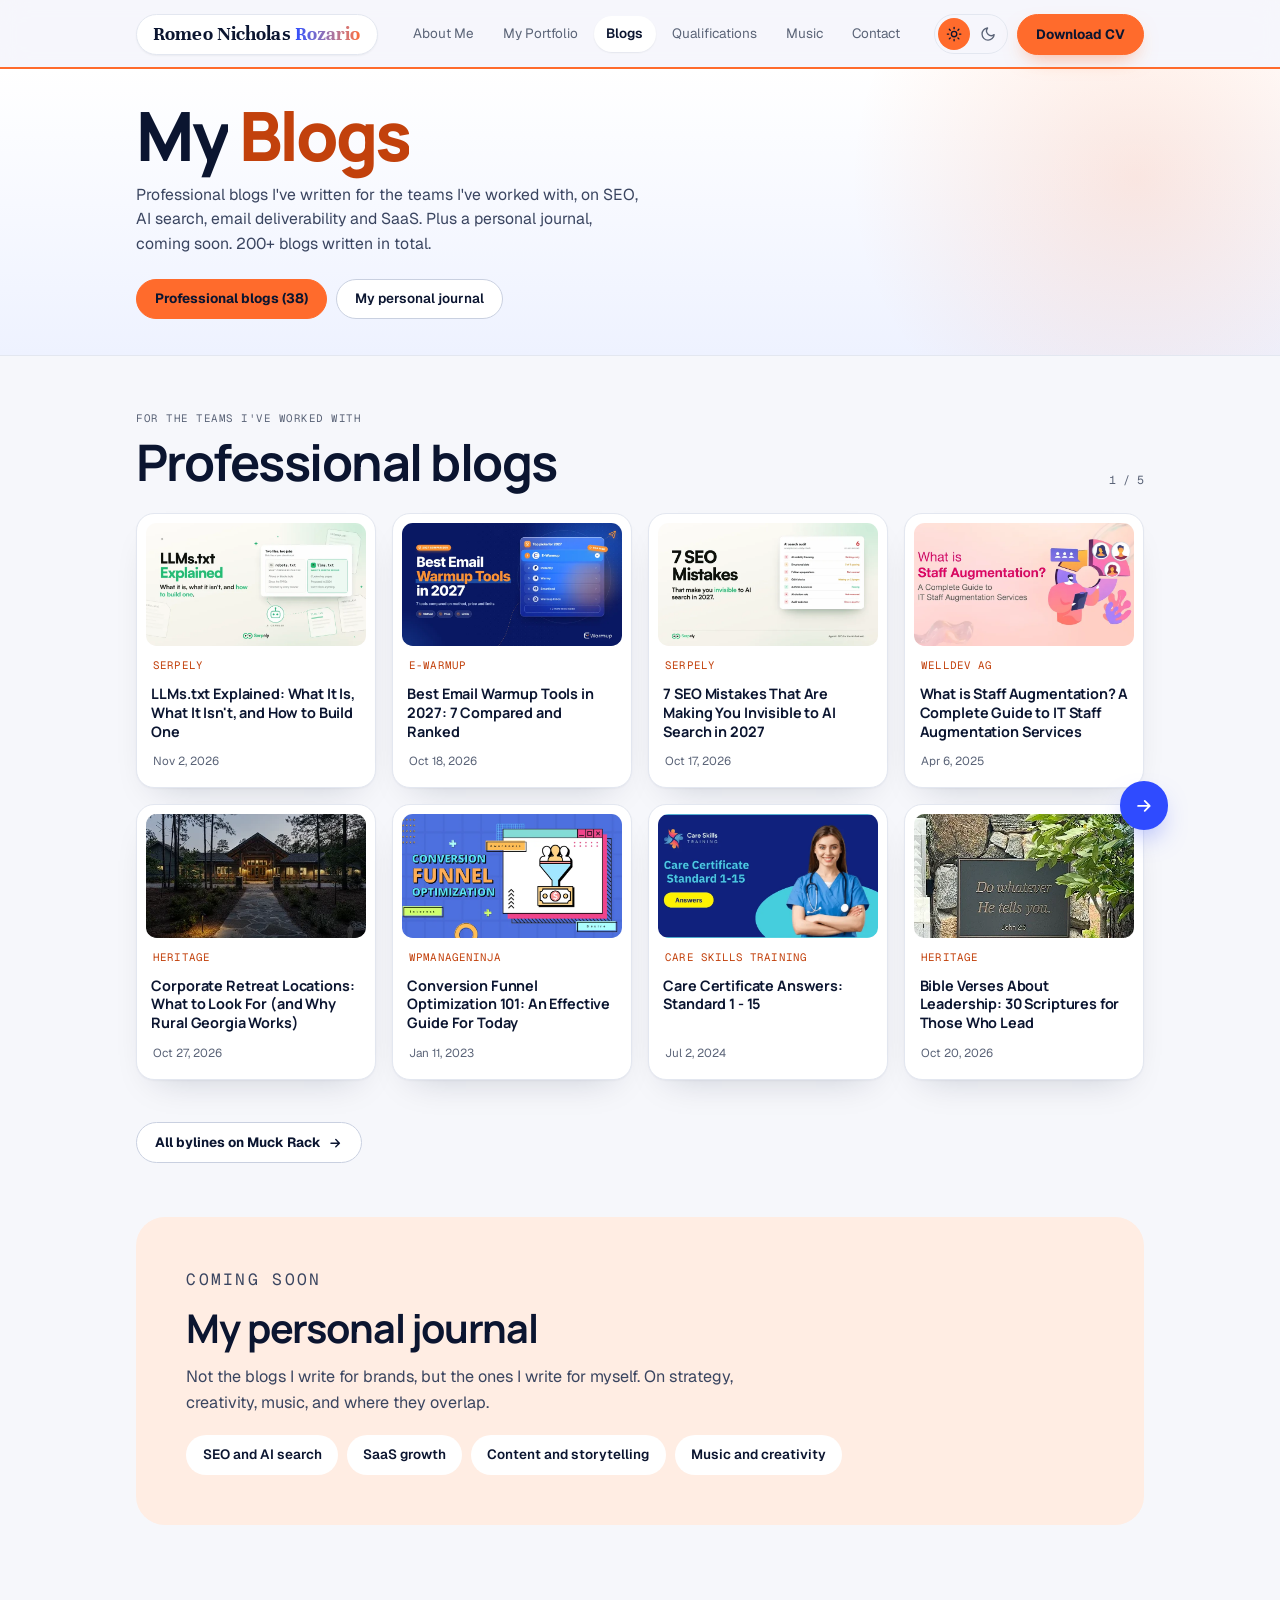
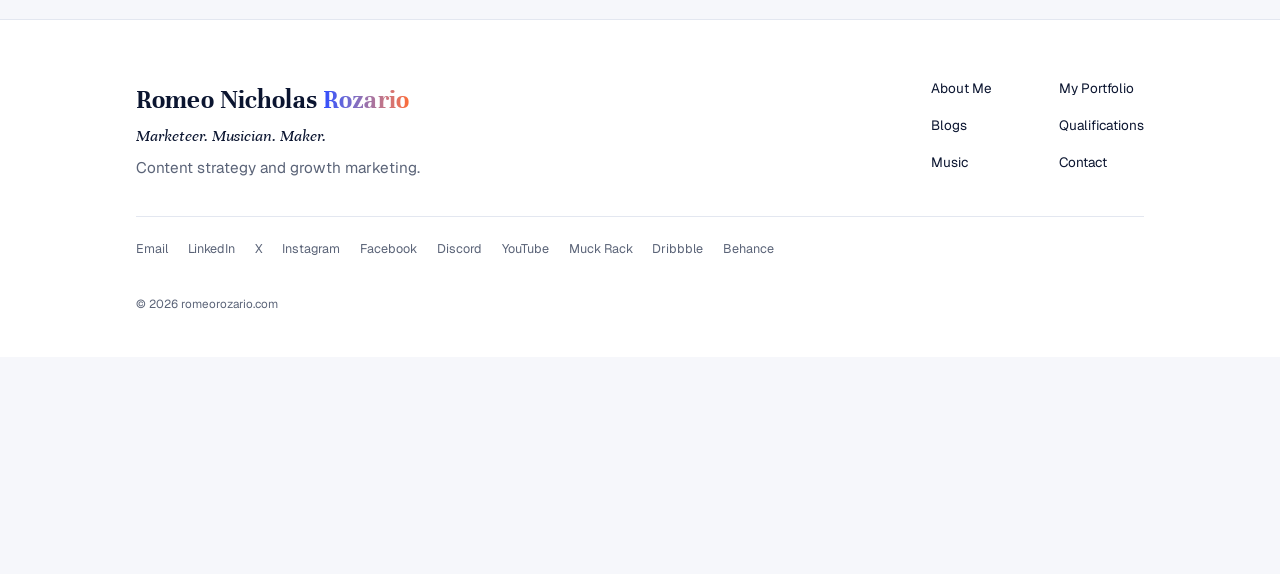
==== blog.html @ 3d5e2b15 "Bump asset version to 20261118w The edge cached the previous script under ?v=20261118v before the ne" ====
<!DOCTYPE html>
<html lang="en" data-theme="light">
<head>
<meta charset="UTF-8">
<meta name="viewport" content="width=device-width, initial-scale=1">
<script>
  /* Set theme and the js flag before first paint, so there is no flash. */
  (function () {
    var d = document.documentElement, t = null;
    d.classList.add("js");
    /* Light by default on every new visit; a dark choice lasts for this browser session only. */
    try { t = sessionStorage.getItem("theme"); } catch (e) {}
    if (t !== "dark") t = "light";
    d.setAttribute("data-theme", t);
  })();
</script>
<!-- Google tag (gtag.js) -->
<script async src="https://www.googletagmanager.com/gtag/js?id=G-9D5DWVD4LX"></script>
<script>
  window.dataLayer = window.dataLayer || [];
  function gtag(){dataLayer.push(arguments);}
  gtag('js', new Date());
  gtag('config', 'G-9D5DWVD4LX');
</script>
<title>SEO and Content Marketing Blogs | Romeo Nicholas Rozario</title>
<meta name="description" content="SEO and content marketing blogs by Romeo Nicholas Rozario on AI search, GEO, email deliverability and SaaS growth, written for E-Warmup, Serpely and WellDev.">
<meta name="author" content="Romeo Nicholas Rozario">
<meta name="keywords" content="Romeo Nicholas Rozario blog, Romeo Rozario, content marketing blogs, SEO blogs, digital marketing, AI search, GEO, email deliverability, SaaS marketing, content writer">
<meta name="robots" content="index, follow, max-image-preview:large">
<meta name="google-site-verification" content="MgLc2EPak2qLwboO3UE4iZnTQsgrsQIcB6ugvh7PEeg">
<meta name="theme-color" content="#F6F7FB">
<link rel="canonical" href="https://romeorozario.com/blog">
<link rel="icon" type="image/x-icon" href="/favicon.ico">
<link rel="icon" type="image/png" sizes="512x512" href="/apple-touch-icon.png">
<link rel="apple-touch-icon" sizes="512x512" href="/apple-touch-icon.png">
<meta property="og:type" content="website">
<meta property="og:url" content="https://romeorozario.com/blog">
<meta property="og:title" content="SEO and Content Marketing Blogs | Romeo Nicholas Rozario">
<meta property="og:description" content="SEO and content marketing blogs by Romeo Nicholas Rozario on AI search, GEO, email deliverability and SaaS growth, written for E-Warmup, Serpely and WellDev.">
<meta property="og:image" content="https://romeorozario.com/images/blog-covers/serpely-llms-txt-explained.webp">
<meta property="og:site_name" content="Romeo Nicholas Rozario">
<meta name="twitter:card" content="summary_large_image">
<meta name="twitter:site" content="@allaboutromeo">
<meta name="twitter:title" content="SEO and Content Marketing Blogs | Romeo Nicholas Rozario">
<meta name="twitter:description" content="SEO and content marketing blogs by Romeo Nicholas Rozario on AI search, GEO, email deliverability and SaaS growth, written for E-Warmup, Serpely and WellDev.">
<meta name="twitter:image" content="https://romeorozario.com/images/blog-covers/serpely-llms-txt-explained.webp">
<link rel="preconnect" href="https://fonts.googleapis.com">
<link rel="preconnect" href="https://fonts.gstatic.com" crossorigin>
<link rel="stylesheet" href="https://fonts.googleapis.com/css2?family=Manrope:wght@500;600;700;800&amp;family=Unna:ital,wght@0,700;1,400;1,700&amp;family=Geist:wght@400;500;600;700&amp;family=Geist+Mono:wght@400;500&amp;display=swap">
<link rel="stylesheet" href="/css/site.css?v=20261118w">
<script type="application/ld+json">{"@context": "https://schema.org", "@type": "CollectionPage", "name": "Blogs by Romeo Nicholas Rozario", "url": "https://romeorozario.com/blog", "author": {"@id": "https://romeorozario.com/#person"}, "mainEntity": {"@type": "ItemList", "itemListElement": [{"@type": "ListItem", "position": 1, "url": "https://serpely.com/blog/llms-txt-explained", "name": "LLMs.txt Explained: What It Is, What It Isn't, and How to Build One"}, {"@type": "ListItem", "position": 2, "url": "https://e-warmup.com/blog/best-email-warmup-tool/", "name": "Best Email Warmup Tools in 2027: 7 Compared and Ranked"}, {"@type": "ListItem", "position": 3, "url": "https://serpely.com/blog/seo-mistakes-ai-search-visibility", "name": "7 SEO Mistakes That Are Making You Invisible to AI Search in 2027"}, {"@type": "ListItem", "position": 4, "url": "https://www.welldev.io/post/what-is-staff-augmentation-a-complete-guide-to-it-staff-augmentation-services", "name": "What is Staff Augmentation? A Complete Guide to IT Staff Augmentation Services"}, {"@type": "ListItem", "position": 5, "url": "https://www.heritagega.org/blog/corporate-retreat-locations", "name": "Corporate Retreat Locations: What to Look For (and Why Rural Georgia Works)"}, {"@type": "ListItem", "position": 6, "url": "https://wpmanageninja.com/ultimate-guide-to-conversion-funnel-optimization/", "name": "Conversion Funnel Optimization 101: An Effective Guide For Today"}, {"@type": "ListItem", "position": 7, "url": "https://careskillstraining.org/blog/care-certificate-answers/", "name": "Care Certificate Answers: Standard 1 - 15"}, {"@type": "ListItem", "position": 8, "url": "https://www.heritagega.org/blog/bible-verses-about-leadership", "name": "Bible Verses About Leadership: 30 Scriptures for Those Who Lead"}, {"@type": "ListItem", "position": 9, "url": "https://e-warmup.com/blog/spf-dkim-dmarc-full-email-authentication-guide/", "name": "SPF, DKIM & DMARC: The Complete Email Authentication Guide for 2026"}, {"@type": "ListItem", "position": 10, "url": "https://e-warmup.com/blog/what-is-email-warmup-the-complete-guide/", "name": "What Is Email Warmup? Complete Guide to Better Deliverability in 2026"}, {"@type": "ListItem", "position": 11, "url": "https://www.welldev.io/post/saas-vs-paas-vs-iaas-vs-faas", "name": "Navigating Cloud Services: SaaS vs PaaS vs IaaS vs FaaS"}, {"@type": "ListItem", "position": 12, "url": "https://serpely.com/blog/llm-seo-optimize-content-chatgpt-perplexity-google-ai", "name": "LLM SEO: How to Optimize Your Content for ChatGPT"}, {"@type": "ListItem", "position": 13, "url": "https://www.heritagega.org/blog/biblical-leadership", "name": "Biblical Leadership: What Scripture Teaches About Leading Well"}, {"@type": "ListItem", "position": 14, "url": "https://e-warmup.com/blog/why-emails-going-to-spam-fix-deliverability/", "name": "Why Emails Going to Spam? How to Fix Email Deliverability Fast in 2026"}, {"@type": "ListItem", "position": 15, "url": "https://e-warmup.com/blog/cold-email-deliverability-how-to-scale-outreach/", "name": "Cold Email Deliverability: How to Scale Outreach Without Landing in Spam in 2026"}, {"@type": "ListItem", "position": 16, "url": "https://www.jpklandscaping.com/covered-patio-ideas/", "name": "Covered Patio Ideas: Pergolas, Pavilions & Roof Options"}, {"@type": "ListItem", "position": 17, "url": "https://e-warmup.com/blog/what-is-spf-record-how-it-protect-your-domain/", "name": "What Is SPF Record and How Does It Protect Your Sending Domain?"}, {"@type": "ListItem", "position": 18, "url": "https://serpely.com/blog/how-to-track-brand-mentions-chatgpt-perplexity-gemini", "name": "How to Track Your Brand Mentions in ChatGPT and Perplexity"}, {"@type": "ListItem", "position": 19, "url": "https://e-warmup.com/blog/inbox-placement-test-metric-decides-open-rate/", "name": "Inbox Placement Test: The Metric That Decides Your Open Rate (2026 Guide)"}, {"@type": "ListItem", "position": 20, "url": "https://e-warmup.com/blog/google-postmaster-tools-v2-after-v1-retired/", "name": "Google Postmaster Tools V2: After V1 Retired"}, {"@type": "ListItem", "position": 21, "url": "https://www.heritagega.org/blog/prayer-for-leaders", "name": "Prayer for Leaders: Catholic Prayers for Those Who Guide Others"}, {"@type": "ListItem", "position": 22, "url": "https://e-warmup.com/blog/dmarc-policy-not-enabled-and-how-to-fix-it/", "name": "DMARC Policy Not Enabled: Why This Quietly Kills Deliverability and How to Fix It in 2026"}, {"@type": "ListItem", "position": 23, "url": "https://serpely.com/blog/ai-citation-monitor-guide-how-to-track-your-brand", "name": "AI Citation Monitor: How to Track Your Brand Across AI"}, {"@type": "ListItem", "position": 24, "url": "https://www.jpklandscaping.com/what-is-a-channel-drain/", "name": "What Is a Channel Drain (and When Do You Need One)?"}, {"@type": "ListItem", "position": 25, "url": "https://serpely.com/blog/seo-monthly-report-template", "name": "SEO Monthly Report: How to Build One That Tracks AI Visibility, Not Just Rankings"}, {"@type": "ListItem", "position": 26, "url": "https://e-warmup.com/blog/email-deliverability-updates-news-q4-2026/", "name": "Email Deliverability Updates News: 5 Key Q4 2026 Changes"}, {"@type": "ListItem", "position": 27, "url": "https://e-warmup.com/blog/ai-email-warmup-ai-read-emulation-ai-role-in-enhancing-email-deliverability/", "name": "AI Email Warmup: How AI Read Emulation Is Changing the Way Domains Build Trust in 2026"}, {"@type": "ListItem", "position": 28, "url": "https://e-warmup.com/blog/best-ai-for-avoiding-spam-filters-in-cold-email-outreach/", "name": "Best AI for Avoiding Spam Filters in Cold Email Outreach"}, {"@type": "ListItem", "position": 29, "url": "https://www.heritagega.org/blog/9-day-novena-to-st-joseph-for-employment", "name": "9-Day Novena to St. Joseph for Employment: Prayers for Finding Work"}, {"@type": "ListItem", "position": 30, "url": "https://e-warmup.com/blog/mailchimp-emails-going-to-spam-how-to-fix-it-with-seed-list-warmup/", "name": "Mailchimp Emails Going to Spam? Here's How to Fix It With Seed List Warmup"}, {"@type": "ListItem", "position": 31, "url": "https://muckrack.com/romeo-rozario/portfolio", "name": "How to Fix WordPress Update Failed Error: Easy Step-By-Step Guide"}, {"@type": "ListItem", "position": 32, "url": "https://www.jpklandscaping.com/black-chain-link-fence-guide/", "name": "Is Black Chain Link Fence Good? Pros, Cons, and Where It Works Best"}, {"@type": "ListItem", "position": 33, "url": "https://serpely.com/blog/ai-hallucination-monitoring-how-to-catch-ai-models-getting-your-brand-wrong", "name": "AI Hallucination Monitoring: How to Catch AI Models Getting Your Brand Wrong"}, {"@type": "ListItem", "position": 34, "url": "https://e-warmup.com/blog/email-warmup-for-agencies/", "name": "Email Warmup for Agencies: Manage Client Domain"}, {"@type": "ListItem", "position": 35, "url": "https://e-warmup.com/blog/seed-list-warmup-how-to-fix-email-deliverability/", "name": "Seed List Warmup: Fix Email Deliverability"}, {"@type": "ListItem", "position": 36, "url": "https://e-warmup.com/blog/seed-list-warmup-how-to-warm-up-without-smtp/", "name": "Seed List Warmup: How to Warm Up Email Deliverability Without SMTP"}, {"@type": "ListItem", "position": 37, "url": "https://www.heritagega.org/blog/prayer-to-st-joseph-the-worker", "name": "Prayer to St. Joseph the Worker: Catholic Prayers for Work"}, {"@type": "ListItem", "position": 38, "url": "https://www.jpklandscaping.com/best-time-to-trim-trees-cincinnati/", "name": "When Is the Best Time to Trim Trees in Cincinnati?"}]}}</script>
<script type="application/ld+json">{"@context": "https://schema.org", "@type": "BreadcrumbList", "itemListElement": [{"@type": "ListItem", "position": 1, "name": "Home", "item": "https://romeorozario.com/"}, {"@type": "ListItem", "position": 2, "name": "Blogs", "item": "https://romeorozario.com/blog"}]}</script>
</head>
<body>
<a class="skip-link" href="#main">Skip to content</a>
<header class="site-header">
<div class="wrap header-row">
<a class="brand" href="/" aria-label="Romeo Nicholas Rozario, home"><span class="brand-name">Romeo <span class="mid">Nicholas </span><span class="grad">Rozario</span></span></a>
<nav class="nav-links" id="site-nav" aria-label="Primary">
<a href="/">About Me</a>
<a href="/portfolio">My Portfolio</a>
<a href="/blog" aria-current="page">Blogs</a>
<a href="/education">Qualifications</a>
<a href="/music">Music</a>
<a href="/#contact">Contact</a>
</nav>
<div class="header-actions">
<button type="button" class="theme-toggle" data-theme-toggle aria-label="Switch to dark mode" aria-pressed="false"><span class="t-sun"><svg width="18" height="18" viewBox="0 0 24 24" fill="none" stroke="currentColor" stroke-width="2" stroke-linecap="round" aria-hidden="true"><circle cx="12" cy="12" r="4"/><path d="M12 2v2M12 20v2M4.9 4.9l1.4 1.4M17.7 17.7l1.4 1.4M2 12h2M20 12h2M4.9 19.1l1.4-1.4M17.7 6.3l1.4-1.4"/></svg></span><span class="t-moon"><svg width="18" height="18" viewBox="0 0 24 24" fill="none" stroke="currentColor" stroke-width="2" stroke-linecap="round" stroke-linejoin="round" aria-hidden="true"><path d="M21 12.8A9 9 0 1 1 11.2 3a7 7 0 0 0 9.8 9.8z"/></svg></span></button>
<a class="btn btn--primary btn--sm" href="/Romeo%20Rozario%20CV%202026.pdf" download data-magnetic>Download CV</a>
<button type="button" class="menu-toggle" aria-controls="site-nav" aria-expanded="false" aria-label="Menu"><i></i></button>
</div>
</div>
<span class="progress" aria-hidden="true"></span>
</header>
<main id="main">

<section class="hero" aria-labelledby="w-h1">
<div class="glow glow--a" aria-hidden="true" style="background: radial-gradient(circle, var(--glow-b), transparent 70%)"></div>
<div class="wrap hero-grid single">
<div class="hero-copy">
<h1 id="w-h1" data-split>My <span class="accent">Blogs</span></h1>
<p class="hero-sub" data-enter style="--d: 300">Professional blogs I've written for the teams I've worked with, on SEO, AI search, email deliverability and SaaS. Plus a personal journal, coming soon. 200+ blogs written in total.</p>
<div class="chips-row" data-enter style="--d: 420"><a class="chip-link is-primary" href="#professional">Professional blogs (38)</a><a class="chip-link" href="#journal">My personal journal</a></div>
</div>
</div>
</section>

<section class="sec" id="professional" aria-labelledby="pro-h">
<div class="wrap">
<div class="section-head" data-reveal>
<div><p class="eyebrow" aria-hidden="true">For the teams I've worked with</p><h2 class="h2" id="pro-h">Professional blogs</h2></div>
<p class="count" data-pager-label aria-live="polite">1 / 5</p>
</div>
<div class="pager" data-pager data-reveal>
<div class="pager-pages"><div class="pager-page is-current" role="group" aria-label="Page 1 of 5"><a class="bcard" href="https://serpely.com/blog/llms-txt-explained" target="_blank" rel="noopener"><span class="cover"><img src="/images/blog-covers/serpely-llms-txt-explained.webp" alt="" width="800" height="450" loading="lazy" decoding="async"></span><span class="pub">Serpely</span><span class="title">LLMs.txt Explained: What It Is, What It Isn't, and How to Build One</span><span class="date">Nov 2, 2026</span></a><a class="bcard" href="https://e-warmup.com/blog/best-email-warmup-tool/" target="_blank" rel="noopener"><span class="cover"><img src="/images/blog-covers/ewarmup-best-email-warmup-tools.webp" alt="" width="800" height="450" loading="lazy" decoding="async"></span><span class="pub">E-Warmup</span><span class="title">Best Email Warmup Tools in 2027: 7 Compared and Ranked</span><span class="date">Oct 18, 2026</span></a><a class="bcard" href="https://serpely.com/blog/seo-mistakes-ai-search-visibility" target="_blank" rel="noopener"><span class="cover"><img src="/images/blog-covers/serpely-seo-mistakes-ai-search.webp" alt="" width="800" height="450" loading="lazy" decoding="async"></span><span class="pub">Serpely</span><span class="title">7 SEO Mistakes That Are Making You Invisible to AI Search in 2027</span><span class="date">Oct 17, 2026</span></a><a class="bcard" href="https://www.welldev.io/post/what-is-staff-augmentation-a-complete-guide-to-it-staff-augmentation-services" target="_blank" rel="noopener"><span class="cover"><img src="/images/blog-covers/welldev-staff-augmentation.webp" alt="" width="800" height="419" loading="lazy" decoding="async"></span><span class="pub">WellDev AG</span><span class="title">What is Staff Augmentation? A Complete Guide to IT Staff Augmentation Services</span><span class="date">Apr 6, 2025</span></a><a class="bcard" href="https://www.heritagega.org/blog/corporate-retreat-locations" target="_blank" rel="noopener"><span class="cover"><img src="/images/blog-covers/freelance/heritage-corporate-retreat-locations.webp" alt="" width="434" height="208" loading="lazy" decoding="async"></span><span class="pub">Heritage</span><span class="title">Corporate Retreat Locations: What to Look For (and Why Rural Georgia Works)</span><span class="date">Oct 27, 2026</span></a><a class="bcard" href="https://wpmanageninja.com/ultimate-guide-to-conversion-funnel-optimization/" target="_blank" rel="noopener"><span class="cover"><img src="/images/blog-covers/wpmanageninja-conversion-funnel-optimization-101-an-effective-guide-fo.webp" alt="" width="800" height="419" loading="lazy" decoding="async"></span><span class="pub">WPManageNinja</span><span class="title">Conversion Funnel Optimization 101: An Effective Guide For Today</span><span class="date">Jan 11, 2023</span></a><a class="bcard" href="https://careskillstraining.org/blog/care-certificate-answers/" target="_blank" rel="noopener"><span class="cover"><img src="/images/blog-covers/care-skills-training-care-certificate-answers-standard-1-15.webp" alt="" width="800" height="417" loading="lazy" decoding="async"></span><span class="pub">Care Skills Training</span><span class="title">Care Certificate Answers: Standard 1 - 15</span><span class="date">Jul 2, 2024</span></a><a class="bcard" href="https://www.heritagega.org/blog/bible-verses-about-leadership" target="_blank" rel="noopener"><span class="cover"><img src="/images/blog-covers/freelance/heritage-bible-verses-leadership.webp" alt="" width="434" height="260" loading="lazy" decoding="async"></span><span class="pub">Heritage</span><span class="title">Bible Verses About Leadership: 30 Scriptures for Those Who Lead</span><span class="date">Oct 20, 2026</span></a></div><div class="pager-page" role="group" aria-label="Page 2 of 5"><a class="bcard" href="https://e-warmup.com/blog/spf-dkim-dmarc-full-email-authentication-guide/" target="_blank" rel="noopener"><span class="cover"><img src="/images/blog-covers/e-warmup-spf-dkim-and-dmarc-the-complete-email-authentication-guide-fo.webp" alt="" width="800" height="450" loading="lazy" decoding="async"></span><span class="pub">E-Warmup</span><span class="title">SPF, DKIM &amp; DMARC: The Complete Email Authentication Guide for 2026</span><span class="date">Jul 7, 2026</span></a><a class="bcard" href="https://e-warmup.com/blog/what-is-email-warmup-the-complete-guide/" target="_blank" rel="noopener"><span class="cover"><img src="/images/blog-covers/e-warmup-what-is-email-warmup-complete-guide-to-better-deliverability.webp" alt="" width="800" height="450" loading="lazy" decoding="async"></span><span class="pub">E-Warmup</span><span class="title">What Is Email Warmup? Complete Guide to Better Deliverability in 2026</span><span class="date">Jul 6, 2026</span></a><a class="bcard" href="https://www.welldev.io/post/saas-vs-paas-vs-iaas-vs-faas" target="_blank" rel="noopener"><span class="cover"><img src="/images/blog-covers/welldev-saas-paas-iaas-faas.webp" alt="" width="800" height="450" loading="lazy" decoding="async"></span><span class="pub">WellDev AG</span><span class="title">Navigating Cloud Services: SaaS vs PaaS vs IaaS vs FaaS</span><span class="date">Feb 23, 2025</span></a><a class="bcard" href="https://serpely.com/blog/llm-seo-optimize-content-chatgpt-perplexity-google-ai" target="_blank" rel="noopener"><span class="cover"><img src="/images/blog-covers/serpely-llm-seo-how-to-optimize-your-content-for-chatgpt.webp" alt="" width="800" height="450" loading="lazy" decoding="async"></span><span class="pub">Serpely</span><span class="title">LLM SEO: How to Optimize Your Content for ChatGPT</span><span class="date">Jul 6, 2026</span></a><a class="bcard" href="https://www.heritagega.org/blog/biblical-leadership" target="_blank" rel="noopener"><span class="cover"><img src="/images/blog-covers/freelance/heritage-biblical-leadership.webp" alt="" width="434" height="260" loading="lazy" decoding="async"></span><span class="pub">Heritage</span><span class="title">Biblical Leadership: What Scripture Teaches About Leading Well</span><span class="date">Oct 29, 2026</span></a><a class="bcard" href="https://e-warmup.com/blog/why-emails-going-to-spam-fix-deliverability/" target="_blank" rel="noopener"><span class="cover"><img src="/images/blog-covers/e-warmup-why-emails-going-to-spam-how-to-fix-email-deliverability-fast.webp" alt="" width="800" height="450" loading="lazy" decoding="async"></span><span class="pub">E-Warmup</span><span class="title">Why Emails Going to Spam? How to Fix Email Deliverability Fast in 2026</span><span class="date">Jul 6, 2026</span></a><a class="bcard" href="https://e-warmup.com/blog/cold-email-deliverability-how-to-scale-outreach/" target="_blank" rel="noopener"><span class="cover"><img src="/images/blog-covers/e-warmup-cold-email-deliverability-how-to-scale-outreach-without-landi.webp" alt="" width="800" height="450" loading="lazy" decoding="async"></span><span class="pub">E-Warmup</span><span class="title">Cold Email Deliverability: How to Scale Outreach Without Landing in Spam in 2026</span><span class="date">Jul 6, 2026</span></a><a class="bcard" href="https://www.jpklandscaping.com/covered-patio-ideas/" target="_blank" rel="noopener"><span class="cover"><img src="/images/blog-covers/freelance/jpk-covered-patio-ideas.webp" alt="" width="800" height="600" loading="lazy" decoding="async"></span><span class="pub">JPK Landscaping</span><span class="title">Covered Patio Ideas: Pergolas, Pavilions &amp; Roof Options</span><span class="date">Nov 2, 2026</span></a></div><div class="pager-page" role="group" aria-label="Page 3 of 5"><a class="bcard" href="https://e-warmup.com/blog/what-is-spf-record-how-it-protect-your-domain/" target="_blank" rel="noopener"><span class="cover"><img src="/images/blog-covers/e-warmup-what-is-spf-record-and-how-does-it-protect-your-sending-domai.webp" alt="" width="800" height="450" loading="lazy" decoding="async"></span><span class="pub">E-Warmup</span><span class="title">What Is SPF Record and How Does It Protect Your Sending Domain?</span><span class="date">Jul 10, 2026</span></a><a class="bcard" href="https://serpely.com/blog/how-to-track-brand-mentions-chatgpt-perplexity-gemini" target="_blank" rel="noopener"><span class="cover"><img src="/images/blog-covers/serpely-how-to-track-your-brand-mentions-in-chatgpt-and-perplexity.webp" alt="" width="800" height="450" loading="lazy" decoding="async"></span><span class="pub">Serpely</span><span class="title">How to Track Your Brand Mentions in ChatGPT and Perplexity</span><span class="date">Jul 6, 2026</span></a><a class="bcard" href="https://e-warmup.com/blog/inbox-placement-test-metric-decides-open-rate/" target="_blank" rel="noopener"><span class="cover"><img src="/images/blog-covers/e-warmup-inbox-placement-test-the-metric-that-decides-your-open-rate-2.webp" alt="" width="800" height="450" loading="lazy" decoding="async"></span><span class="pub">E-Warmup</span><span class="title">Inbox Placement Test: The Metric That Decides Your Open Rate (2026 Guide)</span><span class="date">Jul 6, 2026</span></a><a class="bcard" href="https://e-warmup.com/blog/google-postmaster-tools-v2-after-v1-retired/" target="_blank" rel="noopener"><span class="cover"><img src="/images/blog-covers/e-warmup-google-postmaster-tools-v2-after-v1-retired.webp" alt="" width="800" height="450" loading="lazy" decoding="async"></span><span class="pub">E-Warmup</span><span class="title">Google Postmaster Tools V2: After V1 Retired</span><span class="date">Aug 30, 2026</span></a><a class="bcard" href="https://www.heritagega.org/blog/prayer-for-leaders" target="_blank" rel="noopener"><span class="cover"><img src="/images/blog-covers/freelance/heritage-prayer-for-leaders.webp" alt="" width="434" height="260" loading="lazy" decoding="async"></span><span class="pub">Heritage</span><span class="title">Prayer for Leaders: Catholic Prayers for Those Who Guide Others</span><span class="date">Oct 21, 2026</span></a><a class="bcard" href="https://e-warmup.com/blog/dmarc-policy-not-enabled-and-how-to-fix-it/" target="_blank" rel="noopener"><span class="cover"><img src="/images/blog-covers/e-warmup-dmarc-policy-not-enabled-why-this-quietly-kills-deliverabilit.webp" alt="" width="800" height="450" loading="lazy" decoding="async"></span><span class="pub">E-Warmup</span><span class="title">DMARC Policy Not Enabled: Why This Quietly Kills Deliverability and How to Fix It in 2026</span><span class="date">Jul 15, 2026</span></a><a class="bcard" href="https://serpely.com/blog/ai-citation-monitor-guide-how-to-track-your-brand" target="_blank" rel="noopener"><span class="cover"><img src="/images/blog-covers/serpely-ai-citation-monitor-how-to-track-your-brand-across-ai.webp" alt="" width="800" height="450" loading="lazy" decoding="async"></span><span class="pub">Serpely</span><span class="title">AI Citation Monitor: How to Track Your Brand Across AI</span><span class="date">Jul 4, 2026</span></a><a class="bcard" href="https://www.jpklandscaping.com/what-is-a-channel-drain/" target="_blank" rel="noopener"><span class="cover"><img src="/images/blog-covers/freelance/jpk-channel-drain.webp" alt="" width="393" height="294" loading="lazy" decoding="async"></span><span class="pub">JPK Landscaping</span><span class="title">What Is a Channel Drain (and When Do You Need One)?</span><span class="date">Oct 26, 2026</span></a></div><div class="pager-page" role="group" aria-label="Page 4 of 5"><a class="bcard" href="https://serpely.com/blog/seo-monthly-report-template" target="_blank" rel="noopener"><span class="cover"><img src="/images/blog-covers/serpely-seo-monthly-report-how-to-build-one-that-tracks-ai-visibility.webp" alt="" width="800" height="450" loading="lazy" decoding="async"></span><span class="pub">Serpely</span><span class="title">SEO Monthly Report: How to Build One That Tracks AI Visibility, Not Just Rankings</span><span class="date">Oct 16, 2026</span></a><a class="bcard" href="https://e-warmup.com/blog/email-deliverability-updates-news-q4-2026/" target="_blank" rel="noopener"><span class="cover"><img src="/images/blog-covers/ewarmup-deliverability-updates-q4-2026.webp" alt="" width="800" height="450" loading="lazy" decoding="async"></span><span class="pub">E-Warmup</span><span class="title">Email Deliverability Updates News: 5 Key Q4 2026 Changes</span><span class="date">Oct 29, 2026</span></a><a class="bcard" href="https://e-warmup.com/blog/ai-email-warmup-ai-read-emulation-ai-role-in-enhancing-email-deliverability/" target="_blank" rel="noopener"><span class="cover"><img src="/images/blog-covers/e-warmup-ai-email-warmup-how-ai-read-emulation-is-changing-the-way-dom.webp" alt="" width="800" height="450" loading="lazy" decoding="async"></span><span class="pub">E-Warmup</span><span class="title">AI Email Warmup: How AI Read Emulation Is Changing the Way Domains Build Trust in 2026</span><span class="date">Jul 30, 2026</span></a><a class="bcard" href="https://e-warmup.com/blog/best-ai-for-avoiding-spam-filters-in-cold-email-outreach/" target="_blank" rel="noopener"><span class="cover"><img src="/images/blog-covers/e-warmup-best-ai-for-avoiding-spam-filters-in-cold-email-outreach.webp" alt="" width="800" height="450" loading="lazy" decoding="async"></span><span class="pub">E-Warmup</span><span class="title">Best AI for Avoiding Spam Filters in Cold Email Outreach</span><span class="date">Jul 31, 2026</span></a><a class="bcard" href="https://www.heritagega.org/blog/9-day-novena-to-st-joseph-for-employment" target="_blank" rel="noopener"><span class="cover"><img src="/images/blog-covers/freelance/heritage-novena-st-joseph-employment.webp" alt="" width="434" height="260" loading="lazy" decoding="async"></span><span class="pub">Heritage</span><span class="title">9-Day Novena to St. Joseph for Employment: Prayers for Finding Work</span><span class="date">Nov 3, 2026</span></a><a class="bcard" href="https://e-warmup.com/blog/mailchimp-emails-going-to-spam-how-to-fix-it-with-seed-list-warmup/" target="_blank" rel="noopener"><span class="cover"><img src="/images/blog-covers/e-warmup-mailchimp-emails-going-to-spam-here-s-how-to-fix-it-with-seed.webp" alt="" width="800" height="450" loading="lazy" decoding="async"></span><span class="pub">E-Warmup</span><span class="title">Mailchimp Emails Going to Spam? Here's How to Fix It With Seed List Warmup</span><span class="date">Aug 30, 2026</span></a><a class="bcard" href="https://muckrack.com/romeo-rozario/portfolio" target="_blank" rel="noopener"><span class="cover"><img src="/images/blog-covers/wpmet-wordpress-update-failed.webp" alt="" width="800" height="457" loading="lazy" decoding="async"></span><span class="pub">wpmet</span><span class="title">How to Fix WordPress Update Failed Error: Easy Step-By-Step Guide</span><span class="date">Oct 24, 2023</span></a><a class="bcard" href="https://www.jpklandscaping.com/black-chain-link-fence-guide/" target="_blank" rel="noopener"><span class="cover"><img src="/images/blog-covers/freelance/jpk-black-chain-link-fence.webp" alt="" width="393" height="294" loading="lazy" decoding="async"></span><span class="pub">JPK Landscaping</span><span class="title">Is Black Chain Link Fence Good? Pros, Cons, and Where It Works Best</span><span class="date">Oct 21, 2026</span></a></div><div class="pager-page" role="group" aria-label="Page 5 of 5"><a class="bcard" href="https://serpely.com/blog/ai-hallucination-monitoring-how-to-catch-ai-models-getting-your-brand-wrong" target="_blank" rel="noopener"><span class="cover"><img src="/images/blog-covers/serpely-ai-hallucination-monitoring-how-to-catch-ai-models-getting-you.webp" alt="" width="800" height="450" loading="lazy" decoding="async"></span><span class="pub">Serpely</span><span class="title">AI Hallucination Monitoring: How to Catch AI Models Getting Your Brand Wrong</span><span class="date">Jul 31, 2026</span></a><a class="bcard" href="https://e-warmup.com/blog/email-warmup-for-agencies/" target="_blank" rel="noopener"><span class="cover"><img src="/images/blog-covers/e-warmup-email-warmup-for-agencies-manage-client-domain.webp" alt="" width="800" height="450" loading="lazy" decoding="async"></span><span class="pub">E-Warmup</span><span class="title">Email Warmup for Agencies: Manage Client Domain</span><span class="date">Aug 8, 2026</span></a><a class="bcard" href="https://e-warmup.com/blog/seed-list-warmup-how-to-fix-email-deliverability/" target="_blank" rel="noopener"><span class="cover"><img src="/images/blog-covers/e-warmup-seed-list-warmup-fix-email-deliverability.webp" alt="" width="220" height="220" loading="lazy" decoding="async"></span><span class="pub">E-Warmup</span><span class="title">Seed List Warmup: Fix Email Deliverability</span><span class="date">Oct 3, 2026</span></a><a class="bcard" href="https://e-warmup.com/blog/seed-list-warmup-how-to-warm-up-without-smtp/" target="_blank" rel="noopener"><span class="cover"><img src="/images/blog-covers/e-warmup-seed-list-warmup-how-to-warm-up-email-deliverability-without.webp" alt="" width="800" height="450" loading="lazy" decoding="async"></span><span class="pub">E-Warmup</span><span class="title">Seed List Warmup: How to Warm Up Email Deliverability Without SMTP</span><span class="date">Aug 19, 2026</span></a><a class="bcard" href="https://www.heritagega.org/blog/prayer-to-st-joseph-the-worker" target="_blank" rel="noopener"><span class="cover"><img src="/images/blog-covers/freelance/heritage-prayer-st-joseph-the-worker.webp" alt="" width="434" height="260" loading="lazy" decoding="async"></span><span class="pub">Heritage</span><span class="title">Prayer to St. Joseph the Worker: Catholic Prayers for Work</span><span class="date">Nov 2, 2026</span></a><a class="bcard" href="https://www.jpklandscaping.com/best-time-to-trim-trees-cincinnati/" target="_blank" rel="noopener"><span class="cover"><img src="/images/blog-covers/freelance/jpk-best-time-trim-trees-cincinnati.webp" alt="" width="393" height="294" loading="lazy" decoding="async"></span><span class="pub">JPK Landscaping</span><span class="title">When Is the Best Time to Trim Trees in Cincinnati?</span><span class="date">Oct 19, 2026</span></a></div></div>
<button type="button" class="arrow-btn prev" aria-label="Previous blogs"><svg width="22" height="22" viewBox="0 0 24 24" fill="none" stroke="currentColor" stroke-width="2.2" stroke-linecap="round" stroke-linejoin="round" aria-hidden="true"><path d="M19 12H5M11 6l-6 6 6 6"/></svg></button>
<button type="button" class="arrow-btn next" aria-label="Next blogs"><svg width="22" height="22" viewBox="0 0 24 24" fill="none" stroke="currentColor" stroke-width="2.2" stroke-linecap="round" stroke-linejoin="round" aria-hidden="true"><path d="M5 12h14M13 6l6 6-6 6"/></svg></button>
</div>
<div data-reveal><a class="btn btn--ghost btn--sm" href="https://muckrack.com/romeo-rozario/portfolio" target="_blank" rel="noopener" data-magnetic>All bylines on Muck Rack<svg width="16" height="16" viewBox="0 0 24 24" fill="none" stroke="currentColor" stroke-width="2.4" stroke-linecap="round" stroke-linejoin="round" aria-hidden="true"><path d="M5 12h14M13 6l6 6-6 6"/></svg></a></div>
</div>
</section>

<section class="sec" id="journal" aria-labelledby="journal-h" style="padding-top: 0; padding-bottom: 104px">
<div class="wrap">
<div class="journal" data-reveal="scale">
<p class="eyebrow" aria-hidden="true">Coming soon</p>
<h2 class="h2" id="journal-h">My personal journal</h2>
<p>Not the blogs I write for brands, but the ones I write for myself. On strategy, creativity, music, and where they overlap.</p>
<ul aria-label="Upcoming topics"><li>SEO and AI search</li><li>SaaS growth</li><li>Content and storytelling</li><li>Music and creativity</li></ul>
</div>
</div>
</section>

</main>
<footer class="site-footer">
<div class="wrap">
<div class="footer-top">
<div style="display: flex; flex-direction: column; gap: 10px; max-width: 360px">
<span class="name">Romeo Nicholas <span class="grad">Rozario</span></span>
<span class="trio">Marketeer. Musician. Maker.</span>
<span class="tag">Content strategy and growth marketing.</span>
</div>
<nav class="footer-nav" aria-label="Footer">
<a href="/">About Me</a>
<a href="/portfolio">My Portfolio</a>
<a href="/blog">Blogs</a>
<a href="/education">Qualifications</a>
<a href="/music">Music</a>
<a href="/#contact">Contact</a>
</nav>
</div>
<div class="footer-social">
<a href="mailto:hello@romeorozario.com">Email</a>
<a href="https://www.linkedin.com/in/romeo-rozario/" target="_blank" rel="noopener">LinkedIn</a>
<a href="https://x.com/allaboutromeo" target="_blank" rel="noopener">X</a>
<a href="https://www.instagram.com/romeonicholasrozario" target="_blank" rel="noopener">Instagram</a>
<a href="https://www.facebook.com/romeonicholasrozario" target="_blank" rel="noopener">Facebook</a>
<a href="https://discord.com/users/473758414372077578" target="_blank" rel="noopener">Discord</a>
<a href="https://www.youtube.com/@RomeoRozario" target="_blank" rel="noopener">YouTube</a>
<a href="https://muckrack.com/romeo-rozario/portfolio" target="_blank" rel="noopener">Muck Rack</a>
<a href="https://dribbble.com/romeonicholasrozario" target="_blank" rel="noopener">Dribbble</a>
<a href="https://www.behance.net/romeonicholasrozario" target="_blank" rel="noopener">Behance</a>
</div>
<p class="copyright">© <span data-year>2026</span> romeorozario.com</p>
</div>
</footer>
<script src="/js/site.js?v=20261118w" defer></script>
</body>
</html>
---- css/site.css ----
/* =====================================================================
   romeorozario.com: shared styles
   One stylesheet for every page. Light theme by default, dark theme via
   <html data-theme="dark">. Motion respects prefers-reduced-motion.
   ===================================================================== */

/* ---------- Design tokens ---------- */
:root {
  --orange: #FF6B2C;
  --cobalt: #2F4BFF;
  --ink: #0B1530;
  --on-dark: #C9D1E6;

  --bg: #F6F7FB;
  --surf: #FFFFFF;
  --text: #0B1530;
  --body: #3A4560;
  --muted: #5B6478;
  --line: #E3E7F0;
  --peach: #FFEDE3;
  --sky: #E8EDFF;
  --link: #2F4BFF;
  --orange-text: #C2410C;
  --badge-fg: #9A3412;
  --inkbtn-bg: #0B1530;
  --inkbtn-fg: #FFFFFF;
  --ghost-bd: #C9D0E0;
  --nav-bg: rgba(246, 247, 251, 0.78);
  --hero-bg: linear-gradient(180deg, #FFFFFF 0%, #EEF2FF 100%);
  --hero-fg: var(--text);
  --hero-mut: var(--body);
  --chip-bg: #FFFFFF;
  --chip-bd: var(--line);
  --glow-a: rgba(47, 75, 255, 0.14);
  --glow-b: rgba(255, 107, 44, 0.14);
  --card-shadow: 0 1px 2px rgba(11, 21, 48, 0.04), 0 18px 40px -22px rgba(11, 21, 48, 0.22);
  --card-shadow-hover: 0 2px 4px rgba(11, 21, 48, 0.05), 0 30px 60px -24px rgba(11, 21, 48, 0.3);
  --logo-panel: transparent;
  --logo-plate: transparent;
  --contact-bg: linear-gradient(135deg, #FFF3EB 0%, #EEF2FF 100%);
  --contact-card: #FFFFFF;
  --footer-bg: #FFFFFF;

  --display: "Manrope", "Geist", system-ui, sans-serif;
  --serif: "Unna", Georgia, "Times New Roman", serif;
  /* Accent gradient: the cobalt of the portfolio photo frame into the orange of the home photo frame.
     Drawn blue > orange > blue at 200% width: at rest it shows blue > orange, on hover it glides to orange > blue. */
  --accent-grad: linear-gradient(90deg, #2F4BFF 0%, #FF6B2C 50%, #2F4BFF 100%);
  --sans: "Geist", system-ui, -apple-system, "Segoe UI", sans-serif;
  --mono: "Geist Mono", ui-monospace, "SFMono-Regular", monospace;

  --ease: cubic-bezier(0.22, 1, 0.36, 1);
  --ease-in-out: cubic-bezier(0.65, 0, 0.35, 1);
  --dur: 0.7s;
  --header-h: 76px;
  --wrap: 1200px;
  --gutter: 40px;

  color-scheme: light;
}

[data-theme="dark"] {
  --accent-grad: linear-gradient(90deg, #8EA0FF 0%, #FF8A57 50%, #8EA0FF 100%);
  --bg: #070C1A;
  --surf: #0F1730;
  --text: #EEF1F8;
  --body: #B8C1D9;
  --muted: #97A2BF;
  --line: #1E2A4D;
  --peach: #24140F;
  --sky: #101A3F;
  --link: #8EA0FF;
  --orange-text: #FF8A57;
  --badge-fg: #FDBA74;
  --inkbtn-bg: #EEF1F8;
  --inkbtn-fg: #0B1530;
  --ghost-bd: rgba(255, 255, 255, 0.28);
  --nav-bg: rgba(7, 12, 26, 0.72);
  --hero-bg: #111D45;
  --hero-fg: #FFFFFF;
  --hero-mut: var(--on-dark);
  --chip-bg: rgba(255, 255, 255, 0.08);
  --chip-bd: rgba(255, 255, 255, 0.14);
  --glow-a: rgba(47, 75, 255, 0.45);
  --glow-b: rgba(255, 107, 44, 0.28);
  --card-shadow: 0 1px 0 rgba(255, 255, 255, 0.04) inset, 0 20px 40px -24px rgba(0, 0, 0, 0.6);
  --card-shadow-hover: 0 1px 0 rgba(255, 255, 255, 0.06) inset, 0 34px 60px -24px rgba(0, 0, 0, 0.75);
  --logo-panel: #F4F6FB;
  --logo-plate: #F4F6FB;
  --contact-bg: #111D45;
  --contact-card: rgba(255, 255, 255, 0.06);
  --footer-bg: #111D45;

  color-scheme: dark;
}

@supports (background: linear-gradient(in oklab, red, blue)) {
  :root { --accent-grad: linear-gradient(in oklab 90deg, #2F4BFF 0%, #FF6B2C 50%, #2F4BFF 100%); }
  [data-theme="dark"] { --accent-grad: linear-gradient(in oklab 90deg, #8EA0FF 0%, #FF8A57 50%, #8EA0FF 100%); }
}

/* ---------- Desktop scale ----------
   On desktop everything renders at 90%, the same as browser zoom at 90%.
   js/site.js corrects for this wherever it turns a measurement into a CSS
   length (Z()). Tablets and phones are untouched. */
@media (min-width: 1061px) {
  html { zoom: 0.9; }
}

/* ---------- Base ---------- */
*, *::before, *::after { box-sizing: border-box; }
html { -webkit-text-size-adjust: 100%; scroll-padding-top: calc(var(--header-h) + 16px); }
body {
  margin: 0;
  background: var(--bg);
  color: var(--text);
  font-family: var(--sans);
  font-size: 17px;
  line-height: 1.6;
  -webkit-font-smoothing: antialiased;
  -moz-osx-font-smoothing: grayscale;
  text-rendering: optimizeLegibility;
  overflow-x: hidden;
}
img, video, svg { display: block; max-width: 100%; }
img { height: auto; }
a { color: inherit; }
h1, h2, h3, p, ul, ol, dl, dd, figure { margin: 0; }
ul, ol { padding: 0; list-style: none; }
button { font: inherit; color: inherit; }
::selection { background: var(--orange); color: var(--ink); }
:focus-visible { outline: 3px solid var(--orange); outline-offset: 3px; border-radius: 8px; }

.wrap { max-width: var(--wrap); margin: 0 auto; padding: 0 var(--gutter); }
.sr-only { position: absolute; width: 1px; height: 1px; padding: 0; margin: -1px; overflow: hidden; clip: rect(0 0 0 0); white-space: nowrap; border: 0; }
.skip-link {
  position: fixed; top: 12px; left: 12px; z-index: 100; padding: 12px 18px; border-radius: 999px;
  background: var(--orange); color: var(--ink); font-weight: 700; text-decoration: none;
  transform: translateY(-160%); transition: transform 0.3s var(--ease);
}
.skip-link:focus { transform: none; }

.h2 { font-family: var(--display); font-size: clamp(36px, 4.6vw, 56px); line-height: 1.05; letter-spacing: -0.03em; font-weight: 700; }
.eyebrow { font-family: var(--mono); font-size: 12px; letter-spacing: 0.14em; text-transform: uppercase; color: var(--muted); }
.lede { color: var(--body); }
.section-head { display: flex; flex-wrap: wrap; align-items: flex-end; justify-content: space-between; gap: 16px; }
.section-head > div { display: flex; flex-direction: column; gap: 10px; }

/* ---------- Buttons ---------- */
.btn {
  --bx: 0px; --by: 0px;
  position: relative; display: inline-flex; align-items: center; justify-content: center; gap: 8px;
  min-height: 52px; padding: 0 26px; border-radius: 999px; border: 1px solid transparent;
  font-size: 16px; font-weight: 700; text-decoration: none; white-space: nowrap; cursor: pointer;
  transform: translate3d(var(--bx), var(--by), 0);
  transition: transform 0.5s var(--ease), box-shadow 0.4s var(--ease), background-color 0.3s ease, border-color 0.3s ease, color 0.3s ease;
  will-change: transform;
}
.btn svg { transition: transform 0.45s var(--ease); }
.btn:hover svg { transform: translateX(4px); }
.btn:active { transform: translate3d(var(--bx), var(--by), 0) scale(0.97); }
.btn--sm { min-height: 46px; padding: 0 20px; font-size: 15px; }
.btn--primary { background: var(--orange); color: var(--ink); border-color: var(--orange); box-shadow: 0 10px 24px -10px rgba(255, 107, 44, 0.6); }
.btn--primary:hover { box-shadow: 0 16px 34px -12px rgba(255, 107, 44, 0.75); }
.btn--ink { background: var(--inkbtn-bg); color: var(--inkbtn-fg); border-color: var(--inkbtn-bg); box-shadow: 0 10px 24px -10px rgba(11, 21, 48, 0.45); }
.btn--ghost { background: var(--surf); color: var(--text); border-color: var(--ghost-bd); }
.btn--ghost:hover { border-color: var(--text); }
.btn--outline { background: transparent; color: var(--hero-fg); border-color: var(--ghost-bd); }
.btn--outline:hover { border-color: var(--hero-fg); }

/* ---------- Header ---------- */
.site-header {
  position: sticky; top: 0; z-index: 50;
  background: var(--nav-bg);
  -webkit-backdrop-filter: saturate(160%) blur(14px);
  backdrop-filter: saturate(160%) blur(14px);
  border-bottom: 1px solid var(--line);
  view-transition-name: site-header;
  transition: transform 0.5s var(--ease), box-shadow 0.4s ease;
}
.site-header.is-hidden { transform: translateY(-101%); }
.site-header.is-scrolled { box-shadow: 0 10px 30px -20px rgba(11, 21, 48, 0.35); }
.header-row { min-height: var(--header-h); display: flex; align-items: center; justify-content: space-between; gap: 16px; }
.brand { display: inline-flex; align-items: center; gap: 10px; text-decoration: none; color: var(--text); }
.brand-name {
  font-family: var(--serif); font-weight: 700; font-size: 23px; line-height: 1; letter-spacing: 0.005em; white-space: nowrap;
  padding: 10px 18px; border-radius: 999px; border: 1px solid var(--line); background: var(--surf);
  box-shadow: 0 1px 2px rgba(11, 21, 48, 0.05); transition: border-color 0.4s ease, box-shadow 0.5s var(--ease), transform 0.5s var(--ease);
}
[data-theme="dark"] .brand-name { background: rgba(255, 255, 255, 0.05); }
.brand:hover .brand-name { border-color: var(--orange); box-shadow: 0 10px 24px -14px rgba(249, 115, 22, 0.6); transform: translateY(-1px); }
.grad {
  background: var(--accent-grad) 0% 50% / 200% 100%; transition: background-position 0.9s var(--ease); -webkit-background-clip: text; background-clip: text; -webkit-text-fill-color: transparent; color: transparent;
  padding-right: 0.04em;
}

.nav-links { display: flex; align-items: center; gap: 4px; font-size: 15px; }
.nav-links a {
  position: relative; padding: 8px 14px; border-radius: 999px; text-decoration: none; color: var(--muted);
  transition: color 0.3s ease, background-color 0.3s ease;
}
.nav-links a:hover { color: var(--text); }
.nav-links a[aria-current="page"] { color: var(--text); font-weight: 600; background: var(--surf); box-shadow: 0 1px 2px rgba(11, 21, 48, 0.08); }
[data-theme="dark"] .nav-links a[aria-current="page"] { background: rgba(255, 255, 255, 0.1); box-shadow: none; }
.header-actions { display: flex; align-items: center; gap: 10px; }

.theme-toggle {
  position: relative; display: inline-flex; align-items: center; gap: 2px; padding: 3px; border-radius: 999px;
  border: 1px solid var(--line); background: transparent; cursor: pointer;
}
.theme-toggle span {
  position: relative; z-index: 1; width: 36px; height: 36px; border-radius: 999px; display: inline-flex; align-items: center; justify-content: center;
  color: var(--muted); transition: color 0.4s var(--ease);
}
.theme-toggle::before {
  content: ""; position: absolute; top: 3px; left: 3px; width: 36px; height: 36px; border-radius: 999px; background: var(--orange);
  transition: transform 0.55s var(--ease);
}
.theme-toggle .t-sun { color: var(--ink); }
[data-theme="dark"] .theme-toggle::before { transform: translateX(38px); }
[data-theme="dark"] .theme-toggle .t-sun { color: var(--muted); }
[data-theme="dark"] .theme-toggle .t-moon { color: var(--ink); }

.menu-toggle {
  display: none; width: 46px; height: 46px; border-radius: 999px; border: 1px solid var(--line); background: var(--surf); cursor: pointer;
  align-items: center; justify-content: center;
}
.menu-toggle i { position: relative; display: block; width: 18px; height: 2px; background: currentColor; border-radius: 2px; transition: background-color 0.2s; }
.menu-toggle i::before, .menu-toggle i::after {
  content: ""; position: absolute; left: 0; width: 18px; height: 2px; background: currentColor; border-radius: 2px; transition: transform 0.45s var(--ease);
}
.menu-toggle i::before { transform: translateY(-6px); }
.menu-toggle i::after { transform: translateY(6px); }
.menu-toggle[aria-expanded="true"] i { background: transparent; }
.menu-toggle[aria-expanded="true"] i::before { transform: rotate(45deg); }
.menu-toggle[aria-expanded="true"] i::after { transform: rotate(-45deg); }

/* Scroll progress bar (supported browsers only) */
.progress { display: none; }
@supports (animation-timeline: scroll()) {
  .progress {
    display: block; position: absolute; left: 0; right: 0; bottom: -1px; height: 2px; transform-origin: 0 50%;
    background: var(--orange);
    animation: progress-grow linear both; animation-timeline: scroll(root);
  }
}
@keyframes progress-grow { from { transform: scaleX(0); } to { transform: scaleX(1); } }

/* ---------- Hero ---------- */
.hero { position: relative; overflow: hidden; background: var(--hero-bg); color: var(--hero-fg); border-bottom: 1px solid var(--line); }
.glow { position: absolute; border-radius: 50%; pointer-events: none; }
.glow--a { right: -160px; top: -200px; width: 640px; height: 640px; background: radial-gradient(circle, var(--glow-a), transparent 70%); animation: drift-a 18s var(--ease-in-out) infinite alternate; }
.glow--b { left: -120px; bottom: -260px; width: 520px; height: 520px; background: radial-gradient(circle, var(--glow-b), transparent 70%); animation: drift-b 22s var(--ease-in-out) infinite alternate; }
@keyframes drift-a { to { transform: translate3d(-60px, 50px, 0) scale(1.08); } }
@keyframes drift-b { to { transform: translate3d(70px, -40px, 0) scale(1.1); } }

.hero-grid { position: relative; padding-top: 80px; padding-bottom: 96px; display: grid; grid-template-columns: 1.15fr 0.85fr; align-items: center; gap: 56px; }
.hero-copy { display: flex; flex-direction: column; gap: 26px; min-width: 0; }
.chip {
  align-self: flex-start; display: inline-flex; align-items: center; gap: 10px; padding: 8px 16px; border-radius: 999px;
  background: var(--chip-bg); border: 1px solid var(--chip-bd); font-family: var(--mono); font-size: 12px; letter-spacing: 0.12em; text-transform: uppercase; color: var(--hero-mut);
}
.chip .dot { width: 8px; height: 8px; border-radius: 50%; background: #22C55E; box-shadow: 0 0 0 0 rgba(34, 197, 94, 0.5); animation: pulse 2.4s ease-out infinite; }
/* Gradient text (brand name, "king."): blue to orange at rest, glides to orange to blue on hover */
.brand:hover .grad, .punch:hover .king { background-position: 100% 50%; }

/* Punchline under the hero headline: italic serif, "king." in the brand gradient, crown drops in */
.punch { font-family: var(--serif); font-style: italic; font-size: clamp(21px, 2.1vw, 27px); line-height: 1.3; color: var(--text); max-width: 600px; }
.punch .king {
  font-weight: 700; background: var(--accent-grad) 0% 50% / 200% 100%; transition: background-position 0.9s var(--ease); -webkit-background-clip: text; background-clip: text; -webkit-text-fill-color: transparent; color: transparent;
  padding-right: 0.05em;
}
.punch .crown {
  display: inline-block; width: 0.95em; height: 0.95em; margin-left: 0.2em; vertical-align: -0.1em;
  background: url("data:image/svg+xml,%3Csvg xmlns='http://www.w3.org/2000/svg' viewBox='0 0 24 24'%3E%3Cpath fill='%23FF6B2C' d='M3 18h18l1.5-11-5.5 4.5L12 4l-5 7.5L1.5 7z'/%3E%3Crect x='3' y='19.5' width='18' height='2.5' rx='1' fill='%23FF6B2C'/%3E%3C/svg%3E") center / contain no-repeat; transform-origin: 50% 90%;
  animation: crown-drop 0.9s cubic-bezier(0.34, 1.56, 0.64, 1) 1.5s both;
}
.punch:hover .crown { animation: crown-tip 0.9s var(--ease); }
@keyframes crown-drop { from { opacity: 0; transform: translateY(-1.1em) rotate(-30deg) scale(0.6); } }
@keyframes crown-tip { 30% { transform: rotate(-14deg) translateY(-3px); } 60% { transform: rotate(8deg); } }
@keyframes pulse { 70% { box-shadow: 0 0 0 10px rgba(34, 197, 94, 0); } 100% { box-shadow: 0 0 0 0 rgba(34, 197, 94, 0); } }
.hero h1 {
  font-family: var(--display); font-size: clamp(48px, 6.6vw, 84px); line-height: 0.98; letter-spacing: -0.045em; font-weight: 800; max-width: 680px;
}
.hero h1 .accent { color: var(--orange-text); }
[data-theme="dark"] .hero h1 .accent { color: var(--orange); }
.hero-sub { font-size: 19px; line-height: 1.6; color: var(--hero-mut); max-width: 560px; }
.hero-ctas { display: flex; flex-wrap: wrap; gap: 12px; padding-top: 6px; }
.hero-photo { position: relative; min-width: 0; }
.hero-photo::before { content: ""; position: absolute; inset: 28px -18px -18px 28px; border-radius: 32px; background: var(--orange); transition: transform 0.9s var(--ease); }
.hero-photo:hover::before { transform: translate(6px, 6px); }
.hero-photo img { position: relative; width: 100%; aspect-ratio: 4 / 5; object-fit: cover; object-position: 50% 20%; border-radius: 32px; }

/* Hero entrance: pure CSS, runs once on load */
.hero [data-enter] { animation: enter 1s var(--ease) both; animation-delay: calc(var(--d, 0) * 1ms); }
@keyframes enter { from { opacity: 0; transform: translate3d(0, 28px, 0); } }
.hero-photo[data-enter] { animation-name: enter-photo; animation-duration: 1.3s; }
@keyframes enter-photo { from { opacity: 0; transform: translate3d(0, 40px, 0) scale(0.96); } }
.hero-photo img { animation: photo-wipe 1.4s var(--ease) 0.2s both; }
@keyframes photo-wipe { from { clip-path: inset(14% 0 0 0 round 32px); } to { clip-path: inset(0 0 0 0 round 32px); } }
.hero-photo::before { animation: frame-in 1.2s var(--ease) 0.7s both; }
@keyframes frame-in { from { opacity: 0; translate: -18px -18px; } }

/* Headline split into words by JS: each word slides up from a mask */
.js .hero h1:not(.is-split) { opacity: 0; animation: show 0s 1.2s forwards; }
@keyframes show { to { opacity: 1; } }
.hero h1 .w { display: inline-block; overflow: hidden; vertical-align: top; padding-bottom: 0.24em; margin-bottom: -0.24em; }
.hero h1 .w > span { display: inline-block; animation: word-up 1.05s var(--ease) both; animation-delay: calc(120ms + var(--i) * 70ms); }
@keyframes word-up { from { transform: translate3d(0, 105%, 0) rotate(4deg); } }

/* ---------- Stats ---------- */
.stats { background: var(--surf); border-bottom: 1px solid var(--line); }
.stats dl { padding-top: 36px; padding-bottom: 36px; display: grid; grid-template-columns: repeat(4, minmax(0, 1fr)); gap: 24px; }
.stats dt { font-size: 14px; color: var(--muted); }
.stats dd { font-family: var(--display); font-size: clamp(34px, 3.6vw, 44px); font-weight: 800; letter-spacing: -0.03em; font-variant-numeric: tabular-nums; }
.stats .c-link { color: var(--link); }
.stats .c-orange { color: var(--orange-text); }

/* ---------- Start here ---------- */
.start { padding: 56px 0 24px; }
.start .wrap { display: flex; flex-direction: column; gap: 24px; }
.start .h2 { font-size: clamp(32px, 3.4vw, 40px); }
.start-grid { display: grid; grid-template-columns: repeat(4, minmax(0, 1fr)); gap: 18px; }
.start-card {
  position: relative; display: flex; flex-direction: column; justify-content: space-between; gap: 18px; min-height: 340px; padding: 26px;
  border-radius: 28px; color: var(--text); text-decoration: none; overflow: hidden; box-shadow: var(--card-shadow); isolation: isolate;
  transition: transform 0.6s var(--ease), box-shadow 0.6s var(--ease);
}
.start-card--peach { background: var(--peach); }
.start-card--sky { background: var(--sky); }
.start-card--plain { background: var(--surf); border: 1px solid var(--line); }
.start-card img {
  position: absolute; z-index: -1; left: 0; right: 0; bottom: 0; width: 100%; height: 74%; object-fit: cover;
  -webkit-mask-image: linear-gradient(180deg, transparent 0%, #000 40%); mask-image: linear-gradient(180deg, transparent 0%, #000 40%);
  transition: transform 1.1s var(--ease);
}
.start-card:hover { transform: translateY(-6px); box-shadow: var(--card-shadow-hover); }
.start-card:hover img { transform: scale(1.06); }
.start-card .t { display: flex; flex-direction: column; gap: 8px; }
.start-card .t b { font-family: var(--display); font-size: 28px; line-height: 1.05; font-weight: 800; letter-spacing: -0.02em; }
.start-card .t span { font-size: 15px; color: var(--body); }
.pill {
  align-self: flex-start; display: inline-flex; align-items: center; gap: 8px; min-height: 44px; padding: 0 18px; border-radius: 999px;
  font-size: 14px; font-weight: 700; box-shadow: 0 8px 20px rgba(11, 21, 48, 0.25);
}
.pill svg { transition: transform 0.45s var(--ease); }
.start-card:hover .pill svg { transform: translateX(4px); }
.pill--ink { background: var(--inkbtn-bg); color: var(--inkbtn-fg); }
.pill--cobalt { background: var(--cobalt); color: #FFFFFF; }
.pill--orange { background: var(--orange); color: var(--ink); }

/* ---------- Logo wall ---------- */
.brands { padding: 48px 0 0; }
.brands .wrap { display: flex; flex-direction: column; gap: 14px; }
.brands .eyebrow { text-align: center; }
.logo-wall { display: flex; flex-direction: column; gap: 28px; padding: 8px 0; border-radius: 28px; background: var(--logo-panel); }
[data-theme="dark"] .logo-wall { padding: 28px 40px; margin: 0 calc(var(--gutter) * -1); }
.logo-row { display: flex; flex-wrap: nowrap; justify-content: center; align-items: center; gap: 20px 38px; }
.logo-row li { flex: 0 0 auto; height: 56px; display: flex; align-items: center; justify-content: center; }
.logo-row img { width: auto; max-width: 128px; height: var(--h, 28px); object-fit: contain; filter: saturate(0.9); transition: transform 0.5s var(--ease), filter 0.4s ease; }
.logo-row img:hover { transform: scale(1.08); filter: saturate(1.1); }

/* ---------- Selected work (bento) ---------- */
.work { padding: 72px 0 80px; }
.work .wrap { display: flex; flex-direction: column; gap: 32px; }
.work-grid { display: grid; grid-template-columns: repeat(12, minmax(0, 1fr)); gap: 18px; }
.work-card {
  position: relative; display: flex; flex-direction: column; gap: 12px; padding: 20px; border-radius: 28px; min-width: 0; overflow: hidden;
  border: 1px solid var(--line); box-shadow: var(--card-shadow);
  transition: transform 0.6s var(--ease), box-shadow 0.6s var(--ease);
}
.work-card:hover { transform: translateY(-4px); box-shadow: var(--card-shadow-hover); }
.work-card--peach { background: var(--peach); }
.work-card--sky { background: var(--sky); }
.work-card--surf { background: var(--surf); }
.work-card.span-7 { grid-column: span 7; grid-row: span 2; padding: 26px; }
.work-card.span-5 { grid-column: span 5; }
.work-card.span-4 { grid-column: span 4; }
.shot { position: relative; overflow: hidden; border-radius: 16px; border: 1px solid var(--line); background: var(--surf); }
.shot img { width: 100%; height: 100%; object-fit: cover; object-position: left top; transition: transform 1.2s var(--ease); }
.work-card:hover .shot img { transform: scale(1.04); }
.shot-pair { display: flex; gap: 8px; }
.shot-pair .shot:first-child { flex: 1.35 1 0; border-radius: 14px; }
.shot-pair .shot:last-child { flex: 1 1 0; border-radius: 14px; }
.work-card .label { margin-top: 6px; font-family: var(--mono); font-size: 12px; letter-spacing: 0.1em; text-transform: uppercase; color: var(--link); }
.work-card h3 { font-family: var(--display); font-size: 22px; line-height: 1.12; letter-spacing: -0.02em; font-weight: 800; }
.work-card.span-7 h3 { font-size: clamp(26px, 2.6vw, 34px); }
.work-card .desc { color: var(--body); font-size: 15px; }
.work-card.span-7 .desc { font-size: 17px; }
.chips { display: flex; flex-wrap: wrap; gap: 8px; }
.chips span { padding: 6px 12px; border-radius: 999px; background: var(--surf); border: 1px solid var(--line); font-size: 13px; font-weight: 600; color: var(--body); }
.wstats { display: flex; flex-wrap: wrap; gap: 28px; margin-top: auto; padding-top: 6px; }
.wstats b { display: block; font-family: var(--display); font-size: 24px; font-weight: 800; letter-spacing: -0.02em; line-height: 1.3; }
.work-card.span-7 .wstats b { font-size: 30px; }
.wstats span { display: block; font-size: 13px; color: var(--body); }
.work-card .more { margin-top: auto; padding-top: 4px; }
.work-card .wstats ~ .more { margin-top: 0; }

/* ---------- Launch badges (Product Hunt, Open Launch) ----------
   Loaded from the platforms; js/site.js swaps in a text chip if one fails to load. */
.launch-badges { display: flex; flex-wrap: wrap; align-items: center; gap: 8px; }
.lbadge { display: inline-flex; border-radius: 10px; transition: transform 0.5s var(--ease), box-shadow 0.5s var(--ease); }
.lbadge:hover { transform: translateY(-2px); box-shadow: 0 10px 22px -12px rgba(11, 21, 48, 0.45); }
.lbadge img { height: 34px; width: auto; max-width: none; display: block; }
.exp-card .launch-badges { flex-wrap: nowrap; gap: 6px; margin-top: 2px; }
.exp-card .lbadge { border-radius: 7px; }
.exp-card .lbadge img { height: 24px; }
.launch-badges.big .lbadge img { height: 40px; }
.lbadge.is-text { padding: 5px 10px; border: 1px solid var(--line); background: var(--bg); font-size: 12px; font-weight: 600; color: var(--body); text-decoration: none; }
.launches { padding: 0 0 48px; }
.launches-box {
  display: flex; flex-wrap: wrap; align-items: center; justify-content: space-between; gap: 18px 32px;
  padding: 22px 26px; border-radius: 22px; background: var(--surf); border: 1px solid var(--line); box-shadow: var(--card-shadow);
}
.launches-copy { flex: 1 1 380px; display: flex; flex-direction: column; gap: 8px; }
.launches-copy p { font-size: 15.5px; color: var(--body); max-width: 620px; }
.launches-copy b { color: var(--text); }

/* ---------- What I do ---------- */
.services { background: var(--surf); padding: 64px 0; }
.services .wrap { display: flex; flex-direction: column; gap: 36px; }
.svc-grid { display: grid; grid-template-columns: repeat(4, minmax(0, 1fr)); gap: 20px; }
.svc {
  position: relative; display: flex; flex-direction: column; gap: 12px; padding: 26px 26px 22px; border-radius: 22px; overflow: hidden;
  background: var(--bg); border: 1px solid var(--line); color: var(--text); text-decoration: none; box-shadow: var(--card-shadow);
  transition: transform 0.6s var(--ease), box-shadow 0.6s var(--ease);
}
.svc::before { content: ""; position: absolute; left: 0; right: 0; top: 0; height: 4px; background: var(--c); transform-origin: 0 50%; transition: height 0.5s var(--ease); }
.svc:hover { transform: translateY(-5px); box-shadow: var(--card-shadow-hover); }
.svc:hover::before { height: 6px; }
.svc h3 { font-family: var(--display); font-size: 22px; line-height: 1.15; font-weight: 700; }
.svc p { font-size: 15.5px; color: var(--body); }
.svc .go { margin-top: auto; padding-top: 4px; display: inline-flex; align-items: center; gap: 8px; font-size: 14px; font-weight: 700; color: var(--link); }
.svc .go svg { transition: transform 0.45s var(--ease); }
.svc:hover .go svg { transform: translateX(5px); }

/* ---------- Experience ---------- */
.exp { padding: 56px 0; }
.exp .wrap { display: flex; flex-direction: column; gap: 22px; }
.exp-grid { display: grid; grid-template-columns: repeat(3, minmax(0, 1fr)); gap: 14px; }
.exp-card {
  display: flex; flex-direction: column; gap: 8px; padding: 16px 18px 18px; border-radius: 18px; background: var(--surf); border: 1px solid var(--line); box-shadow: var(--card-shadow);
  transition: transform 0.6s var(--ease), box-shadow 0.6s var(--ease);
}
.exp-card:hover { transform: translateY(-4px); box-shadow: var(--card-shadow-hover); }
.exp-top { display: flex; align-items: center; justify-content: space-between; gap: 12px; min-height: 34px; }
.plate { height: 34px; padding: 0 10px; margin-left: -10px; border-radius: 10px; display: flex; align-items: center; background: var(--logo-plate); }
.plate img { height: 22px; width: auto; max-width: 130px; object-fit: contain; }
[data-theme="dark"] .plate { margin-left: 0; }
.exp-card .visit {
  flex: 0 0 auto; display: inline-flex; align-items: center; gap: 5px; min-height: 32px; padding: 0 12px; border-radius: 999px; border: 1px solid var(--line);
  font-size: 13px; font-weight: 700; color: var(--text); text-decoration: none; transition: border-color 0.3s ease, background-color 0.3s ease;
}
.exp-card .visit svg { width: 13px; height: 13px; transition: transform 0.45s var(--ease); }
.exp-card .visit:hover { border-color: var(--text); }
.exp-card .visit:hover svg { transform: translateX(3px); }
.exp-card .role { font-family: var(--mono); font-size: 10.5px; letter-spacing: 0.08em; text-transform: uppercase; color: var(--link); line-height: 1.5; }
.exp-card h3 { font-family: var(--display); font-size: 17px; line-height: 1.25; letter-spacing: -0.01em; font-weight: 800; }
.exp-card .desc {
  font-size: 13.5px; line-height: 1.5; color: var(--body);
  display: -webkit-box; -webkit-line-clamp: 2; -webkit-box-orient: vertical; overflow: hidden;
}
.estats { display: flex; flex-wrap: wrap; gap: 4px 18px; margin-top: auto; padding-top: 2px; }
.estats b { display: block; font-family: var(--display); font-size: 18px; font-weight: 800; letter-spacing: -0.02em; color: var(--orange-text); line-height: 1.25; }
[data-theme="dark"] .estats b { color: var(--orange); }
.estats span { display: block; font-size: 11.5px; color: var(--muted); }
.exp-card .chips { gap: 6px; }
.exp-card .chips span { padding: 3px 9px; background: var(--bg); font-size: 11.5px; }
.exp-card .estats + .chips { margin-top: 2px; }
.exp-card h3 + .chips, .exp-card .desc + .chips { margin-top: auto; }

/* ---------- About ---------- */
.about { background: var(--peach); padding: 80px 0; }
.about .wrap { display: flex; flex-wrap: wrap; align-items: center; gap: 64px; }
.about-photo { flex: 1 1 380px; max-width: 480px; overflow: hidden; border-radius: 28px; box-shadow: 0 24px 48px rgba(154, 52, 18, 0.18); }
.about-photo img { width: 100%; aspect-ratio: 1 / 1; object-fit: cover; transition: transform 1.4s var(--ease); }
.about-photo:hover img { transform: scale(1.04); }
.about-copy { flex: 1 1 440px; min-width: 0; display: flex; flex-direction: column; gap: 20px; }
.about-copy .h2 { font-size: clamp(34px, 4.2vw, 52px); }
.about-copy p { color: var(--body); font-size: 18px; max-width: 540px; }
.about-copy .ctas { display: flex; flex-wrap: wrap; gap: 12px; padding-top: 6px; }

/* ---------- Blogs ---------- */
.blogs { padding: 80px 0; }
.blogs .wrap { display: flex; flex-direction: column; gap: 36px; }
.blog-grid { display: grid; grid-template-columns: repeat(3, minmax(0, 1fr)); gap: 24px; }
.post {
  display: flex; flex-direction: column; gap: 14px; padding: 12px 12px 20px; border-radius: 20px; background: var(--surf); color: var(--text); text-decoration: none;
  box-shadow: 0 1px 2px rgba(11, 21, 48, 0.06), 0 8px 24px rgba(11, 21, 48, 0.06);
  transition: transform 0.6s var(--ease), box-shadow 0.6s var(--ease);
}
.post:hover { transform: translateY(-5px); box-shadow: var(--card-shadow-hover); }
.post .cover { overflow: hidden; border-radius: 12px; background: var(--sky); }
.post .cover img { width: 100%; aspect-ratio: 16 / 9; object-fit: cover; transition: transform 1.1s var(--ease); }
.post:hover .cover img { transform: scale(1.05); }
.post .meta { padding: 0 8px; font-size: 13px; font-weight: 600; color: var(--link); }
.post .meta span { color: var(--muted); font-weight: 500; }
.post .title { padding: 0 8px; font-family: var(--display); font-size: 20px; line-height: 1.25; font-weight: 700; letter-spacing: -0.01em; }

/* ---------- Contact ---------- */
.contact { padding: 0 0 80px; }
.contact-panel {
  position: relative; overflow: hidden; border-radius: 36px; background: var(--contact-bg); color: var(--hero-fg); border: 1px solid var(--line);
  padding: 56px 48px; display: flex; flex-direction: column; gap: 28px;
}
.contact-panel .glow { right: -120px; top: -140px; width: 420px; height: 420px; background: radial-gradient(circle, rgba(255, 107, 44, 0.22), transparent 70%); animation: drift-a 16s var(--ease-in-out) infinite alternate; }
[data-theme="dark"] .contact-panel .glow { background: radial-gradient(circle, rgba(255, 107, 44, 0.5), transparent 70%); }
.contact-panel > *:not(.glow) { position: relative; }
.contact-panel .h2 { font-size: clamp(36px, 5vw, 60px); max-width: 780px; }
.contact-panel > p { font-size: 18px; color: var(--hero-mut); }
.contact-grid { display: grid; grid-template-columns: repeat(auto-fill, minmax(260px, 1fr)); gap: 12px; }
.contact-grid li:first-child { grid-column: 1 / -1; }
.contact-grid a {
  display: flex; flex-direction: column; gap: 2px; min-height: 44px; padding: 16px 18px; border-radius: 14px; background: var(--contact-card); border: 1px solid var(--line);
  color: var(--hero-fg); text-decoration: none; transition: transform 0.5s var(--ease), border-color 0.3s ease;
}
.contact-grid a:hover { transform: translateY(-3px); border-color: var(--orange); }
.contact-grid a { flex-direction: row; align-items: center; gap: 14px; }
.contact-grid .ci {
  flex: 0 0 44px; width: 44px; height: 44px; border-radius: 12px; display: grid; place-items: center; background: var(--b); color: var(--f);
  box-shadow: 0 8px 18px -10px rgba(11, 21, 48, 0.5); transition: transform 0.5s var(--ease);
}
.contact-grid .ci svg { width: 20px; height: 20px; fill: currentColor; }
.contact-grid a:hover .ci { transform: rotate(-6deg) scale(1.08); }
[data-theme="dark"] .contact-grid .ci { box-shadow: 0 0 0 1px rgba(255, 255, 255, 0.12), 0 8px 18px -10px rgba(0, 0, 0, 0.6); }
.contact-grid .ct { display: flex; flex-direction: column; gap: 2px; min-width: 0; }
.contact-grid .ct > span { font-size: 13px; color: var(--muted); }
.contact-grid b { font-size: 15px; font-weight: 600; overflow-wrap: break-word; }

/* ---------- Footer ---------- */
.site-footer { background: var(--footer-bg); padding: 64px 0 48px; border-top: 1px solid var(--line); }
.site-footer .wrap { display: flex; flex-direction: column; gap: 40px; }
.footer-top { display: flex; flex-wrap: wrap; justify-content: space-between; gap: 32px; }
.footer-top .name { font-family: var(--serif); font-weight: 700; font-size: 30px; letter-spacing: 0.005em; }
.footer-top .trio { font-family: var(--serif); font-style: italic; font-size: 19px; line-height: 1.2; color: var(--text); margin-top: -4px; }
.footer-top .tag { color: var(--muted); }
.footer-nav { display: grid; grid-template-columns: repeat(2, minmax(0, 1fr)); gap: 10px 48px; font-size: 15px; }
.footer-nav a, .footer-social a { text-decoration: none; transition: color 0.3s ease; }
.footer-nav a:hover, .footer-social a:hover { color: var(--orange-text); }
.footer-social { display: flex; flex-wrap: wrap; gap: 12px 22px; font-size: 14px; border-top: 1px solid var(--line); padding-top: 24px; }
.footer-social a { color: var(--muted); }
.copyright { font-size: 13px; color: var(--muted); }

/* ---------- Scroll reveal ----------
   Uses the individual `translate` / `scale` properties so it never fights
   with hover effects, which use `transform`. */
.js [data-reveal] {
  --rd: calc(var(--i, 0) * 45ms);
  opacity: 0; translate: 0 32px;
  transition: opacity 0.55s var(--ease) var(--rd), translate 0.65s var(--ease) var(--rd), scale 0.65s var(--ease) var(--rd),
              transform 0.6s var(--ease), box-shadow 0.6s var(--ease), border-color 0.3s ease;
}
.js [data-reveal="fade"] { translate: none; }
.js [data-reveal="scale"] { translate: none; scale: 0.96; }
.js [data-reveal].is-in { opacity: 1; translate: none; scale: none; }

/* ---------- Lightbox ---------- */
[data-zoom] { cursor: zoom-in; }
.lightbox {
  position: fixed; inset: 0; width: 100%; height: 100%; max-width: none; max-height: none; margin: 0; padding: 48px; border: 0;
  background: transparent; display: none; align-items: center; justify-content: center; overflow: hidden;
}
.lightbox[open] { display: flex; }
.lightbox::backdrop { background: rgba(7, 12, 26, 0); -webkit-backdrop-filter: blur(0); backdrop-filter: blur(0); transition: background-color 0.45s var(--ease), backdrop-filter 0.45s var(--ease); }
.lightbox.is-open::backdrop { background: rgba(7, 12, 26, 0.86); -webkit-backdrop-filter: blur(8px); backdrop-filter: blur(8px); }
.lightbox video { max-width: min(1200px, 92vw); max-height: 86vh; width: auto; height: auto; border-radius: 14px; background: #000; box-shadow: 0 40px 90px rgba(0, 0, 0, 0.55); transform-origin: 0 0; }
.lightbox video[hidden], .lightbox img[hidden] { display: none; }
.lightbox img {
  max-width: min(1200px, 92vw); max-height: 86vh; width: auto; height: auto; object-fit: contain; border-radius: 14px;
  box-shadow: 0 40px 90px rgba(0, 0, 0, 0.55); cursor: zoom-out; transform-origin: 0 0;
}
.lightbox .close {
  position: absolute; top: 20px; right: 20px; width: 48px; height: 48px; border-radius: 999px; border: 1px solid rgba(255, 255, 255, 0.3);
  background: rgba(255, 255, 255, 0.12); color: #FFFFFF; font-size: 26px; line-height: 1; cursor: pointer;
  opacity: 0; transform: scale(0.8); transition: opacity 0.4s var(--ease), transform 0.5s var(--ease), background-color 0.3s;
}
.lightbox.is-open .close { opacity: 1; transform: none; }
.lightbox .close:hover { background: rgba(255, 255, 255, 0.22); }

/* ---------- Page transitions (cross-document View Transitions) ---------- */
@view-transition { navigation: auto; }
::view-transition-old(root) { animation: vt-out 0.32s var(--ease) both; }
::view-transition-new(root) { animation: vt-in 0.6s var(--ease) both; }
@keyframes vt-out { to { opacity: 0; transform: translate3d(0, -12px, 0); filter: blur(4px); } }
@keyframes vt-in { from { opacity: 0; transform: translate3d(0, 18px, 0); filter: blur(4px); } }
::view-transition-group(site-header) { animation-duration: 0.4s; }
/* Theme switch: circular reveal instead of the page cross-fade */
html.theme-vt::view-transition-old(root),
html.theme-vt::view-transition-new(root) { animation: none; mix-blend-mode: normal; }
/* lights out: the old (light) page sits on top and shrinks into the toggle */
html.theme-vt-out::view-transition-old(root) { z-index: 2; }
html.theme-vt-out::view-transition-new(root) { z-index: 1; }

/* =====================================================================
   Inner pages: Portfolio, Blogs, Music, Qualifications
   ===================================================================== */

/* ---------- Shared page pieces ---------- */
.hero-grid.single { grid-template-columns: 1fr; }
.hero-grid.single .hero-copy { max-width: 820px; }
.hero-grid.single h1 { max-width: none; }
.hero .chips-row { display: flex; flex-wrap: wrap; gap: 10px; padding-top: 10px; }
.chip-link {
  display: inline-flex; align-items: center; min-height: 44px; padding: 0 20px; border-radius: 999px; font-size: 15px; font-weight: 600;
  text-decoration: none; background: var(--chip-bg); color: var(--hero-fg); border: 1px solid var(--ghost-bd);
  transition: transform 0.5s var(--ease), border-color 0.3s ease, background-color 0.3s ease;
}
.chip-link:hover { transform: translateY(-2px); border-color: var(--hero-fg); }
.chip-link.is-primary { background: var(--orange); color: var(--ink); border-color: var(--orange); font-weight: 700; }
.sec { padding: 88px 0; }
.sec > .wrap { display: flex; flex-direction: column; gap: 32px; }
.sec-head { display: flex; flex-direction: column; gap: 10px; }
.sec-head .h2 { font-size: clamp(32px, 4vw, 48px); }
.tint-bg { background: var(--bg); }
.tint-surf { background: var(--surf); }
.tint-sky { background: var(--sky); }
.tint-peach { background: var(--peach); }
.sub-h { font-family: var(--display); font-size: 20px; font-weight: 700; }

.cta-band {
  border-radius: 36px; background: var(--orange); color: var(--ink); padding: 56px; display: flex; flex-wrap: wrap; align-items: center; justify-content: space-between; gap: 24px;
  position: relative; overflow: hidden;
}
.cta-band::after {
  content: ""; position: absolute; right: -120px; top: -160px; width: 420px; height: 420px; border-radius: 50%;
  background: radial-gradient(circle, rgba(255, 255, 255, 0.35), transparent 70%); pointer-events: none;
}
.cta-band > div { position: relative; z-index: 1; display: flex; flex-direction: column; gap: 8px; max-width: 640px; }
.cta-band .h2 { color: var(--ink); font-size: clamp(34px, 4.4vw, 52px); }
.cta-band p { font-size: 18px; }
.cta-band .ctas { flex-direction: row; flex-wrap: wrap; gap: 12px; }
.btn--dark { background: var(--ink); color: #FFFFFF; border-color: var(--ink); box-shadow: 0 12px 26px -12px rgba(11, 21, 48, 0.6); }
.btn--line { background: transparent; color: var(--ink); border-color: var(--ink); }
.btn--line:hover { background: rgba(11, 21, 48, 0.06); }
.cta-wrap { padding: 0 0 96px; }

/* Round gradient arrow buttons for sliders and pagers */
.arrow-btn {
  position: absolute; top: 50%; z-index: 3; width: 54px; height: 54px; margin-top: -27px; border-radius: 999px; border: 0; cursor: pointer;
  display: flex; align-items: center; justify-content: center; color: #FFFFFF;
  background: var(--cobalt); box-shadow: 0 14px 30px -10px rgba(47, 75, 255, 0.5);
  transition: opacity 0.4s var(--ease), transform 0.5s var(--ease), box-shadow 0.4s ease;
}
.arrow-btn:hover { transform: scale(1.08); box-shadow: 0 18px 36px -10px rgba(47, 75, 255, 0.65); }
.arrow-btn:active { transform: scale(0.96); }
.arrow-btn[disabled] { opacity: 0; pointer-events: none; transform: scale(0.8); }
.arrow-btn.prev { left: -27px; }
.arrow-btn.next { right: -27px; }
.count { font-family: var(--mono); font-size: 13px; color: var(--muted); font-variant-numeric: tabular-nums; }

/* ---------- Portfolio: intro ---------- */
.intro { position: relative; overflow: hidden; padding: 56px 0 40px; }
.intro .glow { right: -200px; top: -120px; width: 620px; height: 620px; background: radial-gradient(circle, rgba(47, 75, 255, 0.16), transparent 70%); animation: drift-a 18s var(--ease-in-out) infinite alternate; }
.intro-grid { position: relative; display: grid; grid-template-columns: minmax(280px, 400px) 1fr; gap: 64px; align-items: center; }
.intro-photo { position: relative; }
.intro-photo::before { content: ""; position: absolute; inset: 22px 22px -22px -22px; border-radius: 30px; background: var(--cobalt); animation: frame-in-l 1.2s var(--ease) 0.7s both; }
@keyframes frame-in-l { from { opacity: 0; translate: 18px -18px; } }
.intro-photo img { position: relative; width: 100%; aspect-ratio: 4 / 5; object-fit: cover; object-position: 50% 15%; border-radius: 30px; animation: photo-wipe 1.4s var(--ease) 0.2s both; }
.intro-copy { display: flex; flex-direction: column; gap: 22px; min-width: 0; }
.intro h1 { font-family: var(--display); font-size: clamp(44px, 5.4vw, 68px); line-height: 1; letter-spacing: -0.04em; font-weight: 800; }
.intro h1 .accent { color: var(--orange-text); }
[data-theme="dark"] .intro h1 .accent { color: var(--orange); }
.intro h1 .w { display: inline-block; overflow: hidden; vertical-align: top; padding-bottom: 0.24em; margin-bottom: -0.24em; }
.intro h1 .w > span { display: inline-block; animation: word-up 1.05s var(--ease) both; animation-delay: calc(120ms + var(--i) * 70ms); }
.js .intro h1:not(.is-split) { opacity: 0; animation: show 0s 1.2s forwards; }
.intro [data-enter] { animation: enter 1s var(--ease) both; animation-delay: calc(var(--d, 0) * 1ms); }
.badge { align-self: flex-start; padding: 8px 18px; border-radius: 999px; background: var(--orange); color: var(--ink); font-size: 15px; font-weight: 700; }
.intro-copy > .badge { color: var(--ink); }
.intro-copy > p { color: var(--body); font-size: 18px; max-width: 620px; }
.highlights { padding: 22px 24px; border-radius: 20px; background: var(--surf); border: 1px solid var(--line); box-shadow: var(--card-shadow); }
.highlights h2 { margin-bottom: 12px; font-family: var(--display); font-size: 19px; font-weight: 700; }
.highlights ul { display: grid; grid-template-columns: repeat(2, minmax(0, 1fr)); gap: 10px 24px; font-size: 15.5px; }
.highlights li { display: flex; gap: 10px; }
.highlights li::before { content: "+"; font-weight: 800; color: var(--orange); }
.highlights li:nth-child(even)::before { color: var(--link); }
.pf-brands { padding: 8px 0 48px; }
.pf-brands .wrap { display: flex; flex-direction: column; gap: 14px; }
.pf-brands .eyebrow { text-align: center; }

/* ---------- Portfolio: sticky jump nav with scrollspy ---------- */
.jump {
  position: sticky; top: var(--header-h); z-index: 40; background: var(--nav-bg);
  -webkit-backdrop-filter: saturate(160%) blur(14px); backdrop-filter: saturate(160%) blur(14px);
  border-bottom: 1px solid var(--line); border-top: 1px solid var(--line); transition: top 0.5s var(--ease);
}
.site-header.is-hidden ~ main .jump { top: 0; }
.jump .wrap { display: flex; align-items: center; gap: 8px; padding-top: 12px; padding-bottom: 12px; overflow-x: auto; scrollbar-width: none; }
.jump .wrap::-webkit-scrollbar { display: none; }
.jump .lbl { flex: 0 0 auto; font-size: 14px; color: var(--muted); margin-right: 6px; }
.jump a {
  flex: 0 0 auto; display: inline-flex; align-items: center; min-height: 40px; padding: 0 16px; border-radius: 999px; background: var(--surf); border: 1px solid var(--line);
  font-size: 14px; font-weight: 600; text-decoration: none; color: var(--text); white-space: nowrap;
  transition: background-color 0.4s var(--ease), color 0.3s ease, border-color 0.3s ease, transform 0.4s var(--ease);
}
.jump a:hover { transform: translateY(-1px); border-color: var(--text); }
.jump a.is-active { background: var(--orange); color: var(--ink); border-color: var(--orange); }

/* ---------- Portfolio: sections ---------- */
.pf { padding: 80px 0; scroll-margin-top: 140px; }
.pf > .wrap { display: flex; flex-direction: column; gap: 36px; }
.pf-head { display: grid; grid-template-columns: 1.2fr 1fr; gap: 28px 64px; align-items: start; }
.pf-head .lead { display: flex; flex-direction: column; gap: 16px; min-width: 0; }
.pf-head .h2 { font-size: clamp(32px, 3.8vw, 44px); }
.pf-head .lead > p { color: var(--body); font-size: 18px; max-width: 600px; }
.pf-head .links { display: flex; flex-wrap: wrap; gap: 10px; }
.results { padding: 26px 28px; border-radius: 24px; background: var(--surf); border: 1px solid var(--line); box-shadow: var(--card-shadow); }
.results h3 { margin-bottom: 12px; font-family: var(--display); font-size: 17px; font-weight: 700; color: var(--acc-text); }
.results ul { display: flex; flex-direction: column; gap: 10px; font-size: 16px; }
.results li { display: flex; gap: 12px; align-items: baseline; }
.results li::before { content: ""; flex: 0 0 8px; height: 8px; border-radius: 2px; background: var(--acc); transform: translateY(-2px); }
.acc-orange { --acc: var(--orange); --acc-text: var(--orange-text); }
.acc-cobalt { --acc: var(--cobalt); --acc-text: var(--link); }
.center-cta { display: flex; justify-content: center; }

.bento > figure, .band-card, .edu, a.ccard { transition: transform 0.6s var(--ease), box-shadow 0.6s var(--ease); }

/* Compact blog cards */
.ccards { display: grid; grid-template-columns: repeat(auto-fill, minmax(280px, 1fr)); gap: 16px; }
.ccard {
  display: flex; flex-direction: column; gap: 8px; padding: 8px 8px 14px; border-radius: 16px; background: var(--surf); color: var(--text); text-decoration: none;
  border: 1px solid var(--line); box-shadow: 0 1px 2px rgba(11, 21, 48, 0.06), 0 6px 18px rgba(11, 21, 48, 0.06);
}
a.ccard:hover { transform: translateY(-4px); box-shadow: var(--card-shadow-hover); }
.ccard .cover { overflow: hidden; border-radius: 10px; background: var(--sky); }
.ccard .cover img { width: 100%; aspect-ratio: 16 / 8; object-fit: cover; transition: transform 1.1s var(--ease); }
a.ccard:hover .cover img { transform: scale(1.05); }
.ccard .pub { padding: 0 6px; font-size: 12px; font-weight: 600; color: var(--link); }
.ccard .title { padding: 0 6px; font-family: var(--display); font-size: 15px; line-height: 1.25; font-weight: 700; }
.ccard .tag { margin: 0 6px; align-self: flex-start; padding: 3px 8px; border-radius: 999px; background: var(--peach); color: var(--badge-fg); font-size: 12px; font-weight: 600; }

/* Social post slider: native scrolling with snap, swipe on touch */
.slider { display: flex; flex-direction: column; gap: 14px; }
.slider-head { display: flex; align-items: flex-end; justify-content: space-between; gap: 12px; }
.slider-view { position: relative; }
.slider-track {
  display: flex; gap: 18px; overflow-x: auto; overscroll-behavior-x: contain; scroll-snap-type: x mandatory; scroll-behavior: smooth;
  scrollbar-width: none; padding: 6px 2px 20px; margin: -6px -2px 0;
}
.slider-track::-webkit-scrollbar { display: none; }
.slide { flex: 0 0 calc((100% - 54px) / 4.35); min-width: 0; scroll-snap-align: start; transition: opacity 0.5s var(--ease), transform 0.6s var(--ease); }
.slide img {
  width: 100%; aspect-ratio: 4 / 5; object-fit: contain; border-radius: 14px; background: #F7F8FC;
  box-shadow: 0 12px 28px rgba(11, 21, 48, 0.14); transition: transform 0.6s var(--ease), box-shadow 0.6s var(--ease);
}
.slide img:hover { transform: translateY(-4px); box-shadow: 0 22px 40px -12px rgba(11, 21, 48, 0.35); }
.js .slide.is-peek { opacity: 0.45; }
.js .slide.is-peek img { outline: 2px dashed var(--ghost-bd); outline-offset: 4px; }

/* Long carousel strips scroll sideways on small screens */
.strips { display: flex; flex-direction: column; gap: 22px; }
.strip-scroll { overflow-x: auto; scrollbar-width: thin; border-radius: 14px; }
.strip-scroll img { width: 100%; height: auto; border-radius: 14px; box-shadow: 0 12px 28px rgba(11, 21, 48, 0.14); }

/* Motion graphics */
.motion { display: flex; flex-direction: column; gap: 28px; }
.motion-row { display: flex; flex-wrap: wrap; gap: 24px; align-items: flex-start; }
.motion-row figure { min-width: 0; display: flex; flex-direction: column; gap: 12px; }
.motion-row video { width: 100%; border-radius: 18px; background: #0B0F0D; box-shadow: 0 20px 44px rgba(11, 21, 48, 0.25); }
.motion-row figcaption { font-family: var(--display); font-size: 17px; line-height: 1.3; font-weight: 700; }

/* Ads */
.ads-wall { display: flex; flex-wrap: wrap; justify-content: center; align-items: flex-end; gap: 22px; }
.ads-wall figure { display: flex; flex-direction: column; gap: 12px; align-items: flex-start; }
.ads-wall img { height: 320px; max-width: 100%; object-fit: cover; border-radius: 16px; box-shadow: 0 20px 40px -12px rgba(11, 21, 48, 0.35); transition: transform 0.6s var(--ease); }
.ads-wall img:hover { transform: translateY(-5px) rotate(-0.6deg); }
.ads-wall img.mock { border: 1px solid var(--line); }
.ads-wall .t { font-family: var(--display); font-weight: 700; font-size: 16px; }
.ads-wall .s { font-size: 13px; color: var(--muted); }

/* Bento grids */
.bento { display: grid; grid-template-columns: repeat(var(--cols, 6), minmax(0, 1fr)); grid-auto-rows: var(--rowh, 40px); grid-auto-flow: dense; gap: var(--gap, 14px); }
.bento > figure {
  position: relative; min-width: 0; min-height: 0; border-radius: 22px; overflow: hidden; background: var(--surf); border: 1px solid var(--line); box-shadow: var(--card-shadow);
}
.bento > figure:hover { transform: translateY(-4px); box-shadow: var(--card-shadow-hover); }
.bento .fill { width: 100%; height: 100%; object-fit: cover; transition: transform 1.2s var(--ease); }
.bento .contain { width: 100%; height: 100%; object-fit: contain; object-position: center top; }
.bento > figure:hover .fill { transform: scale(1.04); }
.bento .fit { width: 100%; height: 100%; padding: 12px 12px 52px; display: flex; align-items: center; justify-content: center; }
.bento .fit img { max-width: 100%; max-height: 100%; width: auto; height: auto; object-fit: contain; border-radius: 8px; }
.bento .fit.dark { background: #202124; }
.bento .fit.cert { padding: 18px 18px 60px; background: #F3F5FA; }
[data-theme="dark"] .bento .fit.cert { background: #0C1428; }
.bento .fit.cert img { border-radius: 6px; box-shadow: 0 10px 24px rgba(11, 21, 48, 0.18); }
.bchip {
  position: absolute; left: 14px; bottom: 14px; right: 14px; width: fit-content; padding: 7px 12px; border-radius: 999px; background: var(--label-bg, rgba(255, 255, 255, 0.88));
  -webkit-backdrop-filter: blur(8px); backdrop-filter: blur(8px); border: 1px solid var(--line); color: var(--text); font-size: 13px; font-weight: 600; line-height: 1.25;
}
[data-theme="dark"] .bchip { --label-bg: rgba(7, 12, 26, 0.78); }
.panel-stats { width: 100%; height: 100%; padding: 26px 24px; display: flex; flex-direction: column; justify-content: center; gap: 18px; background: linear-gradient(160deg, #FFF3EB, #FFFFFF); }
[data-theme="dark"] .panel-stats { background: linear-gradient(160deg, #24140F, #0F1730); }
.panel-stats b { display: block; font-family: var(--display); font-size: 34px; line-height: 1; font-weight: 800; letter-spacing: -0.03em; }
.panel-stats span { display: block; margin-top: 4px; font-size: 14px; color: var(--body); }
.panel-text { width: 100%; height: 100%; padding: 26px 24px 60px; display: flex; flex-direction: column; justify-content: center; gap: 6px; background: linear-gradient(135deg, #FFF3EB, #FFFFFF); }
[data-theme="dark"] .panel-text { background: linear-gradient(135deg, #24140F, #0F1730); }
.panel-text b { font-family: var(--display); font-size: 44px; line-height: 1; letter-spacing: -0.03em; font-weight: 800; }
.panel-text strong { font-family: var(--display); font-size: 18px; font-weight: 700; }
.panel-text span { font-size: 14px; color: var(--muted); }
.c-orange { color: var(--orange-text); }
[data-theme="dark"] .c-orange { color: var(--orange); }
.c-link { color: var(--link); }
.topper { width: 100%; height: 100%; padding: 20px 20px 58px; background: linear-gradient(135deg, #0E0B2E, #141B4D); display: flex; flex-direction: column; justify-content: center; gap: 14px; }
.topper .zoomed { height: 92px; border-radius: 12px; overflow: hidden; border: 1px solid rgba(255, 255, 255, 0.14); box-shadow: 0 16px 32px -12px rgba(0, 0, 0, 0.6); }
.topper .zoomed img { width: 100%; height: 100%; object-fit: cover; }
.topper > img { width: 100%; border-radius: 6px; border: 1px solid rgba(255, 255, 255, 0.14); }

/* Compact gallery (Landing pages, web and UI/UX): small tiles that open full size in the lightbox */
.bento.gallery { --cols: 3; grid-auto-rows: clamp(150px, 15.5vw, 210px); gap: 12px; }
.bento.gallery > figure { border-radius: 18px; }
.bento.gallery .fill { width: 100%; height: 100%; object-fit: cover; }
.bento.gallery video.fill { display: block; object-position: left top; cursor: zoom-in; background: #0B0F0D; }
.bento.gallery .bchip { left: 10px; bottom: 10px; right: auto; max-width: calc(100% - 20px); padding: 5px 10px; font-size: 12px; white-space: nowrap; overflow: hidden; text-overflow: ellipsis; }
.bento.gallery .topper { padding: 12px 12px 42px; gap: 8px; }
.bento.gallery .topper .zoomed { height: 52px; border-radius: 10px; }

/* Email */
.flows { padding: 24px 26px; border-radius: 22px; background: var(--surf); border: 1px solid var(--line); display: flex; flex-direction: column; gap: 18px; }
.flows-head { display: flex; flex-wrap: wrap; align-items: center; justify-content: space-between; gap: 10px; }
.flows-head .tools { display: flex; flex-wrap: wrap; gap: 6px; }
.flows-head .tools span { padding: 6px 12px; border-radius: 999px; background: var(--sky); font-size: 13px; font-weight: 600; }
.flow { display: flex; flex-wrap: wrap; align-items: center; gap: 10px 14px; }
.flow .name { flex: 0 0 200px; }
.flow .name b { display: block; font-family: var(--display); font-size: 17px; }
.flow .name span { font-size: 13px; color: var(--muted); }
.steps { display: flex; flex-wrap: wrap; align-items: center; gap: 8px; }
.steps .st { display: inline-flex; align-items: center; min-height: 40px; padding: 0 14px; border-radius: 999px; font-size: 14px; font-weight: 600; background: var(--bg); border: 1px solid var(--line); }
.steps .st.last { background: var(--orange); color: var(--ink); border-color: var(--orange); }
.steps .ar { color: var(--muted); }
.email-grid { display: grid; grid-template-columns: repeat(auto-fill, minmax(280px, 1fr)); gap: 28px; }
.email-grid figure { display: flex; flex-direction: column; gap: 10px; }
.email-grid img { width: 100%; aspect-ratio: 4 / 5; object-fit: cover; object-position: top; border-radius: 16px; border: 1px solid var(--line); background: #FFFFFF; box-shadow: 0 12px 28px rgba(11, 21, 48, 0.12); transition: transform 0.6s var(--ease); }
.email-grid img:hover { transform: translateY(-5px); }
.email-grid figcaption span { display: block; font-size: 13px; font-weight: 600; color: var(--link); }
.email-grid figcaption b { font-family: var(--display); font-size: 16px; }

/* ---------- Blogs page ---------- */
.pager { position: relative; }
.pager-pages { display: grid; }
.pager-page { grid-area: 1 / 1; display: grid; grid-template-columns: repeat(4, minmax(0, 1fr)); gap: 18px; align-content: start; }
.js .pager-page { transition: opacity 0.55s var(--ease), translate 0.7s var(--ease), visibility 0s; }
.js .pager-page:not(.is-current) { opacity: 0; visibility: hidden; pointer-events: none; transition: opacity 0.35s var(--ease), translate 0.5s var(--ease), visibility 0s 0.5s; }
.js .pager-page.from-right { translate: 40px 0; }
.js .pager-page.from-left { translate: -40px 0; }
.bcard {
  display: flex; flex-direction: column; gap: 12px; padding: 10px 10px 18px; border-radius: 20px; background: var(--surf); border: 1px solid var(--line);
  color: var(--text); text-decoration: none; box-shadow: var(--card-shadow); transition: transform 0.6s var(--ease), box-shadow 0.6s var(--ease);
}
.bcard:hover { transform: translateY(-5px); box-shadow: var(--card-shadow-hover); }
.bcard .cover { overflow: hidden; border-radius: 12px; background: var(--sky); }
.bcard .cover img { width: 100%; aspect-ratio: 16 / 9; object-fit: cover; transition: transform 1.1s var(--ease); }
.bcard:hover .cover img { transform: scale(1.05); }
.bcard .pub { padding: 0 8px; font-family: var(--mono); font-size: 12px; letter-spacing: 0.1em; text-transform: uppercase; color: var(--orange-text); }
.bcard .title { padding: 0 6px; font-family: var(--display); font-size: 16px; line-height: 1.3; font-weight: 700; letter-spacing: -0.01em; }
.bcard .date { padding: 0 8px; margin-top: auto; font-size: 13px; color: var(--muted); }
.journal { border-radius: 32px; background: var(--peach); padding: 56px; display: flex; flex-direction: column; gap: 16px; }
.journal .h2 { font-size: clamp(32px, 3.8vw, 44px); }
.journal p { color: var(--body); font-size: 18px; max-width: 620px; }
.journal ul { display: flex; flex-wrap: wrap; gap: 10px; padding-top: 6px; }
.journal li { padding: 10px 18px; border-radius: 999px; background: var(--surf); font-size: 15px; font-weight: 600; }

/* ---------- Music page ---------- */
.mhero .hero-photo::before { background: var(--cobalt); }
.mhero h1 { font-size: clamp(50px, 7vw, 88px); line-height: 0.95; }

.band-feature { display: grid; grid-template-columns: 1.3fr 1fr; border-radius: 28px; overflow: hidden; background: var(--surf); border: 1px solid var(--line); box-shadow: var(--card-shadow); }
.band-feature .photo { overflow: hidden; min-height: 480px; }
.band-feature .photo img { width: 100%; height: 100%; object-fit: cover; transition: transform 1.4s var(--ease); }
.band-feature:hover .photo img { transform: scale(1.04); }
.band-body { padding: 40px; display: flex; flex-direction: column; gap: 16px; }
.band-body .logo { width: 96px; height: 96px; object-fit: cover; border-radius: 16px; }
.band-body .genre { font-size: 14px; font-weight: 600; color: var(--orange-text); }
[data-theme="dark"] .band-body .genre { color: var(--orange); }
.band-body h3 { font-family: var(--display); font-size: 44px; line-height: 1; letter-spacing: -0.03em; font-weight: 800; }
.band-body p { color: var(--body); }
.band-grid { display: grid; grid-template-columns: repeat(2, minmax(0, 1fr)); gap: 24px; }
.band-card { border-radius: 28px; overflow: hidden; background: var(--surf); border: 1px solid var(--line); box-shadow: var(--card-shadow); display: flex; flex-direction: column; }
.band-card:hover { transform: translateY(-4px); box-shadow: var(--card-shadow-hover); }
.band-card .photo { overflow: hidden; height: 300px; }
.band-card .photo img { width: 100%; height: 100%; object-fit: cover; transition: transform 1.4s var(--ease); }
.band-card:hover .photo img { transform: scale(1.05); }
.band-card .band-body { padding: 28px; gap: 12px; }
.band-card .band-body .row { display: flex; align-items: center; gap: 14px; }
.band-card .band-body .logo { width: 52px; height: 52px; border-radius: 12px; }
.band-card .band-body h3 { font-size: 32px; line-height: 1.05; }
.band-links { display: flex; flex-wrap: wrap; gap: 8px; }
.band-links a {
  display: inline-flex; align-items: center; min-height: 40px; padding: 0 16px; border-radius: 999px; border: 1px solid var(--ghost-bd); color: var(--text);
  font-size: 14px; font-weight: 600; text-decoration: none; transition: border-color 0.3s ease, background-color 0.3s ease, transform 0.5s var(--ease);
}
.band-links a:hover { border-color: var(--text); transform: translateY(-2px); }
.releases { display: grid; grid-template-columns: repeat(3, minmax(0, 1fr)); gap: 24px; }
.release { padding: 28px; border-radius: 22px; background: var(--bg); border: 1px solid var(--line); display: flex; flex-direction: column; gap: 16px; }
.release h3 { font-size: 14px; font-weight: 700; color: var(--orange-text); text-transform: uppercase; letter-spacing: 0.08em; }
[data-theme="dark"] .release h3 { color: var(--orange); }
.release b { display: block; font-family: var(--display); font-size: 22px; font-weight: 700; }
.release span { display: block; font-size: 14px; color: var(--muted); }
.listen-top { display: grid; grid-template-columns: minmax(260px, 340px) 1fr; gap: 24px; align-items: start; }
.teaser { display: flex; flex-direction: column; gap: 12px; }
.teaser video { width: 100%; aspect-ratio: 4 / 5; border-radius: 20px; background: #000000; box-shadow: 0 24px 48px rgba(11, 21, 48, 0.22); }
.teaser figcaption span { display: block; font-size: 13px; font-weight: 600; color: var(--orange-text); }
.teaser figcaption b { font-family: var(--display); font-size: 20px; }
.yt-grid { display: grid; grid-template-columns: repeat(4, minmax(0, 1fr)); gap: 18px; }
.yt { display: flex; flex-direction: column; gap: 12px; color: var(--text); text-decoration: none; }
.yt .frame { position: relative; display: block; border-radius: 20px; overflow: hidden; aspect-ratio: 16 / 9; background: #000000; box-shadow: 0 24px 48px rgba(11, 21, 48, 0.22); }
[data-theme="dark"] .yt .frame, [data-theme="dark"] .teaser video { box-shadow: 0 24px 48px rgba(0, 0, 0, 0.5); }
.yt .frame img, .yt .frame iframe { position: absolute; inset: 0; width: 100%; height: 100%; object-fit: cover; border: 0; }
.yt .frame img { transition: transform 1.1s var(--ease), filter 0.5s ease; }
.yt:hover .frame img { transform: scale(1.05); filter: brightness(0.85); }
.yt .play {
  position: absolute; left: 50%; top: 50%; width: 72px; height: 50px; margin: -25px 0 0 -36px; border-radius: 14px; background: #FF0033;
  display: flex; align-items: center; justify-content: center; box-shadow: 0 10px 30px rgba(0, 0, 0, 0.45); transition: transform 0.5s var(--ease);
}
.yt:hover .play { transform: scale(1.12); }
.yt .who { display: block; font-size: 13px; font-weight: 600; color: var(--orange-text); }
[data-theme="dark"] .yt .who { color: var(--orange); }
.yt .what { display: block; font-family: var(--display); font-size: 16px; line-height: 1.3; font-weight: 700; }
.yt.big .what { font-size: 22px; }
.sp-grid { display: grid; grid-template-columns: repeat(3, minmax(0, 1fr)); gap: 18px; }
.sp {
  display: flex; align-items: center; gap: 16px; padding: 14px; border-radius: 18px; background: var(--surf); border: 1px solid var(--line); color: var(--text);
  text-decoration: none; box-shadow: var(--card-shadow); transition: transform 0.6s var(--ease), box-shadow 0.6s var(--ease);
}
.sp:hover { transform: translateY(-4px); box-shadow: var(--card-shadow-hover); }
.sp img { width: 84px; height: 84px; border-radius: 12px; object-fit: cover; flex: 0 0 auto; }
.sp .meta { display: flex; flex-direction: column; gap: 6px; min-width: 0; }
.sp b { font-family: var(--display); font-size: 19px; font-weight: 800; }
.sp small { font-size: 13px; color: var(--muted); }
.sp .go { align-self: flex-start; display: inline-flex; align-items: center; gap: 6px; padding: 6px 12px; border-radius: 999px; background: #1DB954; color: #04140A; font-size: 13px; font-weight: 700; }
.sp-embed { border-radius: 18px; overflow: hidden; height: 152px; }
.sp-embed iframe { width: 100%; height: 152px; border: 0; }
.beyond { border-radius: 32px; background: linear-gradient(135deg, var(--cobalt), #1B2A9E); padding: 56px; display: flex; flex-direction: column; gap: 18px; color: #FFFFFF; position: relative; overflow: hidden; }
.beyond .h2 { font-size: clamp(32px, 4vw, 48px); }
.beyond p { color: #E3E8FF; font-size: 18px; max-width: 640px; }
.beyond ul { display: flex; flex-wrap: wrap; gap: 10px; padding-top: 6px; }
.beyond li { padding: 10px 18px; border-radius: 999px; background: rgba(255, 255, 255, 0.14); border: 1px solid rgba(255, 255, 255, 0.25); font-size: 15px; font-weight: 600; }

/* Guitar lessons FAQ: compact accordion inside the "Beyond the band" panel */
.beyond .faq { margin-top: 10px; padding-top: 18px; border-top: 1px solid rgba(255, 255, 255, 0.2); display: flex; flex-direction: column; gap: 4px; max-width: 760px; }
.beyond .faq h3 { font-family: var(--mono); font-size: 12px; font-weight: 500; letter-spacing: 0.12em; text-transform: uppercase; color: rgba(255, 255, 255, 0.7); margin-bottom: 4px; }
.beyond details { border-bottom: 1px solid rgba(255, 255, 255, 0.14); }
.beyond summary { list-style: none; cursor: pointer; display: flex; justify-content: space-between; align-items: center; gap: 12px; padding: 10px 0; font-size: 15px; font-weight: 600; color: #FFFFFF; }
.beyond summary::-webkit-details-marker { display: none; }
.beyond summary::after { content: "+"; font-size: 18px; font-weight: 400; transition: transform 0.4s var(--ease); }
.beyond details[open] summary::after { transform: rotate(45deg); }
.beyond details p { font-size: 14.5px; color: #E3E8FF; padding: 0 0 12px; max-width: 680px; }

/* ---------- Qualifications page ---------- */
.q-grid { grid-template-columns: 1.3fr 1fr; align-items: end; }
.qstats { display: grid; grid-template-columns: repeat(3, minmax(0, 1fr)); gap: 12px; }
.qstats > div { padding: 20px 22px; border-radius: 20px; background: var(--surf); border: 1px solid var(--line); box-shadow: var(--card-shadow); }
.qstats > div:first-child { grid-column: span 3; }
.qstats dt { font-size: 13px; color: var(--muted); }
.qstats dd { margin-top: 4px; font-family: var(--display); font-size: 30px; line-height: 1.05; font-weight: 800; letter-spacing: -0.02em; color: var(--text); }
.qstats dd.c-link { color: var(--link); }
.edu-grid { display: grid; grid-template-columns: repeat(2, minmax(0, 1fr)); gap: 16px; }
.edu {
  display: flex; flex-direction: column; gap: 10px; padding: 26px; border-radius: 26px; background: var(--surf); border: 1px solid var(--line); box-shadow: var(--card-shadow);
}
.edu:hover { transform: translateY(-4px); box-shadow: var(--card-shadow-hover); }
.edu.big { padding: 32px; }
.edu .yr { font-family: var(--mono); font-size: 12.5px; letter-spacing: 0.08em; color: var(--link); }
.edu h3 { font-family: var(--display); font-size: 22px; line-height: 1.12; letter-spacing: -0.02em; font-weight: 800; }
.edu.big h3 { font-size: clamp(24px, 2.6vw, 30px); }
.edu .school { font-weight: 600; }
.edu .place { font-size: 15px; color: var(--muted); }
.edu ul { display: flex; flex-wrap: wrap; gap: 8px; margin-top: 6px; }
.edu li { padding: 6px 12px; border-radius: 999px; background: var(--bg); border: 1px solid var(--line); font-size: 13px; font-weight: 600; color: var(--body); }

/* ---------- Inner pages: responsive ---------- */
@media (max-width: 1180px) {
  .arrow-btn.prev { left: -12px; }
  .arrow-btn.next { right: -12px; }
}
@media (max-width: 1060px) {
  .bento.gallery { --cols: 2; grid-auto-rows: clamp(140px, 24vw, 220px); }
  /* the 7th small tile would sit alone in 2 columns: let it span the row */
  .bento.gallery > figure.wide-sm { grid-column: span 2 !important; }
  .intro-grid { grid-template-columns: 1fr; gap: 48px; }
  .intro-photo { max-width: 380px; margin-left: 22px; }
  .pf-head { grid-template-columns: 1fr; }
  .slide { flex-basis: calc((100% - 36px) / 2.6); }
  .pager-page { grid-template-columns: repeat(2, minmax(0, 1fr)); }
  .band-feature { grid-template-columns: 1fr; }
  .band-feature .photo { min-height: 0; height: 380px; }
  .releases { grid-template-columns: 1fr; }
  .listen-top { grid-template-columns: 1fr; }
  .teaser { max-width: 380px; }
  .yt-grid { grid-template-columns: repeat(2, minmax(0, 1fr)); }
  .sp-grid { grid-template-columns: 1fr; }
  .q-grid { grid-template-columns: 1fr; }
}
@media (max-width: 680px) {
  .sec { padding: 64px 0; }
  .pf { padding: 64px 0; }
  .highlights ul { grid-template-columns: 1fr; }
  .slide { flex-basis: 76%; }
  .arrow-btn { width: 46px; height: 46px; margin-top: -23px; }
  .arrow-btn.prev { left: -6px; }
  .arrow-btn.next { right: -6px; }
  .strip-scroll img { width: 960px; max-width: none; }
  .motion-row { display: grid; grid-template-columns: repeat(2, minmax(0, 1fr)); gap: 18px 14px; }
  .motion-row figure.wide { grid-column: span 2; }
  .motion-row figcaption { font-size: 15px; }
  .ads-wall { display: grid; grid-template-columns: repeat(2, minmax(0, 1fr)); gap: 16px; align-items: start; }
  .ads-wall img { height: auto; width: 100% !important; }
  .bento { grid-template-columns: 1fr; grid-auto-rows: auto; }
  /* screenshots show whole at their natural shape; very long pages get a tall window */
  .bento > figure { grid-column: auto !important; grid-row: auto !important; height: auto; }
  .bento .fill, .bento .contain { height: auto; }
  .bento .fit { height: auto; min-height: 160px; }
  .bento > figure.tall { height: 540px; }
  .bento > figure.tall .fill, .bento > figure.tall .contain { height: 100%; }
  .bento > figure.tall .fit { height: 100%; }
  .bento.gallery { grid-template-columns: repeat(2, minmax(0, 1fr)); grid-auto-rows: auto; gap: 10px; }
  .bento.gallery > figure, .bento.gallery > figure.tall { height: auto; aspect-ratio: 4 / 3; }
  .bento.gallery > figure.wide, .bento.gallery > figure.feature, .bento.gallery > figure.wide-sm { grid-column: span 2 !important; aspect-ratio: 16 / 9; }
  .bento.gallery .fill { height: 100%; }
  .bento.gallery .bchip { font-size: 11px; padding: 4px 8px; left: 8px; bottom: 8px; max-width: calc(100% - 16px); }
  .pager { padding-bottom: 76px; }
  .pager .arrow-btn { top: auto; bottom: 0; margin-top: 0; }
  .pager .arrow-btn.prev { left: calc(50% - 58px); }
  .pager .arrow-btn.next { right: calc(50% - 58px); }
  .pager .arrow-btn[disabled] { opacity: 0.3; transform: none; }
  .flow .name { flex-basis: 100%; }
  .pager-page { grid-template-columns: 1fr; }
  .journal, .beyond, .cta-band { padding: 36px 24px; border-radius: 28px; }
  .band-body { padding: 28px 22px; }
  .band-feature .photo { height: 260px; }
  .band-grid { grid-template-columns: 1fr; }
  .band-card .photo { height: 240px; }
  .yt-grid { grid-template-columns: 1fr; }
  .edu-grid { grid-template-columns: 1fr; }
  .qstats dd { font-size: 26px; }
}


/* ---------- Responsive ---------- */
@media (max-width: 1180px) {
  .nav-links a { padding: 8px 10px; }
  /* logos flow as one wrapped group instead of three uneven rows */
  .logo-wall { flex-direction: row; flex-wrap: wrap; justify-content: center; align-items: center; gap: 16px 34px; }
  .logo-row { display: contents; }
}
@media (max-width: 1060px) {
  .menu-toggle { display: inline-flex; }
  .nav-links {
    position: absolute; top: calc(100% + 1px); left: 0; right: 0; flex-direction: column; align-items: stretch; gap: 2px;
    padding: 12px var(--gutter) 20px; background: var(--bg); border-bottom: 1px solid var(--line); box-shadow: 0 30px 40px -30px rgba(11, 21, 48, 0.4);
    clip-path: inset(0 0 100% 0); visibility: hidden; transition: clip-path 0.55s var(--ease), visibility 0s 0.55s;
  }
  .nav-links.is-open { clip-path: inset(0 0 0 0); visibility: visible; transition: clip-path 0.55s var(--ease); }
  .nav-links a { padding: 14px 12px; font-size: 17px; }
  .hero-grid { grid-template-columns: 1fr; padding-top: 56px; padding-bottom: 72px; }
  .hero-photo { max-width: 460px; }
  .start-grid, .svc-grid { grid-template-columns: repeat(2, minmax(0, 1fr)); }
  .stats dl { grid-template-columns: repeat(2, minmax(0, 1fr)); }
  .work-card.span-7, .work-card.span-5 { grid-column: span 12; grid-row: auto; }
  .work-card.span-4 { grid-column: span 6; }
  .exp-grid { grid-template-columns: repeat(2, minmax(0, 1fr)); }
  .blog-grid { grid-template-columns: repeat(2, minmax(0, 1fr)); }
}
@media (max-width: 680px) {
  :root { --gutter: 20px; --header-h: 64px; }
  body { font-size: 16px; }
  .header-actions .btn { display: none; }
  .brand-name { font-size: 19px; padding: 8px 14px; }
  .brand-name .mid { display: none; }
  .hero-sub { font-size: 17px; }
  .start-grid, .svc-grid, .exp-grid, .blog-grid { grid-template-columns: 1fr; }
  .start-card { min-height: 300px; }
  .work-card.span-4 { grid-column: span 12; }
  .work-card .shot { height: 220px !important; }
  .shot-pair { height: 200px !important; }
  .logo-row { gap: 14px 26px; }
  .logo-row li { height: 44px; }
  [data-theme="dark"] .logo-wall { padding: 24px 20px; margin: 0; }
  .contact-panel { padding: 36px 22px; border-radius: 28px; }
  .about .wrap { gap: 36px; }
}

/* ---------- Phones: denser layout, two cards per row where a card fits ---------- */
@media (max-width: 680px) {
  /* Home: Start here */
  .start-grid { grid-template-columns: repeat(2, minmax(0, 1fr)); gap: 12px; }
  .start-card { min-height: 220px; padding: 16px; border-radius: 20px; gap: 10px; }
  .start-card img { height: 62%; }
  .start-card .t { gap: 4px; }
  .start-card .t b { font-size: 19px; }
  .start-card .t span { font-size: 12.5px; line-height: 1.4; }
  .pill { min-height: 34px; padding: 0 12px; font-size: 12px; gap: 5px; }
  .pill svg { width: 12px; height: 12px; }

  /* Home: Selected work (the three small cards sit 2 + 1) */
  .work-grid { gap: 12px; }
  .work-card { padding: 14px; border-radius: 20px; gap: 8px; }
  .work-card.span-4 { grid-column: span 6; }
  .work-card.span-4:last-child { grid-column: span 12; }
  .work-card.span-4 .shot { height: 110px !important; border-radius: 12px; }
  .work-card.span-4 h3 { font-size: 15px; }
  .work-card.span-4 .label { font-size: 10px; }
  .work-card.span-4 .wstats { gap: 12px; }
  .work-card.span-4 .wstats b { font-size: 18px; }
  .work-card.span-4 .wstats span { font-size: 11px; }
  .work-card .btn--sm { min-height: 38px; padding: 0 14px; font-size: 13px; }

  /* Home: What I do */
  .svc-grid { grid-template-columns: repeat(2, minmax(0, 1fr)); gap: 12px; }
  .svc { padding: 16px 14px 14px; border-radius: 18px; gap: 8px; }
  .svc h3 { font-size: 16px; }
  .svc p { font-size: 13px; line-height: 1.45; }
  .svc .go { font-size: 12.5px; }

  /* Home: Experience */
  .exp-grid { grid-template-columns: repeat(2, minmax(0, 1fr)); gap: 10px; }
  .exp-card { padding: 12px; border-radius: 16px; gap: 6px; }
  .exp-top { min-height: 28px; gap: 6px; }
  .plate { height: 28px; padding: 0 8px; margin-left: -8px; }
  .plate img { height: 16px; max-width: 96px; }
  .exp-card .visit { min-height: 28px; padding: 0 8px; font-size: 0; gap: 0; }
  .exp-card .visit svg { width: 14px; height: 14px; }
  .exp-card .role { font-size: 9px; letter-spacing: 0.05em; }
  .exp-card h3 { font-size: 14px; }
  .exp-card .desc { font-size: 12px; -webkit-line-clamp: 3; }
  .estats { gap: 4px 12px; }
  .estats b { font-size: 15px; }
  .estats span { font-size: 10.5px; }
  .exp-card .chips span { font-size: 10.5px; padding: 3px 7px; }
  .exp-card .launch-badges { flex-wrap: wrap; gap: 4px; }
  .exp-card .lbadge img { height: 20px; }
  .launch-badges.big .lbadge img { height: 34px; }
  .launches-box { padding: 16px; }

  /* Home: latest blogs (one wide, two side by side) */
  .blog-grid { grid-template-columns: repeat(2, minmax(0, 1fr)); gap: 12px; }
  .blog-grid .post:first-child { grid-column: span 2; }
  .post { padding: 8px 8px 14px; gap: 8px; border-radius: 16px; }
  .post .meta { padding: 0 4px; font-size: 11.5px; }
  .post .title { padding: 0 4px; font-size: 14px; }
  .blog-grid .post:first-child .title { font-size: 18px; }

  /* Contact: two per row, icon above the handle */
  .contact-grid { grid-template-columns: repeat(2, minmax(0, 1fr)); gap: 10px; }
  .contact-grid a { flex-direction: column; align-items: flex-start; gap: 8px; padding: 12px; }
  .contact-grid li:first-child a { flex-direction: row; align-items: center; }
  .contact-grid .ci { flex-basis: 34px; width: 34px; height: 34px; border-radius: 10px; }
  .contact-grid .ci svg { width: 16px; height: 16px; }
  .contact-grid .ct > span { font-size: 11.5px; }
  .contact-grid b { font-size: 12.5px; overflow-wrap: anywhere; }

  /* Portfolio */
  .ccards { grid-template-columns: repeat(2, minmax(0, 1fr)); gap: 10px; }
  .ccard { padding: 6px 6px 10px; gap: 6px; border-radius: 14px; }
  .ccard .pub { font-size: 10.5px; padding: 0 4px; }
  .ccard .title { font-size: 12.5px; padding: 0 4px; }
  .ccard .tag { font-size: 10px; margin: 0 4px; }
  .slide { flex-basis: calc((100% - 18px) / 2.15); }
  .email-grid { grid-template-columns: repeat(2, minmax(0, 1fr)); gap: 14px; }
  .email-grid figcaption span { font-size: 11px; }
  .email-grid figcaption b { font-size: 13px; }
  .bento:not(.gallery) { grid-template-columns: repeat(2, minmax(0, 1fr)); gap: 10px; }
  .bento:not(.gallery) > figure { border-radius: 16px; }
  .bento:not(.gallery) > figure.tall { height: 300px; }
  .bento:not(.gallery) .fit { min-height: 130px; padding: 8px 8px 40px; }
  .bento:not(.gallery) .bchip { font-size: 10.5px; padding: 4px 8px; left: 8px; right: auto; bottom: 8px; max-width: calc(100% - 16px); white-space: nowrap; overflow: hidden; text-overflow: ellipsis; }
  .bento:not(.gallery) > figure:last-child:nth-child(odd) { grid-column: span 2 !important; }
  .panel-stats { padding: 14px 12px; gap: 10px; }
  .panel-stats b { font-size: 22px; }
  .panel-stats span { font-size: 11.5px; }
  .panel-text { padding: 14px 12px 44px; gap: 4px; }
  .panel-text b { font-size: 28px; }
  .panel-text strong { font-size: 14px; }
  .panel-text span { font-size: 11.5px; }

  /* Blogs page */
  .pager-page { grid-template-columns: repeat(2, minmax(0, 1fr)); gap: 10px; }
  .bcard { padding: 6px 6px 12px; gap: 8px; border-radius: 16px; }
  .bcard .pub { font-size: 10px; padding: 0 4px; letter-spacing: 0.06em; }
  .bcard .title { font-size: 13px; padding: 0 4px; }
  .bcard .date { font-size: 11px; padding: 0 4px; }

  /* Music */
  .band-grid { grid-template-columns: repeat(2, minmax(0, 1fr)); gap: 10px; }
  .band-card { border-radius: 18px; }
  .band-card .photo { height: 120px; }
  .band-card .band-body { padding: 12px; gap: 8px; }
  .band-card .band-body .row { gap: 8px; }
  .band-card .band-body .logo { width: 34px; height: 34px; border-radius: 8px; }
  .band-card .band-body h3 { font-size: 18px; }
  .band-card .genre { font-size: 11px; }
  .band-card .band-body > p { font-size: 12.5px; line-height: 1.45; display: -webkit-box; -webkit-line-clamp: 4; -webkit-box-orient: vertical; overflow: hidden; }
  .band-card .band-links { gap: 6px; }
  .band-card .band-links a { min-height: 30px; padding: 0 10px; font-size: 11.5px; }
  .releases { grid-template-columns: repeat(2, minmax(0, 1fr)); grid-auto-flow: dense; gap: 10px; }
  .releases .release:nth-child(2) { grid-column: span 2; }
  .release { padding: 16px; gap: 10px; border-radius: 16px; }
  .release b { font-size: 16px; }
  .release span { font-size: 12px; }
  .yt-grid { grid-template-columns: repeat(2, minmax(0, 1fr)); gap: 12px; }
  .yt .frame { border-radius: 14px; }
  .yt .play { width: 48px; height: 34px; margin: -17px 0 0 -24px; border-radius: 10px; }
  .yt .who { font-size: 11px; }
  .yt .what { font-size: 13px; }
  .sp-grid { grid-template-columns: repeat(3, minmax(0, 1fr)); gap: 10px; }
  .sp { flex-direction: column; align-items: flex-start; gap: 8px; padding: 10px; }
  .sp img { width: 100%; height: auto; aspect-ratio: 1; }
  .sp b { font-size: 14px; }
  .sp small { display: none; }
  .sp .go { font-size: 11px; padding: 5px 8px; }

  /* Qualifications */
  .edu-grid { grid-template-columns: repeat(2, minmax(0, 1fr)); gap: 10px; }
  .edu, .edu.big { padding: 14px; border-radius: 18px; gap: 6px; }
  .edu h3, .edu.big h3 { font-size: 15px; }
  .edu .yr { font-size: 11px; }
  .edu .school { font-size: 13px; line-height: 1.35; }
  .edu .place { font-size: 12px; }
  .edu ul { gap: 5px; }
  .edu li { font-size: 10.5px; padding: 3px 8px; }
}

/* ---------- Phones: hero polish (iPhone-size screens) ---------- */
@media (max-width: 680px) {
  /* hero buttons: same width, stacked, so the pair looks deliberate */
  .hero-ctas { flex-direction: column; align-items: stretch; gap: 10px; padding-top: 2px; }
  .hero-ctas .btn { width: 100%; min-height: 50px; font-size: 15px; }
  /* small labels stay on one line */
  .chip { font-size: 10.5px; letter-spacing: 0.08em; padding: 7px 12px; gap: 8px; }
  /* Portfolio intro on phones: name first, then a smaller photo, then the role label */
  .intro { padding: 28px 0 28px; }
  .intro-grid { display: flex; flex-direction: column; align-items: stretch; gap: 20px; }
  .intro-copy { display: contents; }
  .intro-copy > h1 { order: -2; }
  .intro-photo { order: -1; width: 58%; max-width: 230px; margin: 6px 0 14px 14px; }
  .intro-photo::before { inset: 12px 12px -12px -12px; border-radius: 22px; }
  .intro-photo img { border-radius: 22px; }
  /* the role is a label, not a button: soft tint, smaller type */
  .intro-copy > .badge {
    padding: 6px 12px; font-size: 13px; font-weight: 600;
    background: color-mix(in oklab, var(--orange) 14%, var(--surf)); color: var(--orange-text);
    border: 1px solid color-mix(in oklab, var(--orange) 35%, transparent);
  }
  [data-theme="dark"] .intro-copy > .badge { color: var(--orange); }
}

/* ---------- Desktop: hero and stats fit the first screen ----------
   Headline and photo scale with screen height so the stats strip is visible
   on load on common laptop sizes (1366x768 and up). */
@media (min-width: 1061px) {
  .hero-grid { padding-top: 36px; padding-bottom: 40px; gap: 48px; }
  .hero-copy { gap: 16px; }
  .hero h1 { font-size: clamp(52px, min(6.4vw, 8.4vh), 82px); }
  .punch { font-size: clamp(19px, min(2vw, 2.7vh), 25px); }
  .hero-sub { font-size: 17.5px; line-height: 1.55; }
  .hero-ctas { padding-top: 2px; }
  .hero-photo { justify-self: end; width: min(100%, calc((100vh - 330px) * 0.8)); min-width: 300px; }
  .stats dl { padding-top: 20px; padding-bottom: 20px; }
  .stats dd { font-size: clamp(30px, 3vw, 38px); line-height: 1.15; }
  .stats dt { font-size: 13px; }
}

/* ---------- Desktop: tighter vertical rhythm on inner pages ---------- */
@media (min-width: 1061px) {
  .sec { padding: 60px 0; }
  .sec > .wrap { gap: 26px; }
  .pf { padding: 60px 0; }
  .pf > .wrap { gap: 30px; }
  .cta-wrap { padding: 0 0 72px; }
  .intro { padding: 36px 0 28px; }
}

/* ---------- Justified photo gallery (Music "On stage"): every photo keeps its own shape ---------- */
.justified { display: flex; flex-direction: column; gap: 12px; }
.jrow { display: flex; gap: 12px; }
.jrow figure { min-width: 0; margin: 0; overflow: hidden; border-radius: 20px; background: var(--surf); box-shadow: var(--card-shadow); }
.jrow img { width: 100%; height: 100%; object-fit: cover; transition: transform 1.2s var(--ease); }
.jrow figure:hover img { transform: scale(1.03); }
/* phones: two-column masonry, each photo still at its natural shape */
@media (max-width: 680px) {
  .justified { display: block; columns: 2; column-gap: 8px; }
  .jrow { display: contents; }
  .jrow figure { display: block; width: 100%; margin: 0 0 8px; break-inside: avoid; border-radius: 14px; }
  .jrow figure.span-all { column-span: all; margin-top: 0; }
}

/* Gallery pager: two-row pages that swipe sideways, arrows top right */
.gpager { position: relative; }
.gp-track {
  display: flex; gap: 16px; overflow-x: auto; overscroll-behavior-x: contain; scroll-snap-type: x mandatory; scroll-behavior: smooth;
  scrollbar-width: none; align-items: flex-start;
}
.gp-track::-webkit-scrollbar { display: none; }
.gp-page { flex: 0 0 100%; min-width: 0; scroll-snap-align: start; scroll-snap-stop: always; }
@media (max-width: 680px) { .gp-track { gap: 10px; } }


/* ---------- Photo stack (Music hero): cards slide out from under the stack ---------- */
.photo-stack { position: relative; aspect-ratio: 4 / 5; }
.hero-photo .photo-stack img { position: absolute; inset: 0; width: 100%; height: 100%; aspect-ratio: auto; object-fit: cover; border-radius: 32px; backface-visibility: hidden; }
.hero-photo .photo-stack img:not(:first-child) { animation: none; }
.js .photo-stack img:not(:first-child) { box-shadow: 0 24px 48px -20px rgba(7, 12, 26, 0.55); }

/* ---------- Reduced motion ---------- */
@media (prefers-reduced-motion: reduce) {
  *, *::before, *::after { animation-duration: 0.001ms !important; animation-iteration-count: 1 !important; transition-duration: 0.001ms !important; transition-delay: 0s !important; scroll-behavior: auto !important; }
  .js [data-reveal] { opacity: 1; translate: none; scale: none; }
  .js .hero h1:not(.is-split) { opacity: 1; }
  @view-transition { navigation: none; }
}
@media (prefers-reduced-motion: no-preference) {
  html { scroll-behavior: smooth; }
}
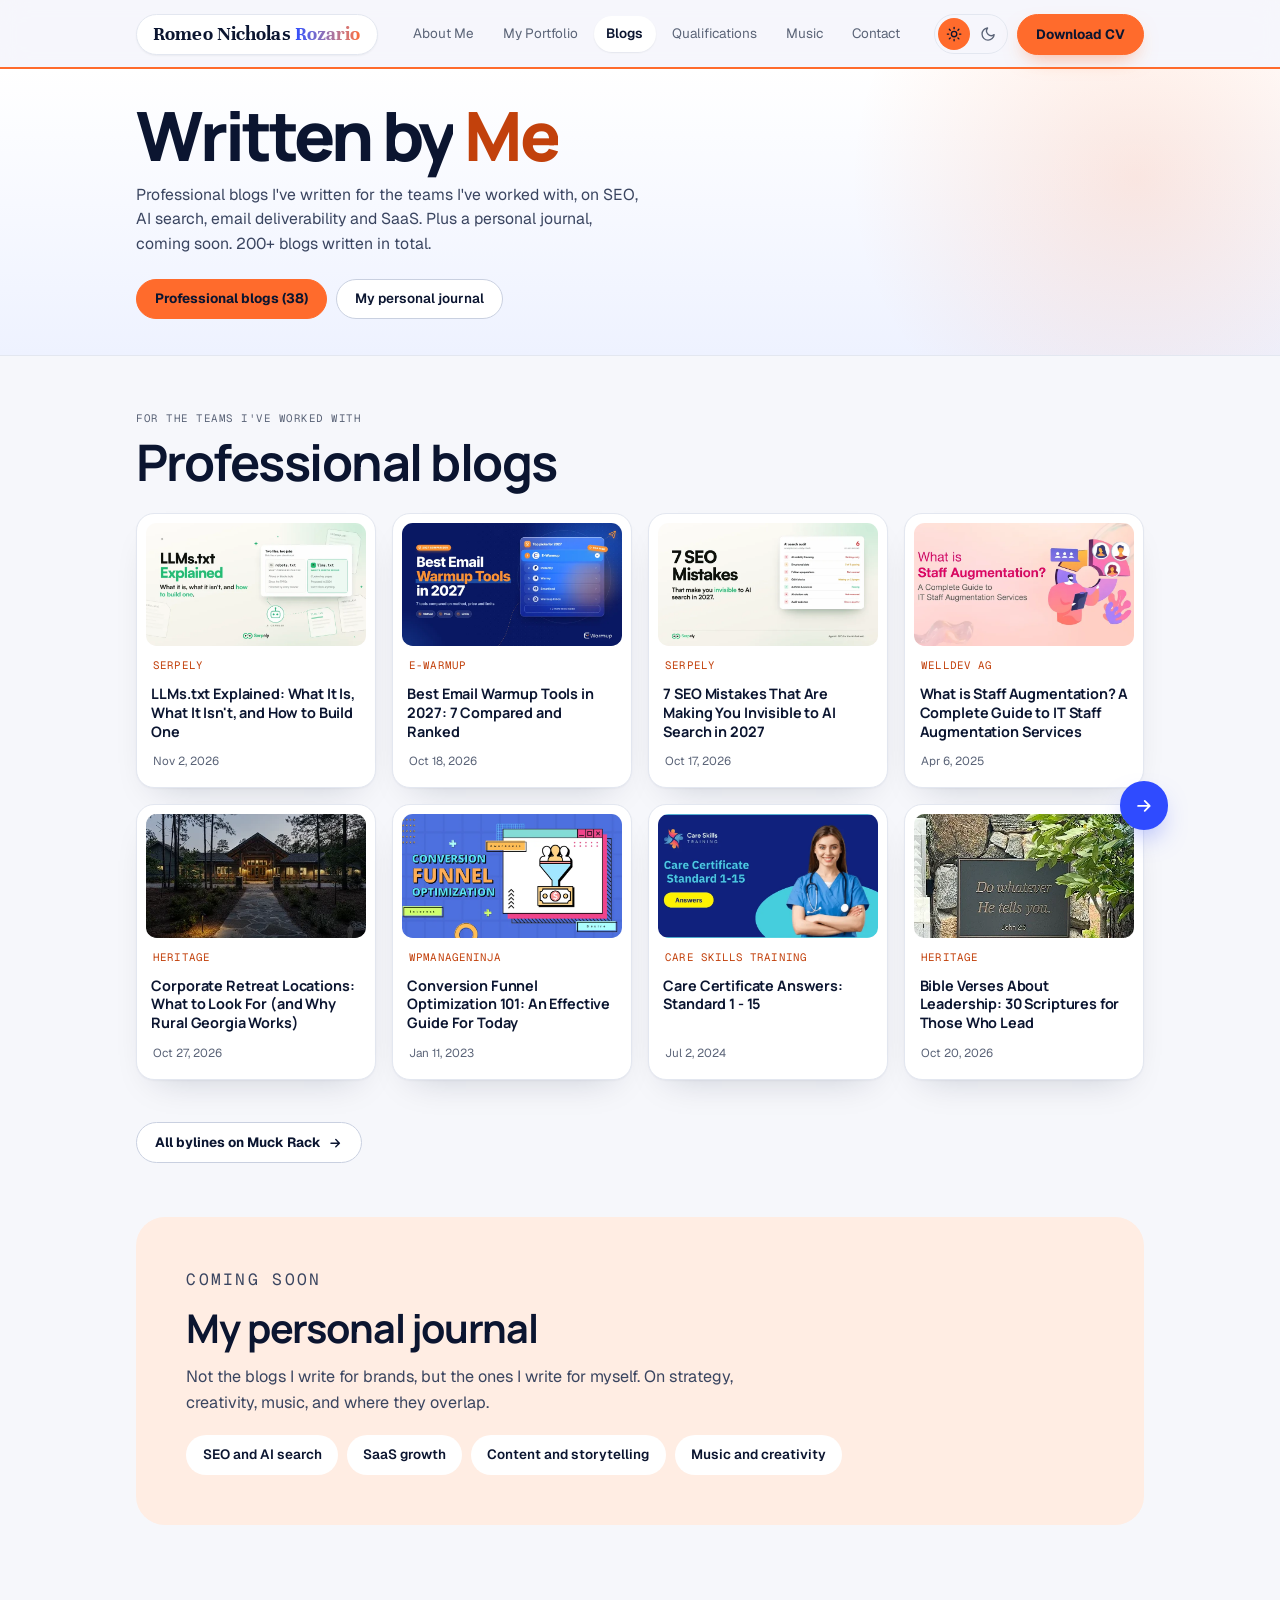
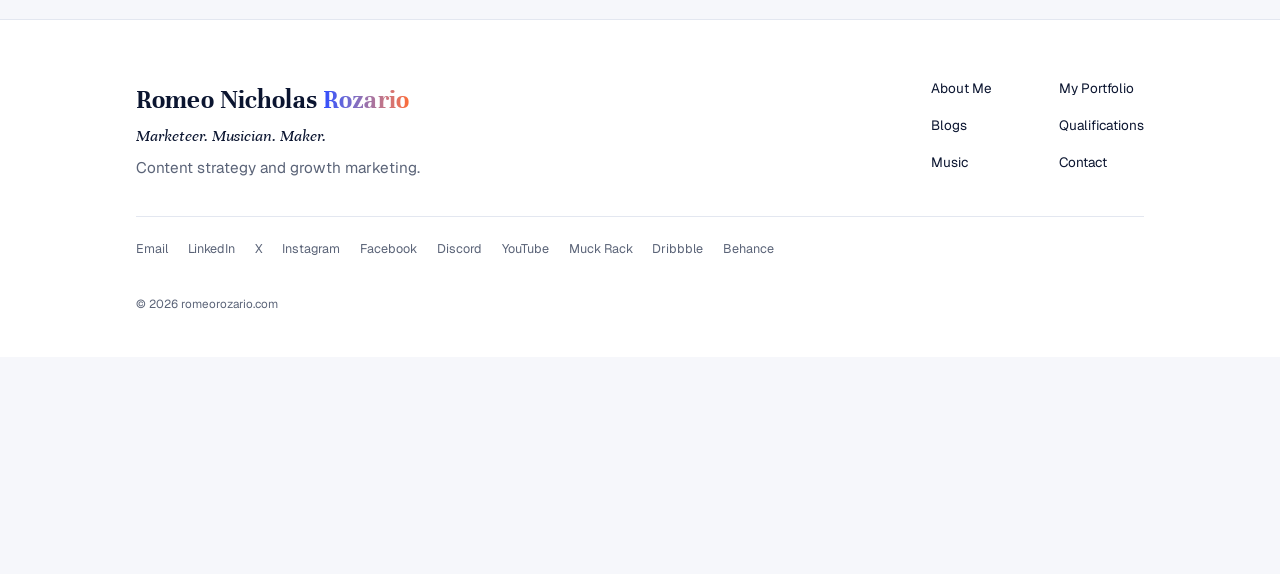
==== commit e6db2980: "Blogs heading "Written by Me", drop page counter, GPA and Google/HubSpot card - Blog hero reads "Wri" ====
--- a/blog.html
+++ b/blog.html
@@ -47,7 +47,7 @@
 <link rel="preconnect" href="https://fonts.googleapis.com">
 <link rel="preconnect" href="https://fonts.gstatic.com" crossorigin>
 <link rel="stylesheet" href="https://fonts.googleapis.com/css2?family=Manrope:wght@500;600;700;800&amp;family=Unna:ital,wght@0,700;1,400;1,700&amp;family=Geist:wght@400;500;600;700&amp;family=Geist+Mono:wght@400;500&amp;display=swap">
-<link rel="stylesheet" href="/css/site.css?v=20261118w">
+<link rel="stylesheet" href="/css/site.css?v=20261118x">
 <script type="application/ld+json">{"@context": "https://schema.org", "@type": "CollectionPage", "name": "Blogs by Romeo Nicholas Rozario", "url": "https://romeorozario.com/blog", "author": {"@id": "https://romeorozario.com/#person"}, "mainEntity": {"@type": "ItemList", "itemListElement": [{"@type": "ListItem", "position": 1, "url": "https://serpely.com/blog/llms-txt-explained", "name": "LLMs.txt Explained: What It Is, What It Isn't, and How to Build One"}, {"@type": "ListItem", "position": 2, "url": "https://e-warmup.com/blog/best-email-warmup-tool/", "name": "Best Email Warmup Tools in 2027: 7 Compared and Ranked"}, {"@type": "ListItem", "position": 3, "url": "https://serpely.com/blog/seo-mistakes-ai-search-visibility", "name": "7 SEO Mistakes That Are Making You Invisible to AI Search in 2027"}, {"@type": "ListItem", "position": 4, "url": "https://www.welldev.io/post/what-is-staff-augmentation-a-complete-guide-to-it-staff-augmentation-services", "name": "What is Staff Augmentation? A Complete Guide to IT Staff Augmentation Services"}, {"@type": "ListItem", "position": 5, "url": "https://www.heritagega.org/blog/corporate-retreat-locations", "name": "Corporate Retreat Locations: What to Look For (and Why Rural Georgia Works)"}, {"@type": "ListItem", "position": 6, "url": "https://wpmanageninja.com/ultimate-guide-to-conversion-funnel-optimization/", "name": "Conversion Funnel Optimization 101: An Effective Guide For Today"}, {"@type": "ListItem", "position": 7, "url": "https://careskillstraining.org/blog/care-certificate-answers/", "name": "Care Certificate Answers: Standard 1 - 15"}, {"@type": "ListItem", "position": 8, "url": "https://www.heritagega.org/blog/bible-verses-about-leadership", "name": "Bible Verses About Leadership: 30 Scriptures for Those Who Lead"}, {"@type": "ListItem", "position": 9, "url": "https://e-warmup.com/blog/spf-dkim-dmarc-full-email-authentication-guide/", "name": "SPF, DKIM & DMARC: The Complete Email Authentication Guide for 2026"}, {"@type": "ListItem", "position": 10, "url": "https://e-warmup.com/blog/what-is-email-warmup-the-complete-guide/", "name": "What Is Email Warmup? Complete Guide to Better Deliverability in 2026"}, {"@type": "ListItem", "position": 11, "url": "https://www.welldev.io/post/saas-vs-paas-vs-iaas-vs-faas", "name": "Navigating Cloud Services: SaaS vs PaaS vs IaaS vs FaaS"}, {"@type": "ListItem", "position": 12, "url": "https://serpely.com/blog/llm-seo-optimize-content-chatgpt-perplexity-google-ai", "name": "LLM SEO: How to Optimize Your Content for ChatGPT"}, {"@type": "ListItem", "position": 13, "url": "https://www.heritagega.org/blog/biblical-leadership", "name": "Biblical Leadership: What Scripture Teaches About Leading Well"}, {"@type": "ListItem", "position": 14, "url": "https://e-warmup.com/blog/why-emails-going-to-spam-fix-deliverability/", "name": "Why Emails Going to Spam? How to Fix Email Deliverability Fast in 2026"}, {"@type": "ListItem", "position": 15, "url": "https://e-warmup.com/blog/cold-email-deliverability-how-to-scale-outreach/", "name": "Cold Email Deliverability: How to Scale Outreach Without Landing in Spam in 2026"}, {"@type": "ListItem", "position": 16, "url": "https://www.jpklandscaping.com/covered-patio-ideas/", "name": "Covered Patio Ideas: Pergolas, Pavilions & Roof Options"}, {"@type": "ListItem", "position": 17, "url": "https://e-warmup.com/blog/what-is-spf-record-how-it-protect-your-domain/", "name": "What Is SPF Record and How Does It Protect Your Sending Domain?"}, {"@type": "ListItem", "position": 18, "url": "https://serpely.com/blog/how-to-track-brand-mentions-chatgpt-perplexity-gemini", "name": "How to Track Your Brand Mentions in ChatGPT and Perplexity"}, {"@type": "ListItem", "position": 19, "url": "https://e-warmup.com/blog/inbox-placement-test-metric-decides-open-rate/", "name": "Inbox Placement Test: The Metric That Decides Your Open Rate (2026 Guide)"}, {"@type": "ListItem", "position": 20, "url": "https://e-warmup.com/blog/google-postmaster-tools-v2-after-v1-retired/", "name": "Google Postmaster Tools V2: After V1 Retired"}, {"@type": "ListItem", "position": 21, "url": "https://www.heritagega.org/blog/prayer-for-leaders", "name": "Prayer for Leaders: Catholic Prayers for Those Who Guide Others"}, {"@type": "ListItem", "position": 22, "url": "https://e-warmup.com/blog/dmarc-policy-not-enabled-and-how-to-fix-it/", "name": "DMARC Policy Not Enabled: Why This Quietly Kills Deliverability and How to Fix It in 2026"}, {"@type": "ListItem", "position": 23, "url": "https://serpely.com/blog/ai-citation-monitor-guide-how-to-track-your-brand", "name": "AI Citation Monitor: How to Track Your Brand Across AI"}, {"@type": "ListItem", "position": 24, "url": "https://www.jpklandscaping.com/what-is-a-channel-drain/", "name": "What Is a Channel Drain (and When Do You Need One)?"}, {"@type": "ListItem", "position": 25, "url": "https://serpely.com/blog/seo-monthly-report-template", "name": "SEO Monthly Report: How to Build One That Tracks AI Visibility, Not Just Rankings"}, {"@type": "ListItem", "position": 26, "url": "https://e-warmup.com/blog/email-deliverability-updates-news-q4-2026/", "name": "Email Deliverability Updates News: 5 Key Q4 2026 Changes"}, {"@type": "ListItem", "position": 27, "url": "https://e-warmup.com/blog/ai-email-warmup-ai-read-emulation-ai-role-in-enhancing-email-deliverability/", "name": "AI Email Warmup: How AI Read Emulation Is Changing the Way Domains Build Trust in 2026"}, {"@type": "ListItem", "position": 28, "url": "https://e-warmup.com/blog/best-ai-for-avoiding-spam-filters-in-cold-email-outreach/", "name": "Best AI for Avoiding Spam Filters in Cold Email Outreach"}, {"@type": "ListItem", "position": 29, "url": "https://www.heritagega.org/blog/9-day-novena-to-st-joseph-for-employment", "name": "9-Day Novena to St. Joseph for Employment: Prayers for Finding Work"}, {"@type": "ListItem", "position": 30, "url": "https://e-warmup.com/blog/mailchimp-emails-going-to-spam-how-to-fix-it-with-seed-list-warmup/", "name": "Mailchimp Emails Going to Spam? Here's How to Fix It With Seed List Warmup"}, {"@type": "ListItem", "position": 31, "url": "https://muckrack.com/romeo-rozario/portfolio", "name": "How to Fix WordPress Update Failed Error: Easy Step-By-Step Guide"}, {"@type": "ListItem", "position": 32, "url": "https://www.jpklandscaping.com/black-chain-link-fence-guide/", "name": "Is Black Chain Link Fence Good? Pros, Cons, and Where It Works Best"}, {"@type": "ListItem", "position": 33, "url": "https://serpely.com/blog/ai-hallucination-monitoring-how-to-catch-ai-models-getting-your-brand-wrong", "name": "AI Hallucination Monitoring: How to Catch AI Models Getting Your Brand Wrong"}, {"@type": "ListItem", "position": 34, "url": "https://e-warmup.com/blog/email-warmup-for-agencies/", "name": "Email Warmup for Agencies: Manage Client Domain"}, {"@type": "ListItem", "position": 35, "url": "https://e-warmup.com/blog/seed-list-warmup-how-to-fix-email-deliverability/", "name": "Seed List Warmup: Fix Email Deliverability"}, {"@type": "ListItem", "position": 36, "url": "https://e-warmup.com/blog/seed-list-warmup-how-to-warm-up-without-smtp/", "name": "Seed List Warmup: How to Warm Up Email Deliverability Without SMTP"}, {"@type": "ListItem", "position": 37, "url": "https://www.heritagega.org/blog/prayer-to-st-joseph-the-worker", "name": "Prayer to St. Joseph the Worker: Catholic Prayers for Work"}, {"@type": "ListItem", "position": 38, "url": "https://www.jpklandscaping.com/best-time-to-trim-trees-cincinnati/", "name": "When Is the Best Time to Trim Trees in Cincinnati?"}]}}</script>
 <script type="application/ld+json">{"@context": "https://schema.org", "@type": "BreadcrumbList", "itemListElement": [{"@type": "ListItem", "position": 1, "name": "Home", "item": "https://romeorozario.com/"}, {"@type": "ListItem", "position": 2, "name": "Blogs", "item": "https://romeorozario.com/blog"}]}</script>
 </head>
@@ -78,7 +78,7 @@
 <div class="glow glow--a" aria-hidden="true" style="background: radial-gradient(circle, var(--glow-b), transparent 70%)"></div>
 <div class="wrap hero-grid single">
 <div class="hero-copy">
-<h1 id="w-h1" data-split>My <span class="accent">Blogs</span></h1>
+<h1 id="w-h1" data-split>Written by <span class="accent">Me</span></h1>
 <p class="hero-sub" data-enter style="--d: 300">Professional blogs I've written for the teams I've worked with, on SEO, AI search, email deliverability and SaaS. Plus a personal journal, coming soon. 200+ blogs written in total.</p>
 <div class="chips-row" data-enter style="--d: 420"><a class="chip-link is-primary" href="#professional">Professional blogs (38)</a><a class="chip-link" href="#journal">My personal journal</a></div>
 </div>
@@ -89,10 +89,9 @@
 <div class="wrap">
 <div class="section-head" data-reveal>
 <div><p class="eyebrow" aria-hidden="true">For the teams I've worked with</p><h2 class="h2" id="pro-h">Professional blogs</h2></div>
-<p class="count" data-pager-label aria-live="polite">1 / 5</p>
 </div>
 <div class="pager" data-pager data-reveal>
-<div class="pager-pages"><div class="pager-page is-current" role="group" aria-label="Page 1 of 5"><a class="bcard" href="https://serpely.com/blog/llms-txt-explained" target="_blank" rel="noopener"><span class="cover"><img src="/images/blog-covers/serpely-llms-txt-explained.webp" alt="" width="800" height="450" loading="lazy" decoding="async"></span><span class="pub">Serpely</span><span class="title">LLMs.txt Explained: What It Is, What It Isn't, and How to Build One</span><span class="date">Nov 2, 2026</span></a><a class="bcard" href="https://e-warmup.com/blog/best-email-warmup-tool/" target="_blank" rel="noopener"><span class="cover"><img src="/images/blog-covers/ewarmup-best-email-warmup-tools.webp" alt="" width="800" height="450" loading="lazy" decoding="async"></span><span class="pub">E-Warmup</span><span class="title">Best Email Warmup Tools in 2027: 7 Compared and Ranked</span><span class="date">Oct 18, 2026</span></a><a class="bcard" href="https://serpely.com/blog/seo-mistakes-ai-search-visibility" target="_blank" rel="noopener"><span class="cover"><img src="/images/blog-covers/serpely-seo-mistakes-ai-search.webp" alt="" width="800" height="450" loading="lazy" decoding="async"></span><span class="pub">Serpely</span><span class="title">7 SEO Mistakes That Are Making You Invisible to AI Search in 2027</span><span class="date">Oct 17, 2026</span></a><a class="bcard" href="https://www.welldev.io/post/what-is-staff-augmentation-a-complete-guide-to-it-staff-augmentation-services" target="_blank" rel="noopener"><span class="cover"><img src="/images/blog-covers/welldev-staff-augmentation.webp" alt="" width="800" height="419" loading="lazy" decoding="async"></span><span class="pub">WellDev AG</span><span class="title">What is Staff Augmentation? A Complete Guide to IT Staff Augmentation Services</span><span class="date">Apr 6, 2025</span></a><a class="bcard" href="https://www.heritagega.org/blog/corporate-retreat-locations" target="_blank" rel="noopener"><span class="cover"><img src="/images/blog-covers/freelance/heritage-corporate-retreat-locations.webp" alt="" width="434" height="208" loading="lazy" decoding="async"></span><span class="pub">Heritage</span><span class="title">Corporate Retreat Locations: What to Look For (and Why Rural Georgia Works)</span><span class="date">Oct 27, 2026</span></a><a class="bcard" href="https://wpmanageninja.com/ultimate-guide-to-conversion-funnel-optimization/" target="_blank" rel="noopener"><span class="cover"><img src="/images/blog-covers/wpmanageninja-conversion-funnel-optimization-101-an-effective-guide-fo.webp" alt="" width="800" height="419" loading="lazy" decoding="async"></span><span class="pub">WPManageNinja</span><span class="title">Conversion Funnel Optimization 101: An Effective Guide For Today</span><span class="date">Jan 11, 2023</span></a><a class="bcard" href="https://careskillstraining.org/blog/care-certificate-answers/" target="_blank" rel="noopener"><span class="cover"><img src="/images/blog-covers/care-skills-training-care-certificate-answers-standard-1-15.webp" alt="" width="800" height="417" loading="lazy" decoding="async"></span><span class="pub">Care Skills Training</span><span class="title">Care Certificate Answers: Standard 1 - 15</span><span class="date">Jul 2, 2024</span></a><a class="bcard" href="https://www.heritagega.org/blog/bible-verses-about-leadership" target="_blank" rel="noopener"><span class="cover"><img src="/images/blog-covers/freelance/heritage-bible-verses-leadership.webp" alt="" width="434" height="260" loading="lazy" decoding="async"></span><span class="pub">Heritage</span><span class="title">Bible Verses About Leadership: 30 Scriptures for Those Who Lead</span><span class="date">Oct 20, 2026</span></a></div><div class="pager-page" role="group" aria-label="Page 2 of 5"><a class="bcard" href="https://e-warmup.com/blog/spf-dkim-dmarc-full-email-authentication-guide/" target="_blank" rel="noopener"><span class="cover"><img src="/images/blog-covers/e-warmup-spf-dkim-and-dmarc-the-complete-email-authentication-guide-fo.webp" alt="" width="800" height="450" loading="lazy" decoding="async"></span><span class="pub">E-Warmup</span><span class="title">SPF, DKIM &amp; DMARC: The Complete Email Authentication Guide for 2026</span><span class="date">Jul 7, 2026</span></a><a class="bcard" href="https://e-warmup.com/blog/what-is-email-warmup-the-complete-guide/" target="_blank" rel="noopener"><span class="cover"><img src="/images/blog-covers/e-warmup-what-is-email-warmup-complete-guide-to-better-deliverability.webp" alt="" width="800" height="450" loading="lazy" decoding="async"></span><span class="pub">E-Warmup</span><span class="title">What Is Email Warmup? Complete Guide to Better Deliverability in 2026</span><span class="date">Jul 6, 2026</span></a><a class="bcard" href="https://www.welldev.io/post/saas-vs-paas-vs-iaas-vs-faas" target="_blank" rel="noopener"><span class="cover"><img src="/images/blog-covers/welldev-saas-paas-iaas-faas.webp" alt="" width="800" height="450" loading="lazy" decoding="async"></span><span class="pub">WellDev AG</span><span class="title">Navigating Cloud Services: SaaS vs PaaS vs IaaS vs FaaS</span><span class="date">Feb 23, 2025</span></a><a class="bcard" href="https://serpely.com/blog/llm-seo-optimize-content-chatgpt-perplexity-google-ai" target="_blank" rel="noopener"><span class="cover"><img src="/images/blog-covers/serpely-llm-seo-how-to-optimize-your-content-for-chatgpt.webp" alt="" width="800" height="450" loading="lazy" decoding="async"></span><span class="pub">Serpely</span><span class="title">LLM SEO: How to Optimize Your Content for ChatGPT</span><span class="date">Jul 6, 2026</span></a><a class="bcard" href="https://www.heritagega.org/blog/biblical-leadership" target="_blank" rel="noopener"><span class="cover"><img src="/images/blog-covers/freelance/heritage-biblical-leadership.webp" alt="" width="434" height="260" loading="lazy" decoding="async"></span><span class="pub">Heritage</span><span class="title">Biblical Leadership: What Scripture Teaches About Leading Well</span><span class="date">Oct 29, 2026</span></a><a class="bcard" href="https://e-warmup.com/blog/why-emails-going-to-spam-fix-deliverability/" target="_blank" rel="noopener"><span class="cover"><img src="/images/blog-covers/e-warmup-why-emails-going-to-spam-how-to-fix-email-deliverability-fast.webp" alt="" width="800" height="450" loading="lazy" decoding="async"></span><span class="pub">E-Warmup</span><span class="title">Why Emails Going to Spam? How to Fix Email Deliverability Fast in 2026</span><span class="date">Jul 6, 2026</span></a><a class="bcard" href="https://e-warmup.com/blog/cold-email-deliverability-how-to-scale-outreach/" target="_blank" rel="noopener"><span class="cover"><img src="/images/blog-covers/e-warmup-cold-email-deliverability-how-to-scale-outreach-without-landi.webp" alt="" width="800" height="450" loading="lazy" decoding="async"></span><span class="pub">E-Warmup</span><span class="title">Cold Email Deliverability: How to Scale Outreach Without Landing in Spam in 2026</span><span class="date">Jul 6, 2026</span></a><a class="bcard" href="https://www.jpklandscaping.com/covered-patio-ideas/" target="_blank" rel="noopener"><span class="cover"><img src="/images/blog-covers/freelance/jpk-covered-patio-ideas.webp" alt="" width="800" height="600" loading="lazy" decoding="async"></span><span class="pub">JPK Landscaping</span><span class="title">Covered Patio Ideas: Pergolas, Pavilions &amp; Roof Options</span><span class="date">Nov 2, 2026</span></a></div><div class="pager-page" role="group" aria-label="Page 3 of 5"><a class="bcard" href="https://e-warmup.com/blog/what-is-spf-record-how-it-protect-your-domain/" target="_blank" rel="noopener"><span class="cover"><img src="/images/blog-covers/e-warmup-what-is-spf-record-and-how-does-it-protect-your-sending-domai.webp" alt="" width="800" height="450" loading="lazy" decoding="async"></span><span class="pub">E-Warmup</span><span class="title">What Is SPF Record and How Does It Protect Your Sending Domain?</span><span class="date">Jul 10, 2026</span></a><a class="bcard" href="https://serpely.com/blog/how-to-track-brand-mentions-chatgpt-perplexity-gemini" target="_blank" rel="noopener"><span class="cover"><img src="/images/blog-covers/serpely-how-to-track-your-brand-mentions-in-chatgpt-and-perplexity.webp" alt="" width="800" height="450" loading="lazy" decoding="async"></span><span class="pub">Serpely</span><span class="title">How to Track Your Brand Mentions in ChatGPT and Perplexity</span><span class="date">Jul 6, 2026</span></a><a class="bcard" href="https://e-warmup.com/blog/inbox-placement-test-metric-decides-open-rate/" target="_blank" rel="noopener"><span class="cover"><img src="/images/blog-covers/e-warmup-inbox-placement-test-the-metric-that-decides-your-open-rate-2.webp" alt="" width="800" height="450" loading="lazy" decoding="async"></span><span class="pub">E-Warmup</span><span class="title">Inbox Placement Test: The Metric That Decides Your Open Rate (2026 Guide)</span><span class="date">Jul 6, 2026</span></a><a class="bcard" href="https://e-warmup.com/blog/google-postmaster-tools-v2-after-v1-retired/" target="_blank" rel="noopener"><span class="cover"><img src="/images/blog-covers/e-warmup-google-postmaster-tools-v2-after-v1-retired.webp" alt="" width="800" height="450" loading="lazy" decoding="async"></span><span class="pub">E-Warmup</span><span class="title">Google Postmaster Tools V2: After V1 Retired</span><span class="date">Aug 30, 2026</span></a><a class="bcard" href="https://www.heritagega.org/blog/prayer-for-leaders" target="_blank" rel="noopener"><span class="cover"><img src="/images/blog-covers/freelance/heritage-prayer-for-leaders.webp" alt="" width="434" height="260" loading="lazy" decoding="async"></span><span class="pub">Heritage</span><span class="title">Prayer for Leaders: Catholic Prayers for Those Who Guide Others</span><span class="date">Oct 21, 2026</span></a><a class="bcard" href="https://e-warmup.com/blog/dmarc-policy-not-enabled-and-how-to-fix-it/" target="_blank" rel="noopener"><span class="cover"><img src="/images/blog-covers/e-warmup-dmarc-policy-not-enabled-why-this-quietly-kills-deliverabilit.webp" alt="" width="800" height="450" loading="lazy" decoding="async"></span><span class="pub">E-Warmup</span><span class="title">DMARC Policy Not Enabled: Why This Quietly Kills Deliverability and How to Fix It in 2026</span><span class="date">Jul 15, 2026</span></a><a class="bcard" href="https://serpely.com/blog/ai-citation-monitor-guide-how-to-track-your-brand" target="_blank" rel="noopener"><span class="cover"><img src="/images/blog-covers/serpely-ai-citation-monitor-how-to-track-your-brand-across-ai.webp" alt="" width="800" height="450" loading="lazy" decoding="async"></span><span class="pub">Serpely</span><span class="title">AI Citation Monitor: How to Track Your Brand Across AI</span><span class="date">Jul 4, 2026</span></a><a class="bcard" href="https://www.jpklandscaping.com/what-is-a-channel-drain/" target="_blank" rel="noopener"><span class="cover"><img src="/images/blog-covers/freelance/jpk-channel-drain.webp" alt="" width="393" height="294" loading="lazy" decoding="async"></span><span class="pub">JPK Landscaping</span><span class="title">What Is a Channel Drain (and When Do You Need One)?</span><span class="date">Oct 26, 2026</span></a></div><div class="pager-page" role="group" aria-label="Page 4 of 5"><a class="bcard" href="https://serpely.com/blog/seo-monthly-report-template" target="_blank" rel="noopener"><span class="cover"><img src="/images/blog-covers/serpely-seo-monthly-report-how-to-build-one-that-tracks-ai-visibility.webp" alt="" width="800" height="450" loading="lazy" decoding="async"></span><span class="pub">Serpely</span><span class="title">SEO Monthly Report: How to Build One That Tracks AI Visibility, Not Just Rankings</span><span class="date">Oct 16, 2026</span></a><a class="bcard" href="https://e-warmup.com/blog/email-deliverability-updates-news-q4-2026/" target="_blank" rel="noopener"><span class="cover"><img src="/images/blog-covers/ewarmup-deliverability-updates-q4-2026.webp" alt="" width="800" height="450" loading="lazy" decoding="async"></span><span class="pub">E-Warmup</span><span class="title">Email Deliverability Updates News: 5 Key Q4 2026 Changes</span><span class="date">Oct 29, 2026</span></a><a class="bcard" href="https://e-warmup.com/blog/ai-email-warmup-ai-read-emulation-ai-role-in-enhancing-email-deliverability/" target="_blank" rel="noopener"><span class="cover"><img src="/images/blog-covers/e-warmup-ai-email-warmup-how-ai-read-emulation-is-changing-the-way-dom.webp" alt="" width="800" height="450" loading="lazy" decoding="async"></span><span class="pub">E-Warmup</span><span class="title">AI Email Warmup: How AI Read Emulation Is Changing the Way Domains Build Trust in 2026</span><span class="date">Jul 30, 2026</span></a><a class="bcard" href="https://e-warmup.com/blog/best-ai-for-avoiding-spam-filters-in-cold-email-outreach/" target="_blank" rel="noopener"><span class="cover"><img src="/images/blog-covers/e-warmup-best-ai-for-avoiding-spam-filters-in-cold-email-outreach.webp" alt="" width="800" height="450" loading="lazy" decoding="async"></span><span class="pub">E-Warmup</span><span class="title">Best AI for Avoiding Spam Filters in Cold Email Outreach</span><span class="date">Jul 31, 2026</span></a><a class="bcard" href="https://www.heritagega.org/blog/9-day-novena-to-st-joseph-for-employment" target="_blank" rel="noopener"><span class="cover"><img src="/images/blog-covers/freelance/heritage-novena-st-joseph-employment.webp" alt="" width="434" height="260" loading="lazy" decoding="async"></span><span class="pub">Heritage</span><span class="title">9-Day Novena to St. Joseph for Employment: Prayers for Finding Work</span><span class="date">Nov 3, 2026</span></a><a class="bcard" href="https://e-warmup.com/blog/mailchimp-emails-going-to-spam-how-to-fix-it-with-seed-list-warmup/" target="_blank" rel="noopener"><span class="cover"><img src="/images/blog-covers/e-warmup-mailchimp-emails-going-to-spam-here-s-how-to-fix-it-with-seed.webp" alt="" width="800" height="450" loading="lazy" decoding="async"></span><span class="pub">E-Warmup</span><span class="title">Mailchimp Emails Going to Spam? Here's How to Fix It With Seed List Warmup</span><span class="date">Aug 30, 2026</span></a><a class="bcard" href="https://muckrack.com/romeo-rozario/portfolio" target="_blank" rel="noopener"><span class="cover"><img src="/images/blog-covers/wpmet-wordpress-update-failed.webp" alt="" width="800" height="457" loading="lazy" decoding="async"></span><span class="pub">wpmet</span><span class="title">How to Fix WordPress Update Failed Error: Easy Step-By-Step Guide</span><span class="date">Oct 24, 2023</span></a><a class="bcard" href="https://www.jpklandscaping.com/black-chain-link-fence-guide/" target="_blank" rel="noopener"><span class="cover"><img src="/images/blog-covers/freelance/jpk-black-chain-link-fence.webp" alt="" width="393" height="294" loading="lazy" decoding="async"></span><span class="pub">JPK Landscaping</span><span class="title">Is Black Chain Link Fence Good? Pros, Cons, and Where It Works Best</span><span class="date">Oct 21, 2026</span></a></div><div class="pager-page" role="group" aria-label="Page 5 of 5"><a class="bcard" href="https://serpely.com/blog/ai-hallucination-monitoring-how-to-catch-ai-models-getting-your-brand-wrong" target="_blank" rel="noopener"><span class="cover"><img src="/images/blog-covers/serpely-ai-hallucination-monitoring-how-to-catch-ai-models-getting-you.webp" alt="" width="800" height="450" loading="lazy" decoding="async"></span><span class="pub">Serpely</span><span class="title">AI Hallucination Monitoring: How to Catch AI Models Getting Your Brand Wrong</span><span class="date">Jul 31, 2026</span></a><a class="bcard" href="https://e-warmup.com/blog/email-warmup-for-agencies/" target="_blank" rel="noopener"><span class="cover"><img src="/images/blog-covers/e-warmup-email-warmup-for-agencies-manage-client-domain.webp" alt="" width="800" height="450" loading="lazy" decoding="async"></span><span class="pub">E-Warmup</span><span class="title">Email Warmup for Agencies: Manage Client Domain</span><span class="date">Aug 8, 2026</span></a><a class="bcard" href="https://e-warmup.com/blog/seed-list-warmup-how-to-fix-email-deliverability/" target="_blank" rel="noopener"><span class="cover"><img src="/images/blog-covers/e-warmup-seed-list-warmup-fix-email-deliverability.webp" alt="" width="220" height="220" loading="lazy" decoding="async"></span><span class="pub">E-Warmup</span><span class="title">Seed List Warmup: Fix Email Deliverability</span><span class="date">Oct 3, 2026</span></a><a class="bcard" href="https://e-warmup.com/blog/seed-list-warmup-how-to-warm-up-without-smtp/" target="_blank" rel="noopener"><span class="cover"><img src="/images/blog-covers/e-warmup-seed-list-warmup-how-to-warm-up-email-deliverability-without.webp" alt="" width="800" height="450" loading="lazy" decoding="async"></span><span class="pub">E-Warmup</span><span class="title">Seed List Warmup: How to Warm Up Email Deliverability Without SMTP</span><span class="date">Aug 19, 2026</span></a><a class="bcard" href="https://www.heritagega.org/blog/prayer-to-st-joseph-the-worker" target="_blank" rel="noopener"><span class="cover"><img src="/images/blog-covers/freelance/heritage-prayer-st-joseph-the-worker.webp" alt="" width="434" height="260" loading="lazy" decoding="async"></span><span class="pub">Heritage</span><span class="title">Prayer to St. Joseph the Worker: Catholic Prayers for Work</span><span class="date">Nov 2, 2026</span></a><a class="bcard" href="https://www.jpklandscaping.com/best-time-to-trim-trees-cincinnati/" target="_blank" rel="noopener"><span class="cover"><img src="/images/blog-covers/freelance/jpk-best-time-trim-trees-cincinnati.webp" alt="" width="393" height="294" loading="lazy" decoding="async"></span><span class="pub">JPK Landscaping</span><span class="title">When Is the Best Time to Trim Trees in Cincinnati?</span><span class="date">Oct 19, 2026</span></a></div></div>
+<div class="pager-pages"><div class="pager-page is-current" role="group" aria-label="Professional blogs"><a class="bcard" href="https://serpely.com/blog/llms-txt-explained" target="_blank" rel="noopener"><span class="cover"><img src="/images/blog-covers/serpely-llms-txt-explained.webp" alt="" width="800" height="450" loading="lazy" decoding="async"></span><span class="pub">Serpely</span><span class="title">LLMs.txt Explained: What It Is, What It Isn't, and How to Build One</span><span class="date">Nov 2, 2026</span></a><a class="bcard" href="https://e-warmup.com/blog/best-email-warmup-tool/" target="_blank" rel="noopener"><span class="cover"><img src="/images/blog-covers/ewarmup-best-email-warmup-tools.webp" alt="" width="800" height="450" loading="lazy" decoding="async"></span><span class="pub">E-Warmup</span><span class="title">Best Email Warmup Tools in 2027: 7 Compared and Ranked</span><span class="date">Oct 18, 2026</span></a><a class="bcard" href="https://serpely.com/blog/seo-mistakes-ai-search-visibility" target="_blank" rel="noopener"><span class="cover"><img src="/images/blog-covers/serpely-seo-mistakes-ai-search.webp" alt="" width="800" height="450" loading="lazy" decoding="async"></span><span class="pub">Serpely</span><span class="title">7 SEO Mistakes That Are Making You Invisible to AI Search in 2027</span><span class="date">Oct 17, 2026</span></a><a class="bcard" href="https://www.welldev.io/post/what-is-staff-augmentation-a-complete-guide-to-it-staff-augmentation-services" target="_blank" rel="noopener"><span class="cover"><img src="/images/blog-covers/welldev-staff-augmentation.webp" alt="" width="800" height="419" loading="lazy" decoding="async"></span><span class="pub">WellDev AG</span><span class="title">What is Staff Augmentation? A Complete Guide to IT Staff Augmentation Services</span><span class="date">Apr 6, 2025</span></a><a class="bcard" href="https://www.heritagega.org/blog/corporate-retreat-locations" target="_blank" rel="noopener"><span class="cover"><img src="/images/blog-covers/freelance/heritage-corporate-retreat-locations.webp" alt="" width="434" height="208" loading="lazy" decoding="async"></span><span class="pub">Heritage</span><span class="title">Corporate Retreat Locations: What to Look For (and Why Rural Georgia Works)</span><span class="date">Oct 27, 2026</span></a><a class="bcard" href="https://wpmanageninja.com/ultimate-guide-to-conversion-funnel-optimization/" target="_blank" rel="noopener"><span class="cover"><img src="/images/blog-covers/wpmanageninja-conversion-funnel-optimization-101-an-effective-guide-fo.webp" alt="" width="800" height="419" loading="lazy" decoding="async"></span><span class="pub">WPManageNinja</span><span class="title">Conversion Funnel Optimization 101: An Effective Guide For Today</span><span class="date">Jan 11, 2023</span></a><a class="bcard" href="https://careskillstraining.org/blog/care-certificate-answers/" target="_blank" rel="noopener"><span class="cover"><img src="/images/blog-covers/care-skills-training-care-certificate-answers-standard-1-15.webp" alt="" width="800" height="417" loading="lazy" decoding="async"></span><span class="pub">Care Skills Training</span><span class="title">Care Certificate Answers: Standard 1 - 15</span><span class="date">Jul 2, 2024</span></a><a class="bcard" href="https://www.heritagega.org/blog/bible-verses-about-leadership" target="_blank" rel="noopener"><span class="cover"><img src="/images/blog-covers/freelance/heritage-bible-verses-leadership.webp" alt="" width="434" height="260" loading="lazy" decoding="async"></span><span class="pub">Heritage</span><span class="title">Bible Verses About Leadership: 30 Scriptures for Those Who Lead</span><span class="date">Oct 20, 2026</span></a></div><div class="pager-page" role="group" aria-label="Professional blogs"><a class="bcard" href="https://e-warmup.com/blog/spf-dkim-dmarc-full-email-authentication-guide/" target="_blank" rel="noopener"><span class="cover"><img src="/images/blog-covers/e-warmup-spf-dkim-and-dmarc-the-complete-email-authentication-guide-fo.webp" alt="" width="800" height="450" loading="lazy" decoding="async"></span><span class="pub">E-Warmup</span><span class="title">SPF, DKIM &amp; DMARC: The Complete Email Authentication Guide for 2026</span><span class="date">Jul 7, 2026</span></a><a class="bcard" href="https://e-warmup.com/blog/what-is-email-warmup-the-complete-guide/" target="_blank" rel="noopener"><span class="cover"><img src="/images/blog-covers/e-warmup-what-is-email-warmup-complete-guide-to-better-deliverability.webp" alt="" width="800" height="450" loading="lazy" decoding="async"></span><span class="pub">E-Warmup</span><span class="title">What Is Email Warmup? Complete Guide to Better Deliverability in 2026</span><span class="date">Jul 6, 2026</span></a><a class="bcard" href="https://www.welldev.io/post/saas-vs-paas-vs-iaas-vs-faas" target="_blank" rel="noopener"><span class="cover"><img src="/images/blog-covers/welldev-saas-paas-iaas-faas.webp" alt="" width="800" height="450" loading="lazy" decoding="async"></span><span class="pub">WellDev AG</span><span class="title">Navigating Cloud Services: SaaS vs PaaS vs IaaS vs FaaS</span><span class="date">Feb 23, 2025</span></a><a class="bcard" href="https://serpely.com/blog/llm-seo-optimize-content-chatgpt-perplexity-google-ai" target="_blank" rel="noopener"><span class="cover"><img src="/images/blog-covers/serpely-llm-seo-how-to-optimize-your-content-for-chatgpt.webp" alt="" width="800" height="450" loading="lazy" decoding="async"></span><span class="pub">Serpely</span><span class="title">LLM SEO: How to Optimize Your Content for ChatGPT</span><span class="date">Jul 6, 2026</span></a><a class="bcard" href="https://www.heritagega.org/blog/biblical-leadership" target="_blank" rel="noopener"><span class="cover"><img src="/images/blog-covers/freelance/heritage-biblical-leadership.webp" alt="" width="434" height="260" loading="lazy" decoding="async"></span><span class="pub">Heritage</span><span class="title">Biblical Leadership: What Scripture Teaches About Leading Well</span><span class="date">Oct 29, 2026</span></a><a class="bcard" href="https://e-warmup.com/blog/why-emails-going-to-spam-fix-deliverability/" target="_blank" rel="noopener"><span class="cover"><img src="/images/blog-covers/e-warmup-why-emails-going-to-spam-how-to-fix-email-deliverability-fast.webp" alt="" width="800" height="450" loading="lazy" decoding="async"></span><span class="pub">E-Warmup</span><span class="title">Why Emails Going to Spam? How to Fix Email Deliverability Fast in 2026</span><span class="date">Jul 6, 2026</span></a><a class="bcard" href="https://e-warmup.com/blog/cold-email-deliverability-how-to-scale-outreach/" target="_blank" rel="noopener"><span class="cover"><img src="/images/blog-covers/e-warmup-cold-email-deliverability-how-to-scale-outreach-without-landi.webp" alt="" width="800" height="450" loading="lazy" decoding="async"></span><span class="pub">E-Warmup</span><span class="title">Cold Email Deliverability: How to Scale Outreach Without Landing in Spam in 2026</span><span class="date">Jul 6, 2026</span></a><a class="bcard" href="https://www.jpklandscaping.com/covered-patio-ideas/" target="_blank" rel="noopener"><span class="cover"><img src="/images/blog-covers/freelance/jpk-covered-patio-ideas.webp" alt="" width="800" height="600" loading="lazy" decoding="async"></span><span class="pub">JPK Landscaping</span><span class="title">Covered Patio Ideas: Pergolas, Pavilions &amp; Roof Options</span><span class="date">Nov 2, 2026</span></a></div><div class="pager-page" role="group" aria-label="Professional blogs"><a class="bcard" href="https://e-warmup.com/blog/what-is-spf-record-how-it-protect-your-domain/" target="_blank" rel="noopener"><span class="cover"><img src="/images/blog-covers/e-warmup-what-is-spf-record-and-how-does-it-protect-your-sending-domai.webp" alt="" width="800" height="450" loading="lazy" decoding="async"></span><span class="pub">E-Warmup</span><span class="title">What Is SPF Record and How Does It Protect Your Sending Domain?</span><span class="date">Jul 10, 2026</span></a><a class="bcard" href="https://serpely.com/blog/how-to-track-brand-mentions-chatgpt-perplexity-gemini" target="_blank" rel="noopener"><span class="cover"><img src="/images/blog-covers/serpely-how-to-track-your-brand-mentions-in-chatgpt-and-perplexity.webp" alt="" width="800" height="450" loading="lazy" decoding="async"></span><span class="pub">Serpely</span><span class="title">How to Track Your Brand Mentions in ChatGPT and Perplexity</span><span class="date">Jul 6, 2026</span></a><a class="bcard" href="https://e-warmup.com/blog/inbox-placement-test-metric-decides-open-rate/" target="_blank" rel="noopener"><span class="cover"><img src="/images/blog-covers/e-warmup-inbox-placement-test-the-metric-that-decides-your-open-rate-2.webp" alt="" width="800" height="450" loading="lazy" decoding="async"></span><span class="pub">E-Warmup</span><span class="title">Inbox Placement Test: The Metric That Decides Your Open Rate (2026 Guide)</span><span class="date">Jul 6, 2026</span></a><a class="bcard" href="https://e-warmup.com/blog/google-postmaster-tools-v2-after-v1-retired/" target="_blank" rel="noopener"><span class="cover"><img src="/images/blog-covers/e-warmup-google-postmaster-tools-v2-after-v1-retired.webp" alt="" width="800" height="450" loading="lazy" decoding="async"></span><span class="pub">E-Warmup</span><span class="title">Google Postmaster Tools V2: After V1 Retired</span><span class="date">Aug 30, 2026</span></a><a class="bcard" href="https://www.heritagega.org/blog/prayer-for-leaders" target="_blank" rel="noopener"><span class="cover"><img src="/images/blog-covers/freelance/heritage-prayer-for-leaders.webp" alt="" width="434" height="260" loading="lazy" decoding="async"></span><span class="pub">Heritage</span><span class="title">Prayer for Leaders: Catholic Prayers for Those Who Guide Others</span><span class="date">Oct 21, 2026</span></a><a class="bcard" href="https://e-warmup.com/blog/dmarc-policy-not-enabled-and-how-to-fix-it/" target="_blank" rel="noopener"><span class="cover"><img src="/images/blog-covers/e-warmup-dmarc-policy-not-enabled-why-this-quietly-kills-deliverabilit.webp" alt="" width="800" height="450" loading="lazy" decoding="async"></span><span class="pub">E-Warmup</span><span class="title">DMARC Policy Not Enabled: Why This Quietly Kills Deliverability and How to Fix It in 2026</span><span class="date">Jul 15, 2026</span></a><a class="bcard" href="https://serpely.com/blog/ai-citation-monitor-guide-how-to-track-your-brand" target="_blank" rel="noopener"><span class="cover"><img src="/images/blog-covers/serpely-ai-citation-monitor-how-to-track-your-brand-across-ai.webp" alt="" width="800" height="450" loading="lazy" decoding="async"></span><span class="pub">Serpely</span><span class="title">AI Citation Monitor: How to Track Your Brand Across AI</span><span class="date">Jul 4, 2026</span></a><a class="bcard" href="https://www.jpklandscaping.com/what-is-a-channel-drain/" target="_blank" rel="noopener"><span class="cover"><img src="/images/blog-covers/freelance/jpk-channel-drain.webp" alt="" width="393" height="294" loading="lazy" decoding="async"></span><span class="pub">JPK Landscaping</span><span class="title">What Is a Channel Drain (and When Do You Need One)?</span><span class="date">Oct 26, 2026</span></a></div><div class="pager-page" role="group" aria-label="Professional blogs"><a class="bcard" href="https://serpely.com/blog/seo-monthly-report-template" target="_blank" rel="noopener"><span class="cover"><img src="/images/blog-covers/serpely-seo-monthly-report-how-to-build-one-that-tracks-ai-visibility.webp" alt="" width="800" height="450" loading="lazy" decoding="async"></span><span class="pub">Serpely</span><span class="title">SEO Monthly Report: How to Build One That Tracks AI Visibility, Not Just Rankings</span><span class="date">Oct 16, 2026</span></a><a class="bcard" href="https://e-warmup.com/blog/email-deliverability-updates-news-q4-2026/" target="_blank" rel="noopener"><span class="cover"><img src="/images/blog-covers/ewarmup-deliverability-updates-q4-2026.webp" alt="" width="800" height="450" loading="lazy" decoding="async"></span><span class="pub">E-Warmup</span><span class="title">Email Deliverability Updates News: 5 Key Q4 2026 Changes</span><span class="date">Oct 29, 2026</span></a><a class="bcard" href="https://e-warmup.com/blog/ai-email-warmup-ai-read-emulation-ai-role-in-enhancing-email-deliverability/" target="_blank" rel="noopener"><span class="cover"><img src="/images/blog-covers/e-warmup-ai-email-warmup-how-ai-read-emulation-is-changing-the-way-dom.webp" alt="" width="800" height="450" loading="lazy" decoding="async"></span><span class="pub">E-Warmup</span><span class="title">AI Email Warmup: How AI Read Emulation Is Changing the Way Domains Build Trust in 2026</span><span class="date">Jul 30, 2026</span></a><a class="bcard" href="https://e-warmup.com/blog/best-ai-for-avoiding-spam-filters-in-cold-email-outreach/" target="_blank" rel="noopener"><span class="cover"><img src="/images/blog-covers/e-warmup-best-ai-for-avoiding-spam-filters-in-cold-email-outreach.webp" alt="" width="800" height="450" loading="lazy" decoding="async"></span><span class="pub">E-Warmup</span><span class="title">Best AI for Avoiding Spam Filters in Cold Email Outreach</span><span class="date">Jul 31, 2026</span></a><a class="bcard" href="https://www.heritagega.org/blog/9-day-novena-to-st-joseph-for-employment" target="_blank" rel="noopener"><span class="cover"><img src="/images/blog-covers/freelance/heritage-novena-st-joseph-employment.webp" alt="" width="434" height="260" loading="lazy" decoding="async"></span><span class="pub">Heritage</span><span class="title">9-Day Novena to St. Joseph for Employment: Prayers for Finding Work</span><span class="date">Nov 3, 2026</span></a><a class="bcard" href="https://e-warmup.com/blog/mailchimp-emails-going-to-spam-how-to-fix-it-with-seed-list-warmup/" target="_blank" rel="noopener"><span class="cover"><img src="/images/blog-covers/e-warmup-mailchimp-emails-going-to-spam-here-s-how-to-fix-it-with-seed.webp" alt="" width="800" height="450" loading="lazy" decoding="async"></span><span class="pub">E-Warmup</span><span class="title">Mailchimp Emails Going to Spam? Here's How to Fix It With Seed List Warmup</span><span class="date">Aug 30, 2026</span></a><a class="bcard" href="https://muckrack.com/romeo-rozario/portfolio" target="_blank" rel="noopener"><span class="cover"><img src="/images/blog-covers/wpmet-wordpress-update-failed.webp" alt="" width="800" height="457" loading="lazy" decoding="async"></span><span class="pub">wpmet</span><span class="title">How to Fix WordPress Update Failed Error: Easy Step-By-Step Guide</span><span class="date">Oct 24, 2023</span></a><a class="bcard" href="https://www.jpklandscaping.com/black-chain-link-fence-guide/" target="_blank" rel="noopener"><span class="cover"><img src="/images/blog-covers/freelance/jpk-black-chain-link-fence.webp" alt="" width="393" height="294" loading="lazy" decoding="async"></span><span class="pub">JPK Landscaping</span><span class="title">Is Black Chain Link Fence Good? Pros, Cons, and Where It Works Best</span><span class="date">Oct 21, 2026</span></a></div><div class="pager-page" role="group" aria-label="Professional blogs"><a class="bcard" href="https://serpely.com/blog/ai-hallucination-monitoring-how-to-catch-ai-models-getting-your-brand-wrong" target="_blank" rel="noopener"><span class="cover"><img src="/images/blog-covers/serpely-ai-hallucination-monitoring-how-to-catch-ai-models-getting-you.webp" alt="" width="800" height="450" loading="lazy" decoding="async"></span><span class="pub">Serpely</span><span class="title">AI Hallucination Monitoring: How to Catch AI Models Getting Your Brand Wrong</span><span class="date">Jul 31, 2026</span></a><a class="bcard" href="https://e-warmup.com/blog/email-warmup-for-agencies/" target="_blank" rel="noopener"><span class="cover"><img src="/images/blog-covers/e-warmup-email-warmup-for-agencies-manage-client-domain.webp" alt="" width="800" height="450" loading="lazy" decoding="async"></span><span class="pub">E-Warmup</span><span class="title">Email Warmup for Agencies: Manage Client Domain</span><span class="date">Aug 8, 2026</span></a><a class="bcard" href="https://e-warmup.com/blog/seed-list-warmup-how-to-fix-email-deliverability/" target="_blank" rel="noopener"><span class="cover"><img src="/images/blog-covers/e-warmup-seed-list-warmup-fix-email-deliverability.webp" alt="" width="220" height="220" loading="lazy" decoding="async"></span><span class="pub">E-Warmup</span><span class="title">Seed List Warmup: Fix Email Deliverability</span><span class="date">Oct 3, 2026</span></a><a class="bcard" href="https://e-warmup.com/blog/seed-list-warmup-how-to-warm-up-without-smtp/" target="_blank" rel="noopener"><span class="cover"><img src="/images/blog-covers/e-warmup-seed-list-warmup-how-to-warm-up-email-deliverability-without.webp" alt="" width="800" height="450" loading="lazy" decoding="async"></span><span class="pub">E-Warmup</span><span class="title">Seed List Warmup: How to Warm Up Email Deliverability Without SMTP</span><span class="date">Aug 19, 2026</span></a><a class="bcard" href="https://www.heritagega.org/blog/prayer-to-st-joseph-the-worker" target="_blank" rel="noopener"><span class="cover"><img src="/images/blog-covers/freelance/heritage-prayer-st-joseph-the-worker.webp" alt="" width="434" height="260" loading="lazy" decoding="async"></span><span class="pub">Heritage</span><span class="title">Prayer to St. Joseph the Worker: Catholic Prayers for Work</span><span class="date">Nov 2, 2026</span></a><a class="bcard" href="https://www.jpklandscaping.com/best-time-to-trim-trees-cincinnati/" target="_blank" rel="noopener"><span class="cover"><img src="/images/blog-covers/freelance/jpk-best-time-trim-trees-cincinnati.webp" alt="" width="393" height="294" loading="lazy" decoding="async"></span><span class="pub">JPK Landscaping</span><span class="title">When Is the Best Time to Trim Trees in Cincinnati?</span><span class="date">Oct 19, 2026</span></a></div></div>
 <button type="button" class="arrow-btn prev" aria-label="Previous blogs"><svg width="22" height="22" viewBox="0 0 24 24" fill="none" stroke="currentColor" stroke-width="2.2" stroke-linecap="round" stroke-linejoin="round" aria-hidden="true"><path d="M19 12H5M11 6l-6 6 6 6"/></svg></button>
 <button type="button" class="arrow-btn next" aria-label="Next blogs"><svg width="22" height="22" viewBox="0 0 24 24" fill="none" stroke="currentColor" stroke-width="2.2" stroke-linecap="round" stroke-linejoin="round" aria-hidden="true"><path d="M5 12h14M13 6l6 6-6 6"/></svg></button>
 </div>
@@ -144,6 +143,6 @@
 <p class="copyright">© <span data-year>2026</span> romeorozario.com</p>
 </div>
 </footer>
-<script src="/js/site.js?v=20261118w" defer></script>
+<script src="/js/site.js?v=20261118x" defer></script>
 </body>
 </html>
--- a/css/site.css
+++ b/css/site.css
@@ -946,9 +946,9 @@
 
 /* ---------- Qualifications page ---------- */
 .q-grid { grid-template-columns: 1.3fr 1fr; align-items: end; }
-.qstats { display: grid; grid-template-columns: repeat(3, minmax(0, 1fr)); gap: 12px; }
+.qstats { display: grid; grid-template-columns: repeat(2, minmax(0, 1fr)); gap: 12px; }
 .qstats > div { padding: 20px 22px; border-radius: 20px; background: var(--surf); border: 1px solid var(--line); box-shadow: var(--card-shadow); }
-.qstats > div:first-child { grid-column: span 3; }
+.qstats > div:first-child { grid-column: span 2; }
 .qstats dt { font-size: 13px; color: var(--muted); }
 .qstats dd { margin-top: 4px; font-family: var(--display); font-size: 30px; line-height: 1.05; font-weight: 800; letter-spacing: -0.02em; color: var(--text); }
 .qstats dd.c-link { color: var(--link); }
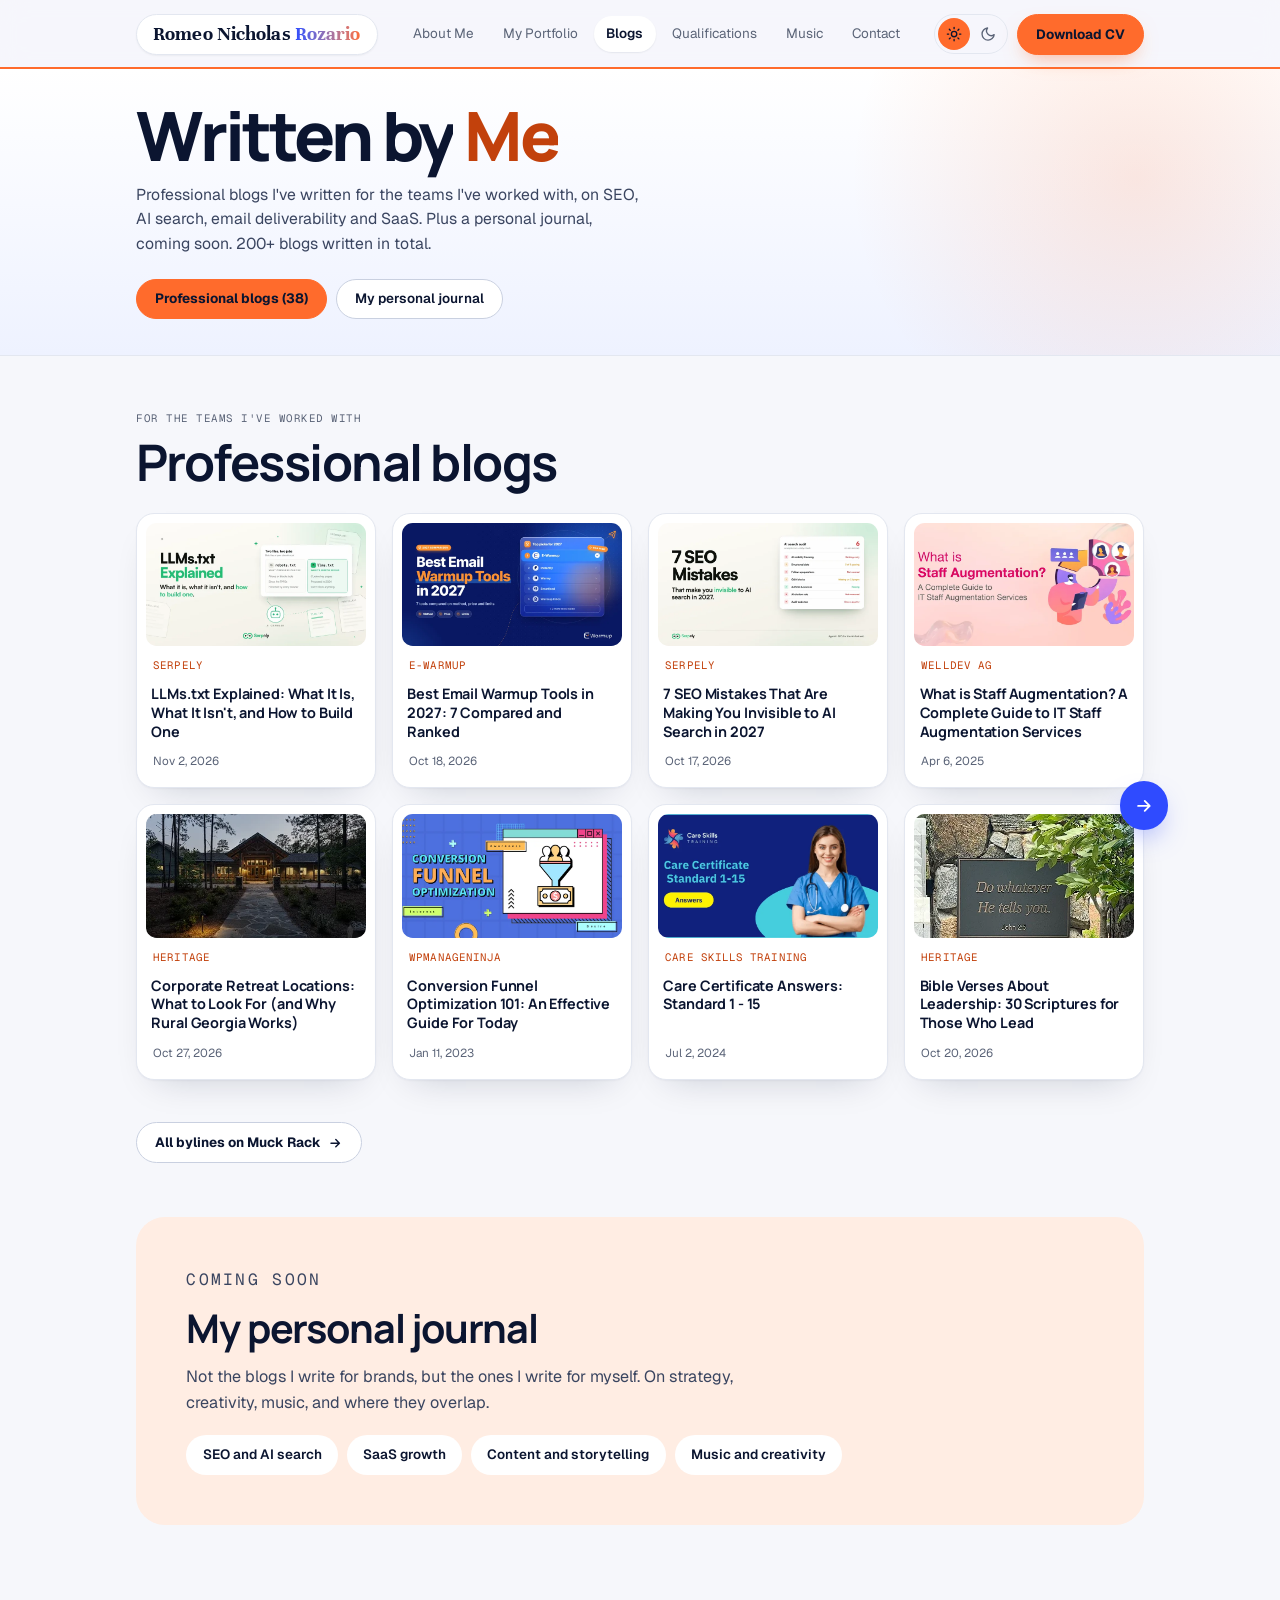
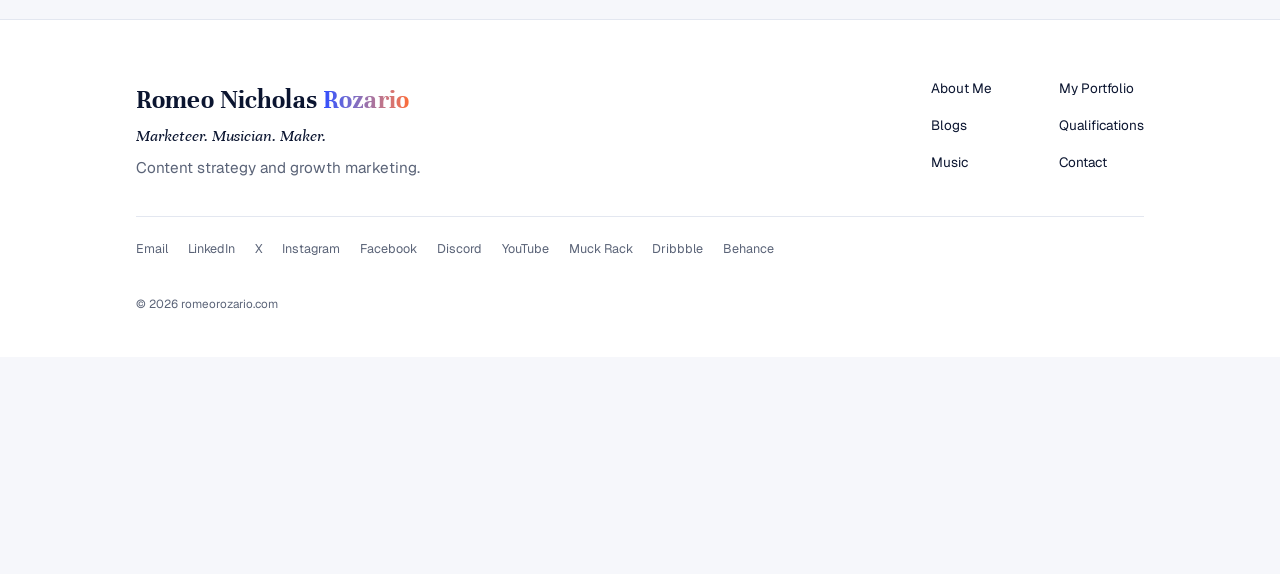
==== commit 38541909: "Music: move short bio into the collapsed Bands FAQ The visible "Short bio" block under Bands is remo" ====
--- a/blog.html
+++ b/blog.html
@@ -47,8 +47,9 @@
 <link rel="preconnect" href="https://fonts.googleapis.com">
 <link rel="preconnect" href="https://fonts.gstatic.com" crossorigin>
 <link rel="stylesheet" href="https://fonts.googleapis.com/css2?family=Manrope:wght@500;600;700;800&amp;family=Unna:ital,wght@0,700;1,400;1,700&amp;family=Geist:wght@400;500;600;700&amp;family=Geist+Mono:wght@400;500&amp;display=swap">
-<link rel="stylesheet" href="/css/site.css?v=20261118x">
+<link rel="stylesheet" href="/css/site.css?v=20261118zb">
 <script type="application/ld+json">{"@context": "https://schema.org", "@type": "CollectionPage", "name": "Blogs by Romeo Nicholas Rozario", "url": "https://romeorozario.com/blog", "author": {"@id": "https://romeorozario.com/#person"}, "mainEntity": {"@type": "ItemList", "itemListElement": [{"@type": "ListItem", "position": 1, "url": "https://serpely.com/blog/llms-txt-explained", "name": "LLMs.txt Explained: What It Is, What It Isn't, and How to Build One"}, {"@type": "ListItem", "position": 2, "url": "https://e-warmup.com/blog/best-email-warmup-tool/", "name": "Best Email Warmup Tools in 2027: 7 Compared and Ranked"}, {"@type": "ListItem", "position": 3, "url": "https://serpely.com/blog/seo-mistakes-ai-search-visibility", "name": "7 SEO Mistakes That Are Making You Invisible to AI Search in 2027"}, {"@type": "ListItem", "position": 4, "url": "https://www.welldev.io/post/what-is-staff-augmentation-a-complete-guide-to-it-staff-augmentation-services", "name": "What is Staff Augmentation? A Complete Guide to IT Staff Augmentation Services"}, {"@type": "ListItem", "position": 5, "url": "https://www.heritagega.org/blog/corporate-retreat-locations", "name": "Corporate Retreat Locations: What to Look For (and Why Rural Georgia Works)"}, {"@type": "ListItem", "position": 6, "url": "https://wpmanageninja.com/ultimate-guide-to-conversion-funnel-optimization/", "name": "Conversion Funnel Optimization 101: An Effective Guide For Today"}, {"@type": "ListItem", "position": 7, "url": "https://careskillstraining.org/blog/care-certificate-answers/", "name": "Care Certificate Answers: Standard 1 - 15"}, {"@type": "ListItem", "position": 8, "url": "https://www.heritagega.org/blog/bible-verses-about-leadership", "name": "Bible Verses About Leadership: 30 Scriptures for Those Who Lead"}, {"@type": "ListItem", "position": 9, "url": "https://e-warmup.com/blog/spf-dkim-dmarc-full-email-authentication-guide/", "name": "SPF, DKIM & DMARC: The Complete Email Authentication Guide for 2026"}, {"@type": "ListItem", "position": 10, "url": "https://e-warmup.com/blog/what-is-email-warmup-the-complete-guide/", "name": "What Is Email Warmup? Complete Guide to Better Deliverability in 2026"}, {"@type": "ListItem", "position": 11, "url": "https://www.welldev.io/post/saas-vs-paas-vs-iaas-vs-faas", "name": "Navigating Cloud Services: SaaS vs PaaS vs IaaS vs FaaS"}, {"@type": "ListItem", "position": 12, "url": "https://serpely.com/blog/llm-seo-optimize-content-chatgpt-perplexity-google-ai", "name": "LLM SEO: How to Optimize Your Content for ChatGPT"}, {"@type": "ListItem", "position": 13, "url": "https://www.heritagega.org/blog/biblical-leadership", "name": "Biblical Leadership: What Scripture Teaches About Leading Well"}, {"@type": "ListItem", "position": 14, "url": "https://e-warmup.com/blog/why-emails-going-to-spam-fix-deliverability/", "name": "Why Emails Going to Spam? How to Fix Email Deliverability Fast in 2026"}, {"@type": "ListItem", "position": 15, "url": "https://e-warmup.com/blog/cold-email-deliverability-how-to-scale-outreach/", "name": "Cold Email Deliverability: How to Scale Outreach Without Landing in Spam in 2026"}, {"@type": "ListItem", "position": 16, "url": "https://www.jpklandscaping.com/covered-patio-ideas/", "name": "Covered Patio Ideas: Pergolas, Pavilions & Roof Options"}, {"@type": "ListItem", "position": 17, "url": "https://e-warmup.com/blog/what-is-spf-record-how-it-protect-your-domain/", "name": "What Is SPF Record and How Does It Protect Your Sending Domain?"}, {"@type": "ListItem", "position": 18, "url": "https://serpely.com/blog/how-to-track-brand-mentions-chatgpt-perplexity-gemini", "name": "How to Track Your Brand Mentions in ChatGPT and Perplexity"}, {"@type": "ListItem", "position": 19, "url": "https://e-warmup.com/blog/inbox-placement-test-metric-decides-open-rate/", "name": "Inbox Placement Test: The Metric That Decides Your Open Rate (2026 Guide)"}, {"@type": "ListItem", "position": 20, "url": "https://e-warmup.com/blog/google-postmaster-tools-v2-after-v1-retired/", "name": "Google Postmaster Tools V2: After V1 Retired"}, {"@type": "ListItem", "position": 21, "url": "https://www.heritagega.org/blog/prayer-for-leaders", "name": "Prayer for Leaders: Catholic Prayers for Those Who Guide Others"}, {"@type": "ListItem", "position": 22, "url": "https://e-warmup.com/blog/dmarc-policy-not-enabled-and-how-to-fix-it/", "name": "DMARC Policy Not Enabled: Why This Quietly Kills Deliverability and How to Fix It in 2026"}, {"@type": "ListItem", "position": 23, "url": "https://serpely.com/blog/ai-citation-monitor-guide-how-to-track-your-brand", "name": "AI Citation Monitor: How to Track Your Brand Across AI"}, {"@type": "ListItem", "position": 24, "url": "https://www.jpklandscaping.com/what-is-a-channel-drain/", "name": "What Is a Channel Drain (and When Do You Need One)?"}, {"@type": "ListItem", "position": 25, "url": "https://serpely.com/blog/seo-monthly-report-template", "name": "SEO Monthly Report: How to Build One That Tracks AI Visibility, Not Just Rankings"}, {"@type": "ListItem", "position": 26, "url": "https://e-warmup.com/blog/email-deliverability-updates-news-q4-2026/", "name": "Email Deliverability Updates News: 5 Key Q4 2026 Changes"}, {"@type": "ListItem", "position": 27, "url": "https://e-warmup.com/blog/ai-email-warmup-ai-read-emulation-ai-role-in-enhancing-email-deliverability/", "name": "AI Email Warmup: How AI Read Emulation Is Changing the Way Domains Build Trust in 2026"}, {"@type": "ListItem", "position": 28, "url": "https://e-warmup.com/blog/best-ai-for-avoiding-spam-filters-in-cold-email-outreach/", "name": "Best AI for Avoiding Spam Filters in Cold Email Outreach"}, {"@type": "ListItem", "position": 29, "url": "https://www.heritagega.org/blog/9-day-novena-to-st-joseph-for-employment", "name": "9-Day Novena to St. Joseph for Employment: Prayers for Finding Work"}, {"@type": "ListItem", "position": 30, "url": "https://e-warmup.com/blog/mailchimp-emails-going-to-spam-how-to-fix-it-with-seed-list-warmup/", "name": "Mailchimp Emails Going to Spam? Here's How to Fix It With Seed List Warmup"}, {"@type": "ListItem", "position": 31, "url": "https://muckrack.com/romeo-rozario/portfolio", "name": "How to Fix WordPress Update Failed Error: Easy Step-By-Step Guide"}, {"@type": "ListItem", "position": 32, "url": "https://www.jpklandscaping.com/black-chain-link-fence-guide/", "name": "Is Black Chain Link Fence Good? Pros, Cons, and Where It Works Best"}, {"@type": "ListItem", "position": 33, "url": "https://serpely.com/blog/ai-hallucination-monitoring-how-to-catch-ai-models-getting-your-brand-wrong", "name": "AI Hallucination Monitoring: How to Catch AI Models Getting Your Brand Wrong"}, {"@type": "ListItem", "position": 34, "url": "https://e-warmup.com/blog/email-warmup-for-agencies/", "name": "Email Warmup for Agencies: Manage Client Domain"}, {"@type": "ListItem", "position": 35, "url": "https://e-warmup.com/blog/seed-list-warmup-how-to-fix-email-deliverability/", "name": "Seed List Warmup: Fix Email Deliverability"}, {"@type": "ListItem", "position": 36, "url": "https://e-warmup.com/blog/seed-list-warmup-how-to-warm-up-without-smtp/", "name": "Seed List Warmup: How to Warm Up Email Deliverability Without SMTP"}, {"@type": "ListItem", "position": 37, "url": "https://www.heritagega.org/blog/prayer-to-st-joseph-the-worker", "name": "Prayer to St. Joseph the Worker: Catholic Prayers for Work"}, {"@type": "ListItem", "position": 38, "url": "https://www.jpklandscaping.com/best-time-to-trim-trees-cincinnati/", "name": "When Is the Best Time to Trim Trees in Cincinnati?"}]}}</script>
+<script type="application/ld+json">{"@context": "https://schema.org", "@type": "Person", "@id": "https://romeorozario.com/#person", "name": "Romeo Nicholas Rozario", "alternateName": ["Romeo Rozario", "Romeo N. Rozario"], "url": "https://romeorozario.com/", "image": "https://romeorozario.com/images/site/hero-portrait.webp", "jobTitle": ["Digital Marketing Specialist", "Marketing Project Coordinator", "Content and Social Media Manager"], "description": "Romeo Nicholas Rozario (Romeo Rozario) is a digital marketing specialist with 5+ years in content marketing, SEO, GEO, AEO, paid media, social and email for SaaS and D2C brands, and a guitarist in DOPAMINE, Buffering and Eden's Garden.", "sameAs": ["https://www.linkedin.com/in/romeo-rozario/", "https://x.com/allaboutromeo", "https://www.instagram.com/romeonicholasrozario", "https://www.facebook.com/romeonicholasrozario", "https://discord.com/users/473758414372077578", "https://www.youtube.com/@RomeoRozario", "https://muckrack.com/romeo-rozario/portfolio", "https://dribbble.com/romeonicholasrozario", "https://www.behance.net/romeonicholasrozario"], "knowsAbout": ["Digital Marketing", "Content Marketing", "Content Strategy", "SEO", "GEO", "AEO", "SaaS Marketing", "Paid Media", "Email Marketing", "Social Media Marketing", "UI/UX Copywriting", "Guitar", "Music Production"]}</script>
 <script type="application/ld+json">{"@context": "https://schema.org", "@type": "BreadcrumbList", "itemListElement": [{"@type": "ListItem", "position": 1, "name": "Home", "item": "https://romeorozario.com/"}, {"@type": "ListItem", "position": 2, "name": "Blogs", "item": "https://romeorozario.com/blog"}]}</script>
 </head>
 <body>
@@ -143,6 +144,6 @@
 <p class="copyright">© <span data-year>2026</span> romeorozario.com</p>
 </div>
 </footer>
-<script src="/js/site.js?v=20261118x" defer></script>
+<script src="/js/site.js?v=20261118zb" defer></script>
 </body>
 </html>
--- a/css/site.css
+++ b/css/site.css
@@ -357,7 +357,7 @@
 [data-theme="dark"] .logo-wall { padding: 28px 40px; margin: 0 calc(var(--gutter) * -1); }
 .logo-row { display: flex; flex-wrap: nowrap; justify-content: center; align-items: center; gap: 20px 38px; }
 .logo-row li { flex: 0 0 auto; height: 56px; display: flex; align-items: center; justify-content: center; }
-.logo-row img { width: auto; max-width: 128px; height: var(--h, 28px); object-fit: contain; filter: saturate(0.9); transition: transform 0.5s var(--ease), filter 0.4s ease; }
+.logo-row img { width: auto; max-width: var(--mw, 128px); height: var(--h, 28px); object-fit: contain; filter: saturate(0.9); transition: transform 0.5s var(--ease), filter 0.4s ease; }
 .logo-row img:hover { transform: scale(1.08); filter: saturate(1.1); }
 
 /* ---------- Selected work (bento) ---------- */
@@ -508,8 +508,14 @@
 .contact-panel > *:not(.glow) { position: relative; }
 .contact-panel .h2 { font-size: clamp(36px, 5vw, 60px); max-width: 780px; }
 .contact-panel > p { font-size: 18px; color: var(--hero-mut); }
-.contact-grid { display: grid; grid-template-columns: repeat(auto-fill, minmax(260px, 1fr)); gap: 12px; }
+.contact-grid { display: grid; grid-template-columns: repeat(auto-fill, minmax(max(240px, (100% - 24px) / 3), 1fr)); gap: 12px; }
 .contact-grid li:first-child { grid-column: 1 / -1; }
+/* two columns (under 744px wide): an odd last card spans the row instead of sitting alone */
+.contact-panel { container-type: inline-size; }
+@container (max-width: 743.98px) {
+  .contact-grid li:last-child:nth-child(even) { grid-column: 1 / -1; }
+  .contact-grid li:last-child:nth-child(even) a { flex-direction: row; align-items: center; }
+}
 .contact-grid a {
   display: flex; flex-direction: column; gap: 2px; min-height: 44px; padding: 16px 18px; border-radius: 14px; background: var(--contact-card); border: 1px solid var(--line);
   color: var(--hero-fg); text-decoration: none; transition: transform 0.5s var(--ease), border-color 0.3s ease;
@@ -862,6 +868,25 @@
 .mhero .hero-photo::before { background: var(--cobalt); }
 .mhero h1 { font-size: clamp(50px, 7vw, 88px); line-height: 0.95; }
 
+/* Music hero: "Learn guitar with me" opens a small DM menu (details/summary, closes on outside click and Esc) */
+.mhero .hero-copy { position: relative; z-index: 3; }
+.dm-menu { position: relative; }
+.dm-menu > summary { list-style: none; cursor: pointer; user-select: none; }
+.dm-menu > summary::-webkit-details-marker { display: none; }
+.dm-menu > summary svg { transition: transform 0.35s var(--ease); }
+.dm-menu[open] > summary svg { transform: rotate(90deg); }
+.dm-pop { position: absolute; left: 0; top: calc(100% + 10px); z-index: 30; min-width: 270px; padding: 8px; display: flex; flex-direction: column; gap: 2px; border-radius: 18px; background: var(--surf); border: 1px solid var(--line); box-shadow: 0 22px 48px -18px rgba(10, 16, 40, 0.38); animation: dm-in 0.26s var(--ease) both; }
+.dm-title { font-family: var(--mono); font-size: 11.5px; letter-spacing: 0.12em; text-transform: uppercase; color: var(--muted); padding: 8px 10px 6px; }
+.dm-pop a { display: flex; align-items: center; gap: 12px; padding: 10px; border-radius: 12px; color: var(--text); text-decoration: none; transition: background-color 0.25s ease; }
+.dm-pop a:hover, .dm-pop a:focus-visible { background: color-mix(in oklab, var(--orange) 12%, transparent); }
+.dm-pop .ci { flex: 0 0 36px; width: 36px; height: 36px; border-radius: 10px; display: grid; place-items: center; background: var(--b); color: var(--f); }
+.dm-pop .ci svg { width: 18px; height: 18px; fill: currentColor; }
+.dm-pop .ct { display: flex; flex-direction: column; gap: 1px; min-width: 0; }
+.dm-pop .ct b { font-size: 14.5px; font-weight: 600; }
+.dm-pop .ct span { font-size: 12.5px; color: var(--muted); }
+.dm-menu.dm-up .dm-pop { top: auto; bottom: calc(100% + 10px); }
+.dm-menu.dm-up[open] > summary svg { transform: rotate(-90deg); }
+@keyframes dm-in { from { opacity: 0; transform: translateY(-6px) scale(0.98); } }
 .band-feature { display: grid; grid-template-columns: 1.3fr 1fr; border-radius: 28px; overflow: hidden; background: var(--surf); border: 1px solid var(--line); box-shadow: var(--card-shadow); }
 .band-feature .photo { overflow: hidden; min-height: 480px; }
 .band-feature .photo img { width: 100%; height: 100%; object-fit: cover; transition: transform 1.4s var(--ease); }
@@ -1040,6 +1065,10 @@
   /* logos flow as one wrapped group instead of three uneven rows */
   .logo-wall { flex-direction: row; flex-wrap: wrap; justify-content: center; align-items: center; gap: 16px 34px; }
   .logo-row { display: contents; }
+  /* js/site.js splits the logos into even rows: each logo gets a share of its row */
+  .logo-wall.is-balanced { column-gap: 0; }
+  .logo-wall.is-balanced .logo-row li { flex: 1 0 var(--lw-b); min-width: 0; padding: 0 8px; }
+  .logo-wall.is-balanced .logo-row img { max-width: min(var(--mw, 128px), 100%); }
 }
 @media (max-width: 1060px) {
   .menu-toggle { display: inline-flex; }
@@ -1223,6 +1252,8 @@
   /* hero buttons: same width, stacked, so the pair looks deliberate */
   .hero-ctas { flex-direction: column; align-items: stretch; gap: 10px; padding-top: 2px; }
   .hero-ctas .btn { width: 100%; min-height: 50px; font-size: 15px; }
+  .hero-ctas .dm-menu { width: 100%; }
+  .dm-pop { right: 0; min-width: 0; }
   /* small labels stay on one line */
   .chip { font-size: 10.5px; letter-spacing: 0.08em; padding: 7px 12px; gap: 8px; }
   /* Portfolio intro on phones: name first, then a smaller photo, then the role label */
@@ -1301,6 +1332,7 @@
 
 /* ---------- Reduced motion ---------- */
 @media (prefers-reduced-motion: reduce) {
+  .dm-pop { animation: none; }
   *, *::before, *::after { animation-duration: 0.001ms !important; animation-iteration-count: 1 !important; transition-duration: 0.001ms !important; transition-delay: 0s !important; scroll-behavior: auto !important; }
   .js [data-reveal] { opacity: 1; translate: none; scale: none; }
   .js .hero h1:not(.is-split) { opacity: 1; }
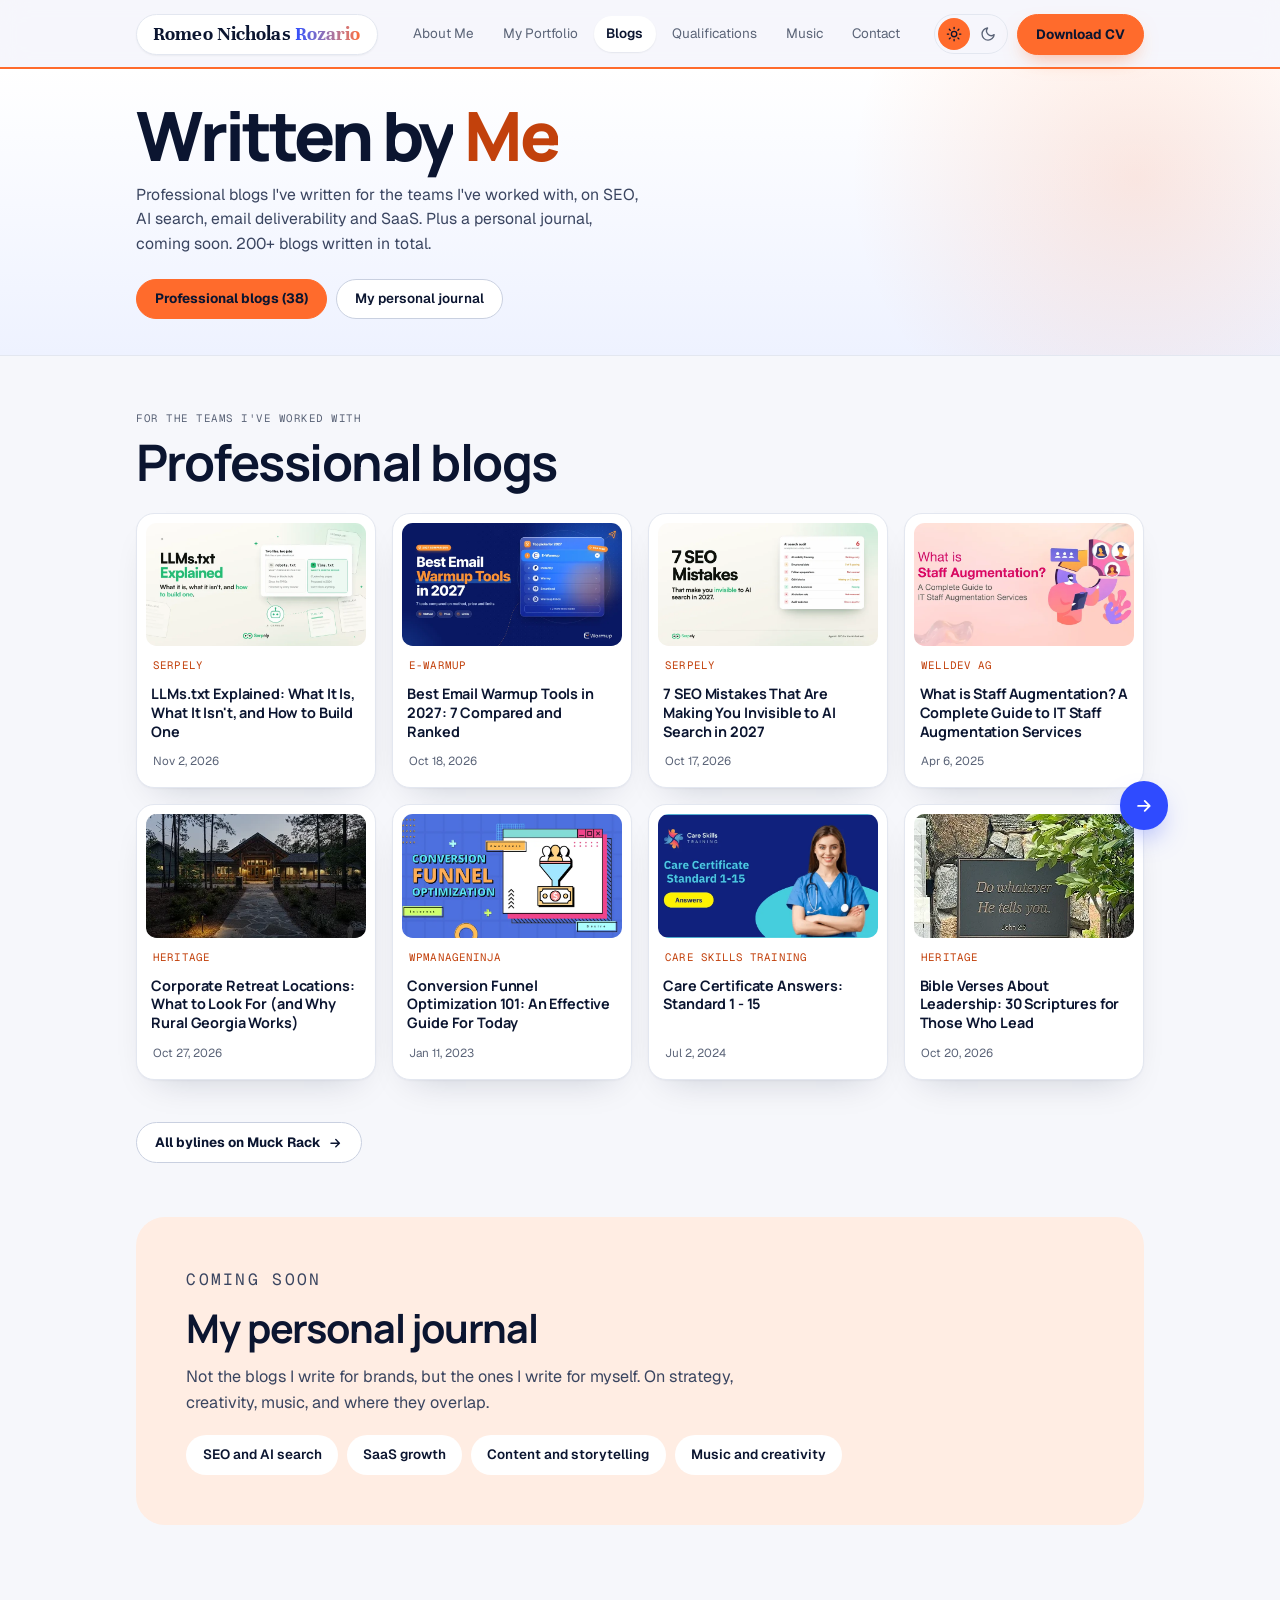
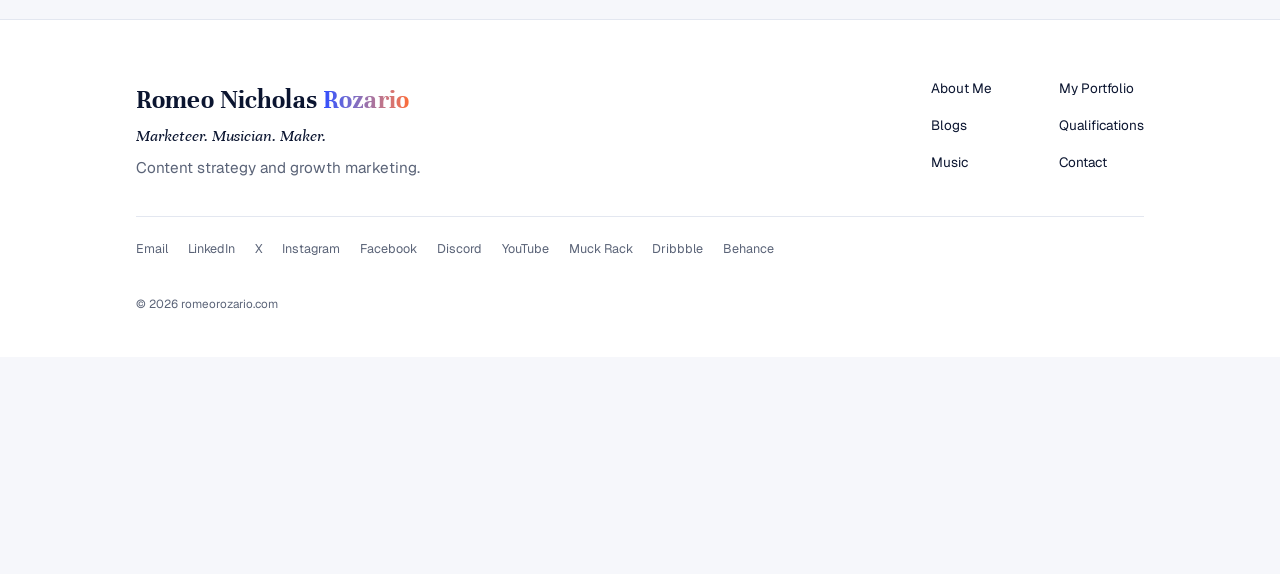
==== commit ac24331f: "Music booking CTA opens the DM menu; GA4 dm_click event - "Get in touch" in the orange booking box n" ====
--- a/blog.html
+++ b/blog.html
@@ -47,7 +47,7 @@
 <link rel="preconnect" href="https://fonts.googleapis.com">
 <link rel="preconnect" href="https://fonts.gstatic.com" crossorigin>
 <link rel="stylesheet" href="https://fonts.googleapis.com/css2?family=Manrope:wght@500;600;700;800&amp;family=Unna:ital,wght@0,700;1,400;1,700&amp;family=Geist:wght@400;500;600;700&amp;family=Geist+Mono:wght@400;500&amp;display=swap">
-<link rel="stylesheet" href="/css/site.css?v=20261118zb">
+<link rel="stylesheet" href="/css/site.css?v=20261118zc">
 <script type="application/ld+json">{"@context": "https://schema.org", "@type": "CollectionPage", "name": "Blogs by Romeo Nicholas Rozario", "url": "https://romeorozario.com/blog", "author": {"@id": "https://romeorozario.com/#person"}, "mainEntity": {"@type": "ItemList", "itemListElement": [{"@type": "ListItem", "position": 1, "url": "https://serpely.com/blog/llms-txt-explained", "name": "LLMs.txt Explained: What It Is, What It Isn't, and How to Build One"}, {"@type": "ListItem", "position": 2, "url": "https://e-warmup.com/blog/best-email-warmup-tool/", "name": "Best Email Warmup Tools in 2027: 7 Compared and Ranked"}, {"@type": "ListItem", "position": 3, "url": "https://serpely.com/blog/seo-mistakes-ai-search-visibility", "name": "7 SEO Mistakes That Are Making You Invisible to AI Search in 2027"}, {"@type": "ListItem", "position": 4, "url": "https://www.welldev.io/post/what-is-staff-augmentation-a-complete-guide-to-it-staff-augmentation-services", "name": "What is Staff Augmentation? A Complete Guide to IT Staff Augmentation Services"}, {"@type": "ListItem", "position": 5, "url": "https://www.heritagega.org/blog/corporate-retreat-locations", "name": "Corporate Retreat Locations: What to Look For (and Why Rural Georgia Works)"}, {"@type": "ListItem", "position": 6, "url": "https://wpmanageninja.com/ultimate-guide-to-conversion-funnel-optimization/", "name": "Conversion Funnel Optimization 101: An Effective Guide For Today"}, {"@type": "ListItem", "position": 7, "url": "https://careskillstraining.org/blog/care-certificate-answers/", "name": "Care Certificate Answers: Standard 1 - 15"}, {"@type": "ListItem", "position": 8, "url": "https://www.heritagega.org/blog/bible-verses-about-leadership", "name": "Bible Verses About Leadership: 30 Scriptures for Those Who Lead"}, {"@type": "ListItem", "position": 9, "url": "https://e-warmup.com/blog/spf-dkim-dmarc-full-email-authentication-guide/", "name": "SPF, DKIM & DMARC: The Complete Email Authentication Guide for 2026"}, {"@type": "ListItem", "position": 10, "url": "https://e-warmup.com/blog/what-is-email-warmup-the-complete-guide/", "name": "What Is Email Warmup? Complete Guide to Better Deliverability in 2026"}, {"@type": "ListItem", "position": 11, "url": "https://www.welldev.io/post/saas-vs-paas-vs-iaas-vs-faas", "name": "Navigating Cloud Services: SaaS vs PaaS vs IaaS vs FaaS"}, {"@type": "ListItem", "position": 12, "url": "https://serpely.com/blog/llm-seo-optimize-content-chatgpt-perplexity-google-ai", "name": "LLM SEO: How to Optimize Your Content for ChatGPT"}, {"@type": "ListItem", "position": 13, "url": "https://www.heritagega.org/blog/biblical-leadership", "name": "Biblical Leadership: What Scripture Teaches About Leading Well"}, {"@type": "ListItem", "position": 14, "url": "https://e-warmup.com/blog/why-emails-going-to-spam-fix-deliverability/", "name": "Why Emails Going to Spam? How to Fix Email Deliverability Fast in 2026"}, {"@type": "ListItem", "position": 15, "url": "https://e-warmup.com/blog/cold-email-deliverability-how-to-scale-outreach/", "name": "Cold Email Deliverability: How to Scale Outreach Without Landing in Spam in 2026"}, {"@type": "ListItem", "position": 16, "url": "https://www.jpklandscaping.com/covered-patio-ideas/", "name": "Covered Patio Ideas: Pergolas, Pavilions & Roof Options"}, {"@type": "ListItem", "position": 17, "url": "https://e-warmup.com/blog/what-is-spf-record-how-it-protect-your-domain/", "name": "What Is SPF Record and How Does It Protect Your Sending Domain?"}, {"@type": "ListItem", "position": 18, "url": "https://serpely.com/blog/how-to-track-brand-mentions-chatgpt-perplexity-gemini", "name": "How to Track Your Brand Mentions in ChatGPT and Perplexity"}, {"@type": "ListItem", "position": 19, "url": "https://e-warmup.com/blog/inbox-placement-test-metric-decides-open-rate/", "name": "Inbox Placement Test: The Metric That Decides Your Open Rate (2026 Guide)"}, {"@type": "ListItem", "position": 20, "url": "https://e-warmup.com/blog/google-postmaster-tools-v2-after-v1-retired/", "name": "Google Postmaster Tools V2: After V1 Retired"}, {"@type": "ListItem", "position": 21, "url": "https://www.heritagega.org/blog/prayer-for-leaders", "name": "Prayer for Leaders: Catholic Prayers for Those Who Guide Others"}, {"@type": "ListItem", "position": 22, "url": "https://e-warmup.com/blog/dmarc-policy-not-enabled-and-how-to-fix-it/", "name": "DMARC Policy Not Enabled: Why This Quietly Kills Deliverability and How to Fix It in 2026"}, {"@type": "ListItem", "position": 23, "url": "https://serpely.com/blog/ai-citation-monitor-guide-how-to-track-your-brand", "name": "AI Citation Monitor: How to Track Your Brand Across AI"}, {"@type": "ListItem", "position": 24, "url": "https://www.jpklandscaping.com/what-is-a-channel-drain/", "name": "What Is a Channel Drain (and When Do You Need One)?"}, {"@type": "ListItem", "position": 25, "url": "https://serpely.com/blog/seo-monthly-report-template", "name": "SEO Monthly Report: How to Build One That Tracks AI Visibility, Not Just Rankings"}, {"@type": "ListItem", "position": 26, "url": "https://e-warmup.com/blog/email-deliverability-updates-news-q4-2026/", "name": "Email Deliverability Updates News: 5 Key Q4 2026 Changes"}, {"@type": "ListItem", "position": 27, "url": "https://e-warmup.com/blog/ai-email-warmup-ai-read-emulation-ai-role-in-enhancing-email-deliverability/", "name": "AI Email Warmup: How AI Read Emulation Is Changing the Way Domains Build Trust in 2026"}, {"@type": "ListItem", "position": 28, "url": "https://e-warmup.com/blog/best-ai-for-avoiding-spam-filters-in-cold-email-outreach/", "name": "Best AI for Avoiding Spam Filters in Cold Email Outreach"}, {"@type": "ListItem", "position": 29, "url": "https://www.heritagega.org/blog/9-day-novena-to-st-joseph-for-employment", "name": "9-Day Novena to St. Joseph for Employment: Prayers for Finding Work"}, {"@type": "ListItem", "position": 30, "url": "https://e-warmup.com/blog/mailchimp-emails-going-to-spam-how-to-fix-it-with-seed-list-warmup/", "name": "Mailchimp Emails Going to Spam? Here's How to Fix It With Seed List Warmup"}, {"@type": "ListItem", "position": 31, "url": "https://muckrack.com/romeo-rozario/portfolio", "name": "How to Fix WordPress Update Failed Error: Easy Step-By-Step Guide"}, {"@type": "ListItem", "position": 32, "url": "https://www.jpklandscaping.com/black-chain-link-fence-guide/", "name": "Is Black Chain Link Fence Good? Pros, Cons, and Where It Works Best"}, {"@type": "ListItem", "position": 33, "url": "https://serpely.com/blog/ai-hallucination-monitoring-how-to-catch-ai-models-getting-your-brand-wrong", "name": "AI Hallucination Monitoring: How to Catch AI Models Getting Your Brand Wrong"}, {"@type": "ListItem", "position": 34, "url": "https://e-warmup.com/blog/email-warmup-for-agencies/", "name": "Email Warmup for Agencies: Manage Client Domain"}, {"@type": "ListItem", "position": 35, "url": "https://e-warmup.com/blog/seed-list-warmup-how-to-fix-email-deliverability/", "name": "Seed List Warmup: Fix Email Deliverability"}, {"@type": "ListItem", "position": 36, "url": "https://e-warmup.com/blog/seed-list-warmup-how-to-warm-up-without-smtp/", "name": "Seed List Warmup: How to Warm Up Email Deliverability Without SMTP"}, {"@type": "ListItem", "position": 37, "url": "https://www.heritagega.org/blog/prayer-to-st-joseph-the-worker", "name": "Prayer to St. Joseph the Worker: Catholic Prayers for Work"}, {"@type": "ListItem", "position": 38, "url": "https://www.jpklandscaping.com/best-time-to-trim-trees-cincinnati/", "name": "When Is the Best Time to Trim Trees in Cincinnati?"}]}}</script>
 <script type="application/ld+json">{"@context": "https://schema.org", "@type": "Person", "@id": "https://romeorozario.com/#person", "name": "Romeo Nicholas Rozario", "alternateName": ["Romeo Rozario", "Romeo N. Rozario"], "url": "https://romeorozario.com/", "image": "https://romeorozario.com/images/site/hero-portrait.webp", "jobTitle": ["Digital Marketing Specialist", "Marketing Project Coordinator", "Content and Social Media Manager"], "description": "Romeo Nicholas Rozario (Romeo Rozario) is a digital marketing specialist with 5+ years in content marketing, SEO, GEO, AEO, paid media, social and email for SaaS and D2C brands, and a guitarist in DOPAMINE, Buffering and Eden's Garden.", "sameAs": ["https://www.linkedin.com/in/romeo-rozario/", "https://x.com/allaboutromeo", "https://www.instagram.com/romeonicholasrozario", "https://www.facebook.com/romeonicholasrozario", "https://discord.com/users/473758414372077578", "https://www.youtube.com/@RomeoRozario", "https://muckrack.com/romeo-rozario/portfolio", "https://dribbble.com/romeonicholasrozario", "https://www.behance.net/romeonicholasrozario"], "knowsAbout": ["Digital Marketing", "Content Marketing", "Content Strategy", "SEO", "GEO", "AEO", "SaaS Marketing", "Paid Media", "Email Marketing", "Social Media Marketing", "UI/UX Copywriting", "Guitar", "Music Production"]}</script>
 <script type="application/ld+json">{"@context": "https://schema.org", "@type": "BreadcrumbList", "itemListElement": [{"@type": "ListItem", "position": 1, "name": "Home", "item": "https://romeorozario.com/"}, {"@type": "ListItem", "position": 2, "name": "Blogs", "item": "https://romeorozario.com/blog"}]}</script>
@@ -144,6 +144,6 @@
 <p class="copyright">© <span data-year>2026</span> romeorozario.com</p>
 </div>
 </footer>
-<script src="/js/site.js?v=20261118zb" defer></script>
+<script src="/js/site.js?v=20261118zc" defer></script>
 </body>
 </html>
--- a/css/site.css
+++ b/css/site.css
@@ -623,13 +623,11 @@
 .tint-peach { background: var(--peach); }
 .sub-h { font-family: var(--display); font-size: 20px; font-weight: 700; }
 
+.cta-wrap { position: relative; z-index: 2; }
+/* glow drawn as a background (not a clipped ::after), so a DM menu can float past the band's edge */
 .cta-band {
-  border-radius: 36px; background: var(--orange); color: var(--ink); padding: 56px; display: flex; flex-wrap: wrap; align-items: center; justify-content: space-between; gap: 24px;
-  position: relative; overflow: hidden;
-}
-.cta-band::after {
-  content: ""; position: absolute; right: -120px; top: -160px; width: 420px; height: 420px; border-radius: 50%;
-  background: radial-gradient(circle, rgba(255, 255, 255, 0.35), transparent 70%); pointer-events: none;
+  border-radius: 36px; background: radial-gradient(circle 210px at calc(100% - 90px) 50px, rgba(255, 255, 255, 0.35), transparent 70%), var(--orange); color: var(--ink); padding: 56px; display: flex; flex-wrap: wrap; align-items: center; justify-content: space-between; gap: 24px;
+  position: relative;
 }
 .cta-band > div { position: relative; z-index: 1; display: flex; flex-direction: column; gap: 8px; max-width: 640px; }
 .cta-band .h2 { color: var(--ink); font-size: clamp(34px, 4.4vw, 52px); }
@@ -876,7 +874,7 @@
 .dm-menu > summary svg { transition: transform 0.35s var(--ease); }
 .dm-menu[open] > summary svg { transform: rotate(90deg); }
 .dm-pop { position: absolute; left: 0; top: calc(100% + 10px); z-index: 30; min-width: 270px; padding: 8px; display: flex; flex-direction: column; gap: 2px; border-radius: 18px; background: var(--surf); border: 1px solid var(--line); box-shadow: 0 22px 48px -18px rgba(10, 16, 40, 0.38); animation: dm-in 0.26s var(--ease) both; }
-.dm-title { font-family: var(--mono); font-size: 11.5px; letter-spacing: 0.12em; text-transform: uppercase; color: var(--muted); padding: 8px 10px 6px; }
+.dm-pop .dm-title { font-family: var(--mono); font-size: 11.5px; letter-spacing: 0.12em; text-transform: uppercase; color: var(--muted); padding: 8px 10px 6px; }
 .dm-pop a { display: flex; align-items: center; gap: 12px; padding: 10px; border-radius: 12px; color: var(--text); text-decoration: none; transition: background-color 0.25s ease; }
 .dm-pop a:hover, .dm-pop a:focus-visible { background: color-mix(in oklab, var(--orange) 12%, transparent); }
 .dm-pop .ci { flex: 0 0 36px; width: 36px; height: 36px; border-radius: 10px; display: grid; place-items: center; background: var(--b); color: var(--f); }
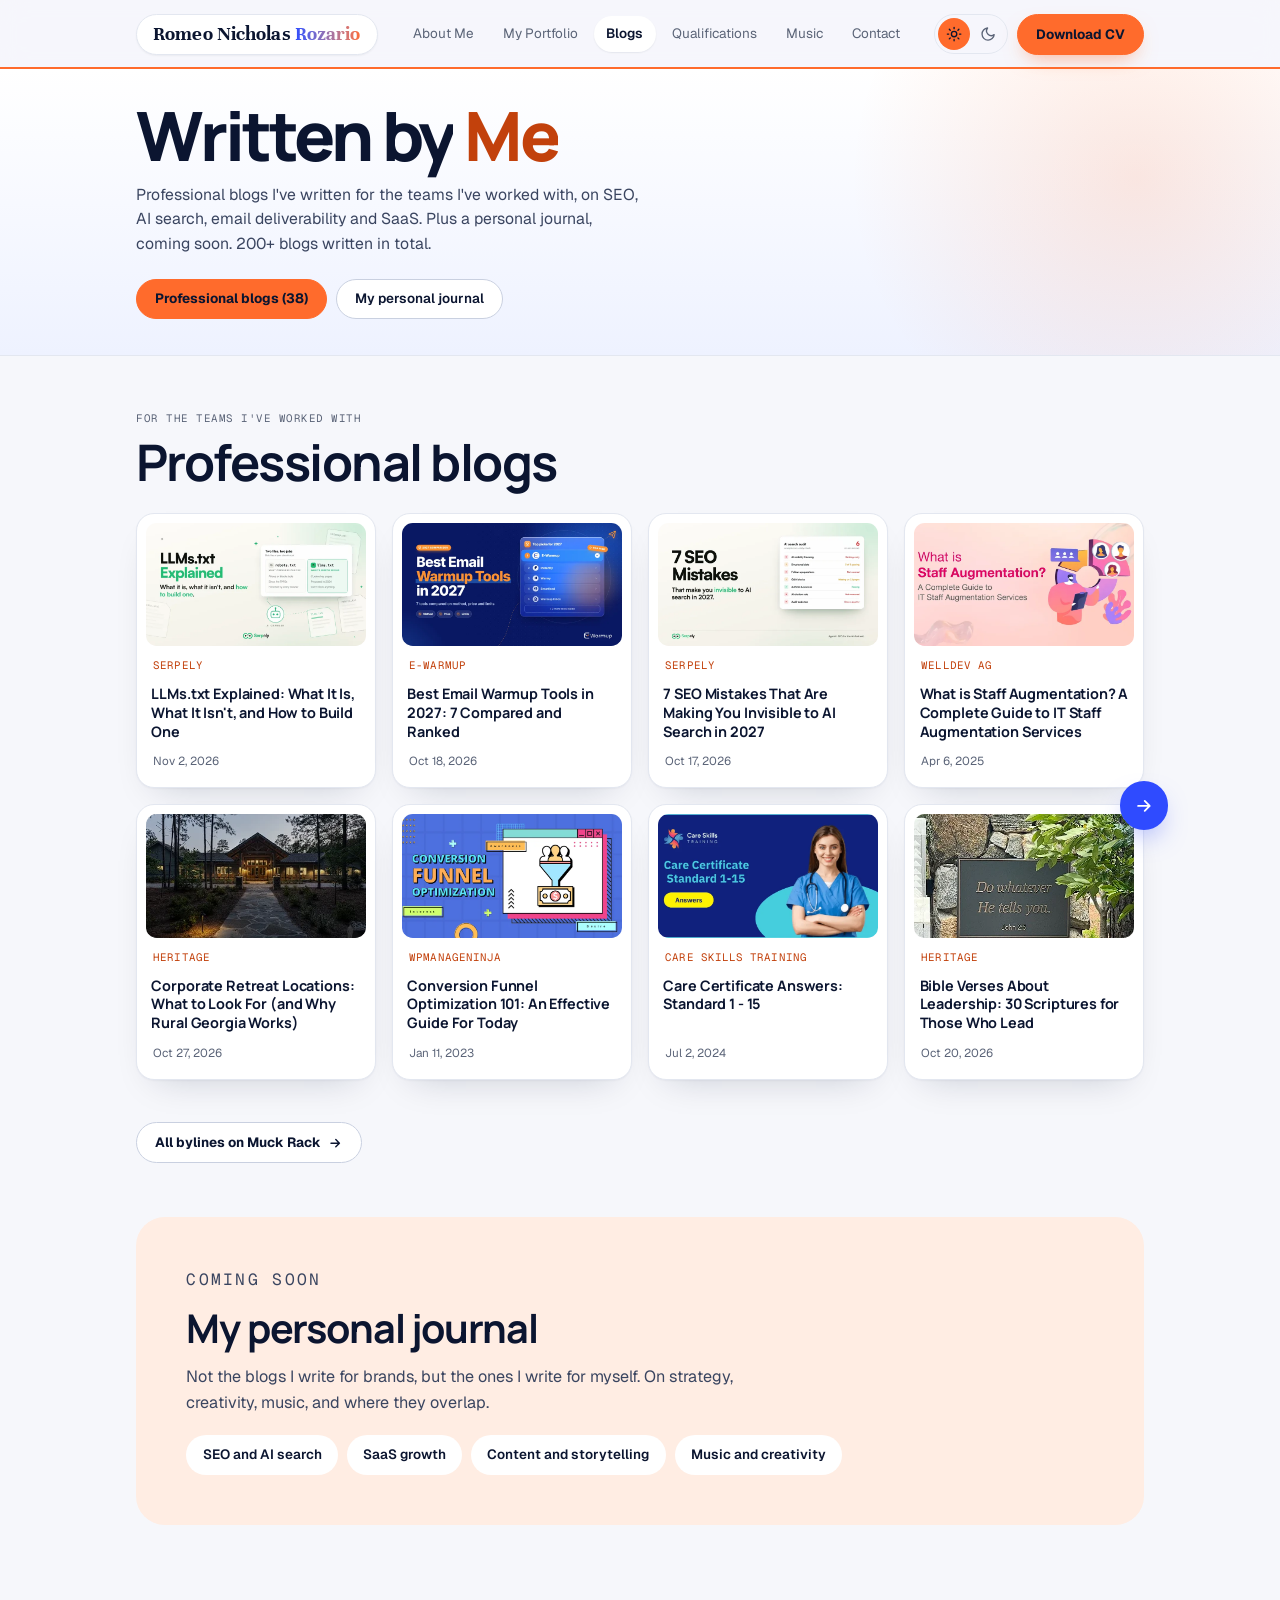
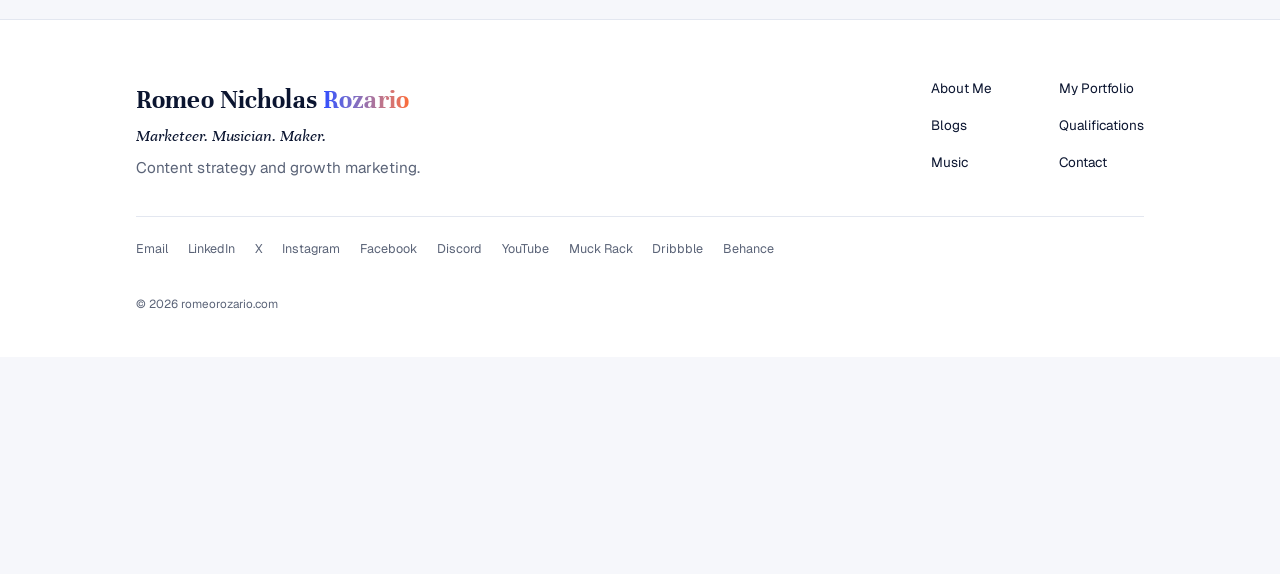
==== commit cf6ba23b: "Get in touch: professional menu (Email, LinkedIn, X) on Home, Portfolio, Qualifications - Every "Get" ====
--- a/blog.html
+++ b/blog.html
@@ -47,7 +47,7 @@
 <link rel="preconnect" href="https://fonts.googleapis.com">
 <link rel="preconnect" href="https://fonts.gstatic.com" crossorigin>
 <link rel="stylesheet" href="https://fonts.googleapis.com/css2?family=Manrope:wght@500;600;700;800&amp;family=Unna:ital,wght@0,700;1,400;1,700&amp;family=Geist:wght@400;500;600;700&amp;family=Geist+Mono:wght@400;500&amp;display=swap">
-<link rel="stylesheet" href="/css/site.css?v=20261118zc">
+<link rel="stylesheet" href="/css/site.css?v=20261118zd">
 <script type="application/ld+json">{"@context": "https://schema.org", "@type": "CollectionPage", "name": "Blogs by Romeo Nicholas Rozario", "url": "https://romeorozario.com/blog", "author": {"@id": "https://romeorozario.com/#person"}, "mainEntity": {"@type": "ItemList", "itemListElement": [{"@type": "ListItem", "position": 1, "url": "https://serpely.com/blog/llms-txt-explained", "name": "LLMs.txt Explained: What It Is, What It Isn't, and How to Build One"}, {"@type": "ListItem", "position": 2, "url": "https://e-warmup.com/blog/best-email-warmup-tool/", "name": "Best Email Warmup Tools in 2027: 7 Compared and Ranked"}, {"@type": "ListItem", "position": 3, "url": "https://serpely.com/blog/seo-mistakes-ai-search-visibility", "name": "7 SEO Mistakes That Are Making You Invisible to AI Search in 2027"}, {"@type": "ListItem", "position": 4, "url": "https://www.welldev.io/post/what-is-staff-augmentation-a-complete-guide-to-it-staff-augmentation-services", "name": "What is Staff Augmentation? A Complete Guide to IT Staff Augmentation Services"}, {"@type": "ListItem", "position": 5, "url": "https://www.heritagega.org/blog/corporate-retreat-locations", "name": "Corporate Retreat Locations: What to Look For (and Why Rural Georgia Works)"}, {"@type": "ListItem", "position": 6, "url": "https://wpmanageninja.com/ultimate-guide-to-conversion-funnel-optimization/", "name": "Conversion Funnel Optimization 101: An Effective Guide For Today"}, {"@type": "ListItem", "position": 7, "url": "https://careskillstraining.org/blog/care-certificate-answers/", "name": "Care Certificate Answers: Standard 1 - 15"}, {"@type": "ListItem", "position": 8, "url": "https://www.heritagega.org/blog/bible-verses-about-leadership", "name": "Bible Verses About Leadership: 30 Scriptures for Those Who Lead"}, {"@type": "ListItem", "position": 9, "url": "https://e-warmup.com/blog/spf-dkim-dmarc-full-email-authentication-guide/", "name": "SPF, DKIM & DMARC: The Complete Email Authentication Guide for 2026"}, {"@type": "ListItem", "position": 10, "url": "https://e-warmup.com/blog/what-is-email-warmup-the-complete-guide/", "name": "What Is Email Warmup? Complete Guide to Better Deliverability in 2026"}, {"@type": "ListItem", "position": 11, "url": "https://www.welldev.io/post/saas-vs-paas-vs-iaas-vs-faas", "name": "Navigating Cloud Services: SaaS vs PaaS vs IaaS vs FaaS"}, {"@type": "ListItem", "position": 12, "url": "https://serpely.com/blog/llm-seo-optimize-content-chatgpt-perplexity-google-ai", "name": "LLM SEO: How to Optimize Your Content for ChatGPT"}, {"@type": "ListItem", "position": 13, "url": "https://www.heritagega.org/blog/biblical-leadership", "name": "Biblical Leadership: What Scripture Teaches About Leading Well"}, {"@type": "ListItem", "position": 14, "url": "https://e-warmup.com/blog/why-emails-going-to-spam-fix-deliverability/", "name": "Why Emails Going to Spam? How to Fix Email Deliverability Fast in 2026"}, {"@type": "ListItem", "position": 15, "url": "https://e-warmup.com/blog/cold-email-deliverability-how-to-scale-outreach/", "name": "Cold Email Deliverability: How to Scale Outreach Without Landing in Spam in 2026"}, {"@type": "ListItem", "position": 16, "url": "https://www.jpklandscaping.com/covered-patio-ideas/", "name": "Covered Patio Ideas: Pergolas, Pavilions & Roof Options"}, {"@type": "ListItem", "position": 17, "url": "https://e-warmup.com/blog/what-is-spf-record-how-it-protect-your-domain/", "name": "What Is SPF Record and How Does It Protect Your Sending Domain?"}, {"@type": "ListItem", "position": 18, "url": "https://serpely.com/blog/how-to-track-brand-mentions-chatgpt-perplexity-gemini", "name": "How to Track Your Brand Mentions in ChatGPT and Perplexity"}, {"@type": "ListItem", "position": 19, "url": "https://e-warmup.com/blog/inbox-placement-test-metric-decides-open-rate/", "name": "Inbox Placement Test: The Metric That Decides Your Open Rate (2026 Guide)"}, {"@type": "ListItem", "position": 20, "url": "https://e-warmup.com/blog/google-postmaster-tools-v2-after-v1-retired/", "name": "Google Postmaster Tools V2: After V1 Retired"}, {"@type": "ListItem", "position": 21, "url": "https://www.heritagega.org/blog/prayer-for-leaders", "name": "Prayer for Leaders: Catholic Prayers for Those Who Guide Others"}, {"@type": "ListItem", "position": 22, "url": "https://e-warmup.com/blog/dmarc-policy-not-enabled-and-how-to-fix-it/", "name": "DMARC Policy Not Enabled: Why This Quietly Kills Deliverability and How to Fix It in 2026"}, {"@type": "ListItem", "position": 23, "url": "https://serpely.com/blog/ai-citation-monitor-guide-how-to-track-your-brand", "name": "AI Citation Monitor: How to Track Your Brand Across AI"}, {"@type": "ListItem", "position": 24, "url": "https://www.jpklandscaping.com/what-is-a-channel-drain/", "name": "What Is a Channel Drain (and When Do You Need One)?"}, {"@type": "ListItem", "position": 25, "url": "https://serpely.com/blog/seo-monthly-report-template", "name": "SEO Monthly Report: How to Build One That Tracks AI Visibility, Not Just Rankings"}, {"@type": "ListItem", "position": 26, "url": "https://e-warmup.com/blog/email-deliverability-updates-news-q4-2026/", "name": "Email Deliverability Updates News: 5 Key Q4 2026 Changes"}, {"@type": "ListItem", "position": 27, "url": "https://e-warmup.com/blog/ai-email-warmup-ai-read-emulation-ai-role-in-enhancing-email-deliverability/", "name": "AI Email Warmup: How AI Read Emulation Is Changing the Way Domains Build Trust in 2026"}, {"@type": "ListItem", "position": 28, "url": "https://e-warmup.com/blog/best-ai-for-avoiding-spam-filters-in-cold-email-outreach/", "name": "Best AI for Avoiding Spam Filters in Cold Email Outreach"}, {"@type": "ListItem", "position": 29, "url": "https://www.heritagega.org/blog/9-day-novena-to-st-joseph-for-employment", "name": "9-Day Novena to St. Joseph for Employment: Prayers for Finding Work"}, {"@type": "ListItem", "position": 30, "url": "https://e-warmup.com/blog/mailchimp-emails-going-to-spam-how-to-fix-it-with-seed-list-warmup/", "name": "Mailchimp Emails Going to Spam? Here's How to Fix It With Seed List Warmup"}, {"@type": "ListItem", "position": 31, "url": "https://muckrack.com/romeo-rozario/portfolio", "name": "How to Fix WordPress Update Failed Error: Easy Step-By-Step Guide"}, {"@type": "ListItem", "position": 32, "url": "https://www.jpklandscaping.com/black-chain-link-fence-guide/", "name": "Is Black Chain Link Fence Good? Pros, Cons, and Where It Works Best"}, {"@type": "ListItem", "position": 33, "url": "https://serpely.com/blog/ai-hallucination-monitoring-how-to-catch-ai-models-getting-your-brand-wrong", "name": "AI Hallucination Monitoring: How to Catch AI Models Getting Your Brand Wrong"}, {"@type": "ListItem", "position": 34, "url": "https://e-warmup.com/blog/email-warmup-for-agencies/", "name": "Email Warmup for Agencies: Manage Client Domain"}, {"@type": "ListItem", "position": 35, "url": "https://e-warmup.com/blog/seed-list-warmup-how-to-fix-email-deliverability/", "name": "Seed List Warmup: Fix Email Deliverability"}, {"@type": "ListItem", "position": 36, "url": "https://e-warmup.com/blog/seed-list-warmup-how-to-warm-up-without-smtp/", "name": "Seed List Warmup: How to Warm Up Email Deliverability Without SMTP"}, {"@type": "ListItem", "position": 37, "url": "https://www.heritagega.org/blog/prayer-to-st-joseph-the-worker", "name": "Prayer to St. Joseph the Worker: Catholic Prayers for Work"}, {"@type": "ListItem", "position": 38, "url": "https://www.jpklandscaping.com/best-time-to-trim-trees-cincinnati/", "name": "When Is the Best Time to Trim Trees in Cincinnati?"}]}}</script>
 <script type="application/ld+json">{"@context": "https://schema.org", "@type": "Person", "@id": "https://romeorozario.com/#person", "name": "Romeo Nicholas Rozario", "alternateName": ["Romeo Rozario", "Romeo N. Rozario"], "url": "https://romeorozario.com/", "image": "https://romeorozario.com/images/site/hero-portrait.webp", "jobTitle": ["Digital Marketing Specialist", "Marketing Project Coordinator", "Content and Social Media Manager"], "description": "Romeo Nicholas Rozario (Romeo Rozario) is a digital marketing specialist with 5+ years in content marketing, SEO, GEO, AEO, paid media, social and email for SaaS and D2C brands, and a guitarist in DOPAMINE, Buffering and Eden's Garden.", "sameAs": ["https://www.linkedin.com/in/romeo-rozario/", "https://x.com/allaboutromeo", "https://www.instagram.com/romeonicholasrozario", "https://www.facebook.com/romeonicholasrozario", "https://discord.com/users/473758414372077578", "https://www.youtube.com/@RomeoRozario", "https://muckrack.com/romeo-rozario/portfolio", "https://dribbble.com/romeonicholasrozario", "https://www.behance.net/romeonicholasrozario"], "knowsAbout": ["Digital Marketing", "Content Marketing", "Content Strategy", "SEO", "GEO", "AEO", "SaaS Marketing", "Paid Media", "Email Marketing", "Social Media Marketing", "UI/UX Copywriting", "Guitar", "Music Production"]}</script>
 <script type="application/ld+json">{"@context": "https://schema.org", "@type": "BreadcrumbList", "itemListElement": [{"@type": "ListItem", "position": 1, "name": "Home", "item": "https://romeorozario.com/"}, {"@type": "ListItem", "position": 2, "name": "Blogs", "item": "https://romeorozario.com/blog"}]}</script>
@@ -144,6 +144,6 @@
 <p class="copyright">© <span data-year>2026</span> romeorozario.com</p>
 </div>
 </footer>
-<script src="/js/site.js?v=20261118zc" defer></script>
+<script src="/js/site.js?v=20261118zd" defer></script>
 </body>
 </html>
--- a/css/site.css
+++ b/css/site.css
@@ -867,7 +867,7 @@
 .mhero h1 { font-size: clamp(50px, 7vw, 88px); line-height: 0.95; }
 
 /* Music hero: "Learn guitar with me" opens a small DM menu (details/summary, closes on outside click and Esc) */
-.mhero .hero-copy { position: relative; z-index: 3; }
+.hero .hero-copy { position: relative; z-index: 3; }
 .dm-menu { position: relative; }
 .dm-menu > summary { list-style: none; cursor: pointer; user-select: none; }
 .dm-menu > summary::-webkit-details-marker { display: none; }
@@ -879,6 +879,7 @@
 .dm-pop a:hover, .dm-pop a:focus-visible { background: color-mix(in oklab, var(--orange) 12%, transparent); }
 .dm-pop .ci { flex: 0 0 36px; width: 36px; height: 36px; border-radius: 10px; display: grid; place-items: center; background: var(--b); color: var(--f); }
 .dm-pop .ci svg { width: 18px; height: 18px; fill: currentColor; }
+[data-theme="dark"] .dm-pop .ci { box-shadow: 0 0 0 1px rgba(255, 255, 255, 0.14); }
 .dm-pop .ct { display: flex; flex-direction: column; gap: 1px; min-width: 0; }
 .dm-pop .ct b { font-size: 14.5px; font-weight: 600; }
 .dm-pop .ct span { font-size: 12.5px; color: var(--muted); }
